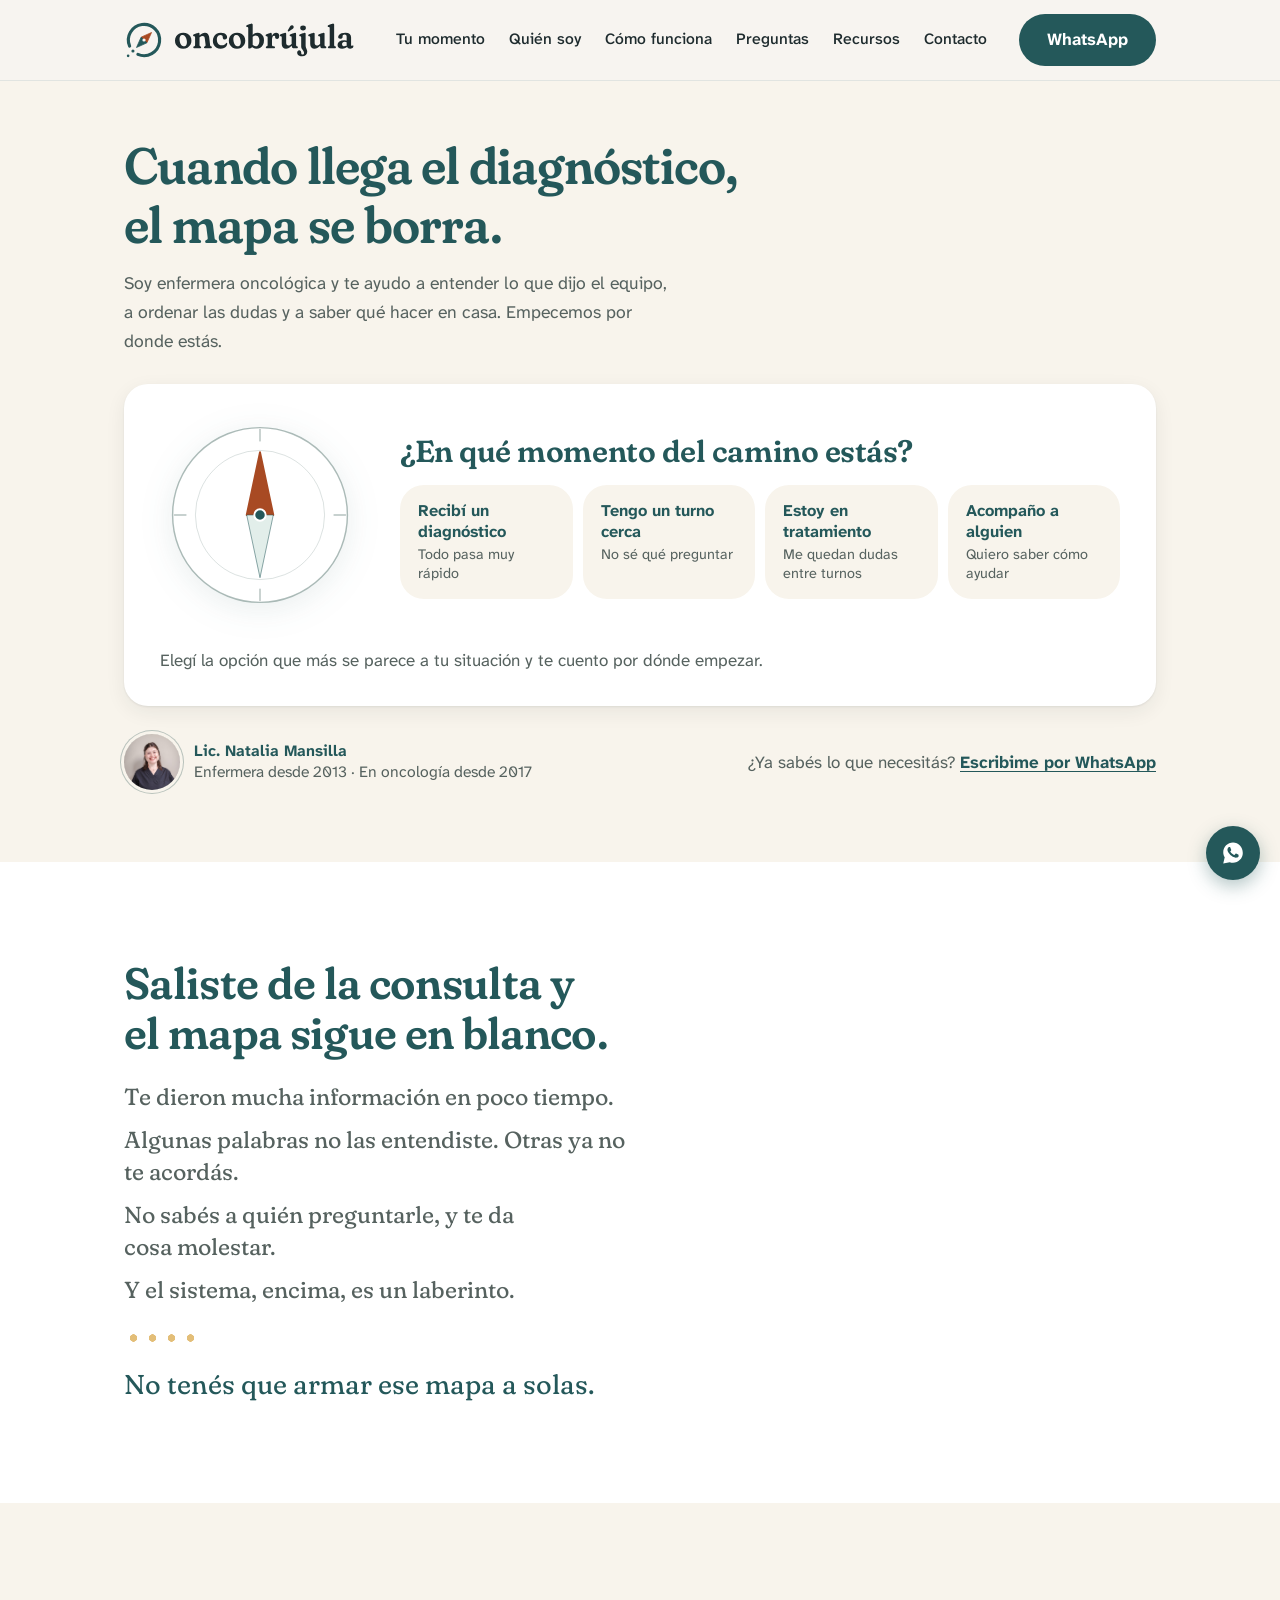
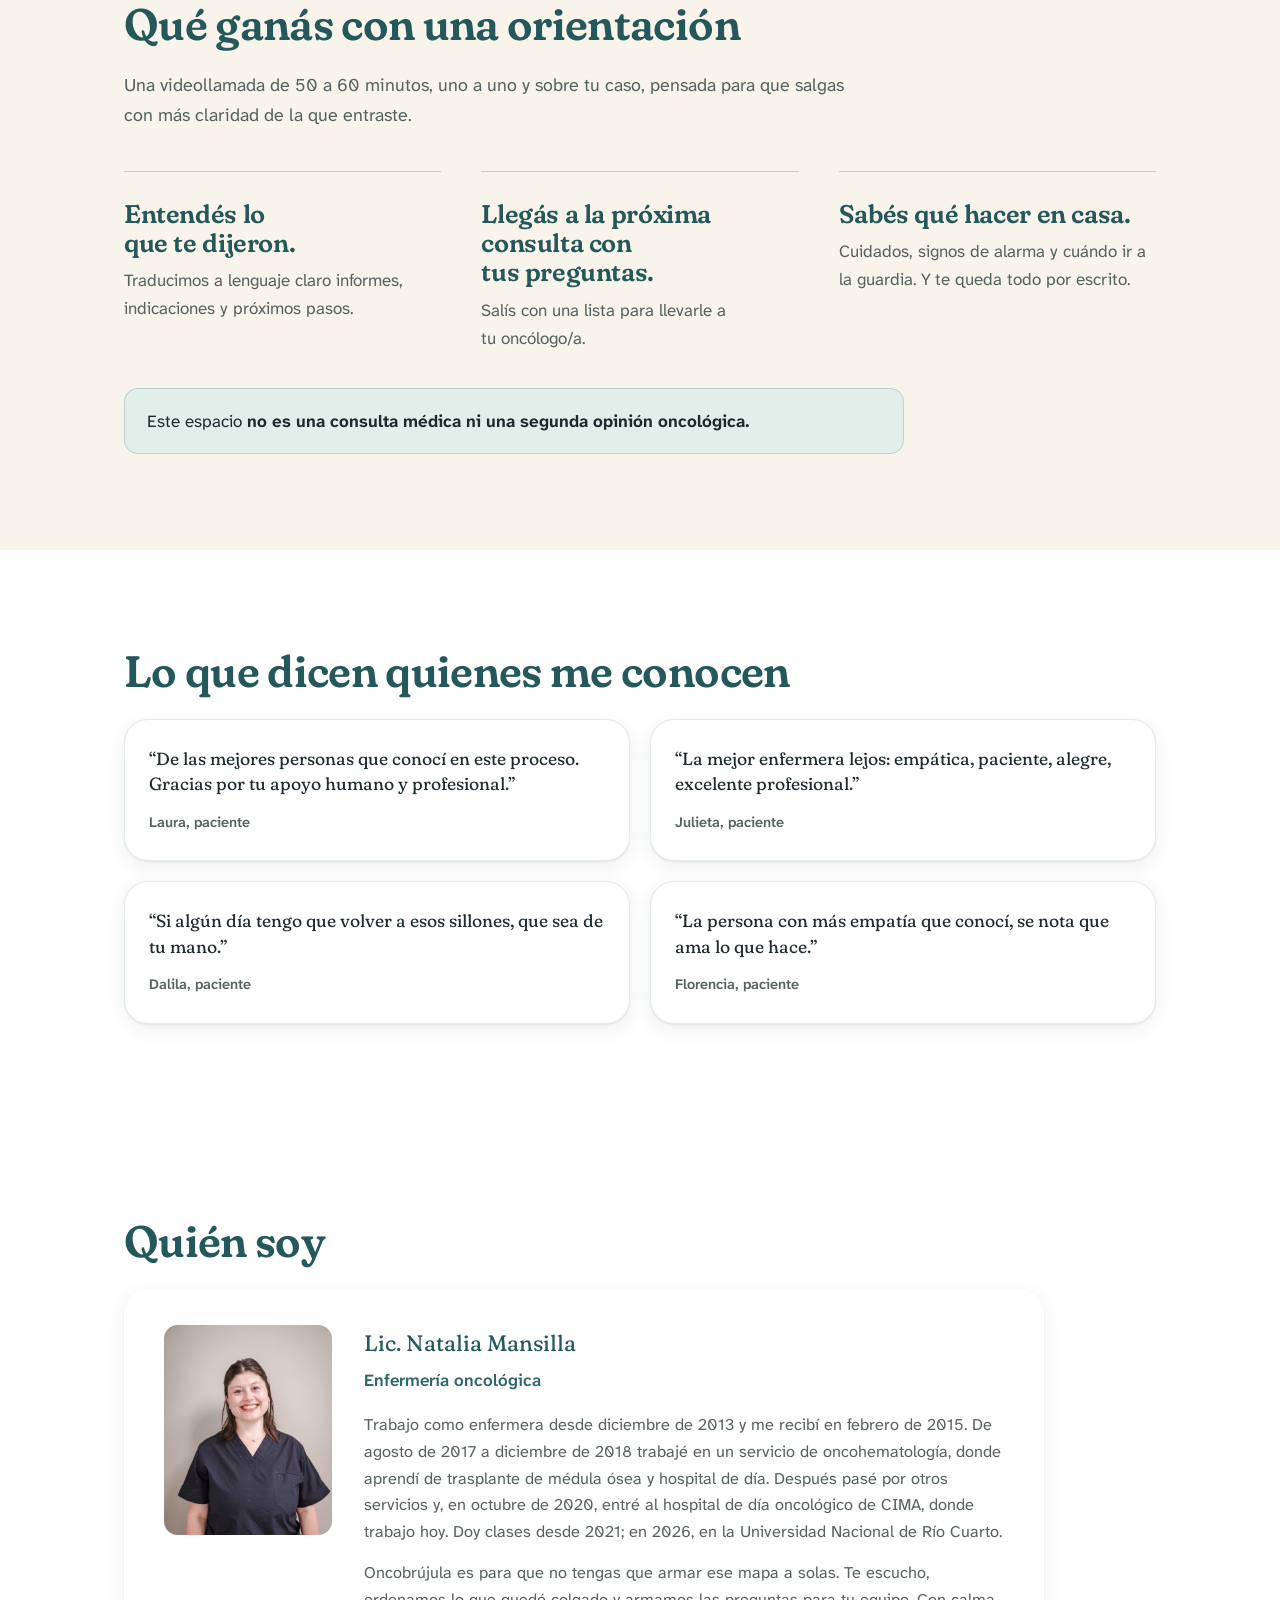
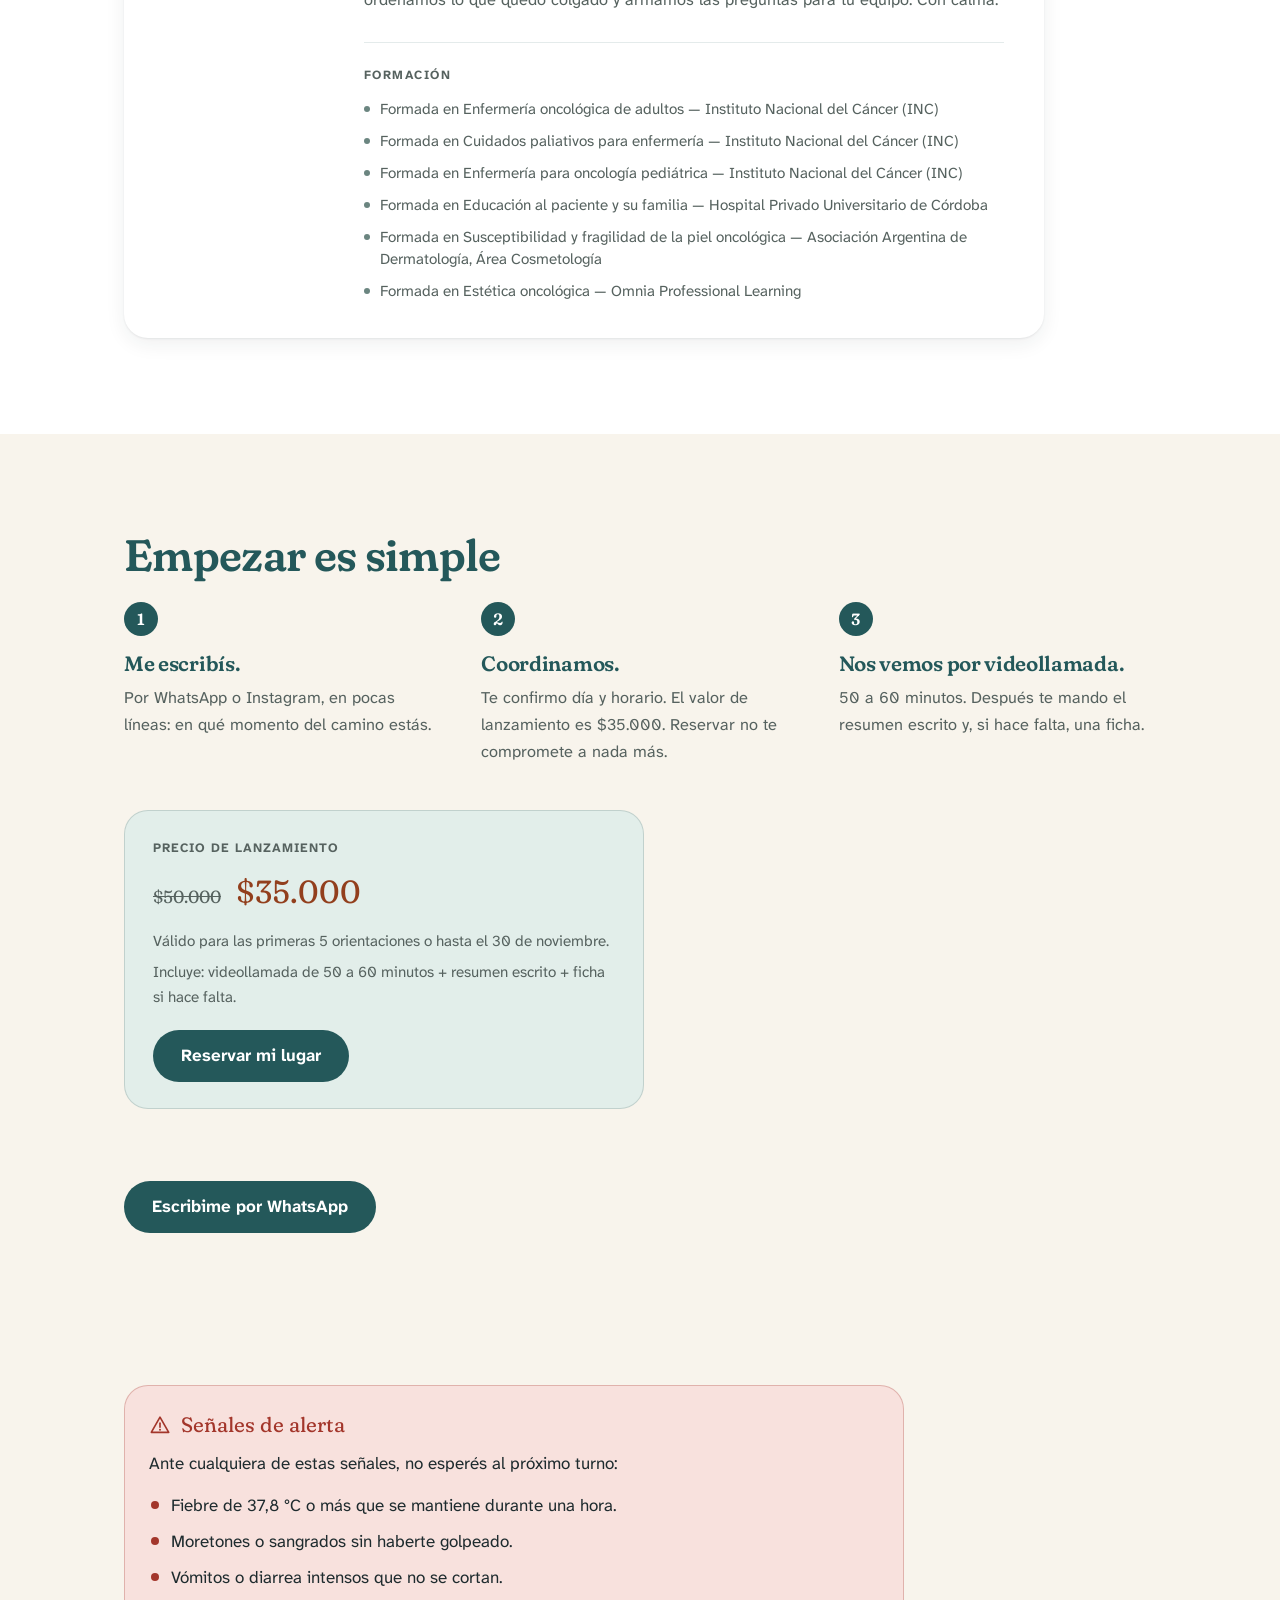
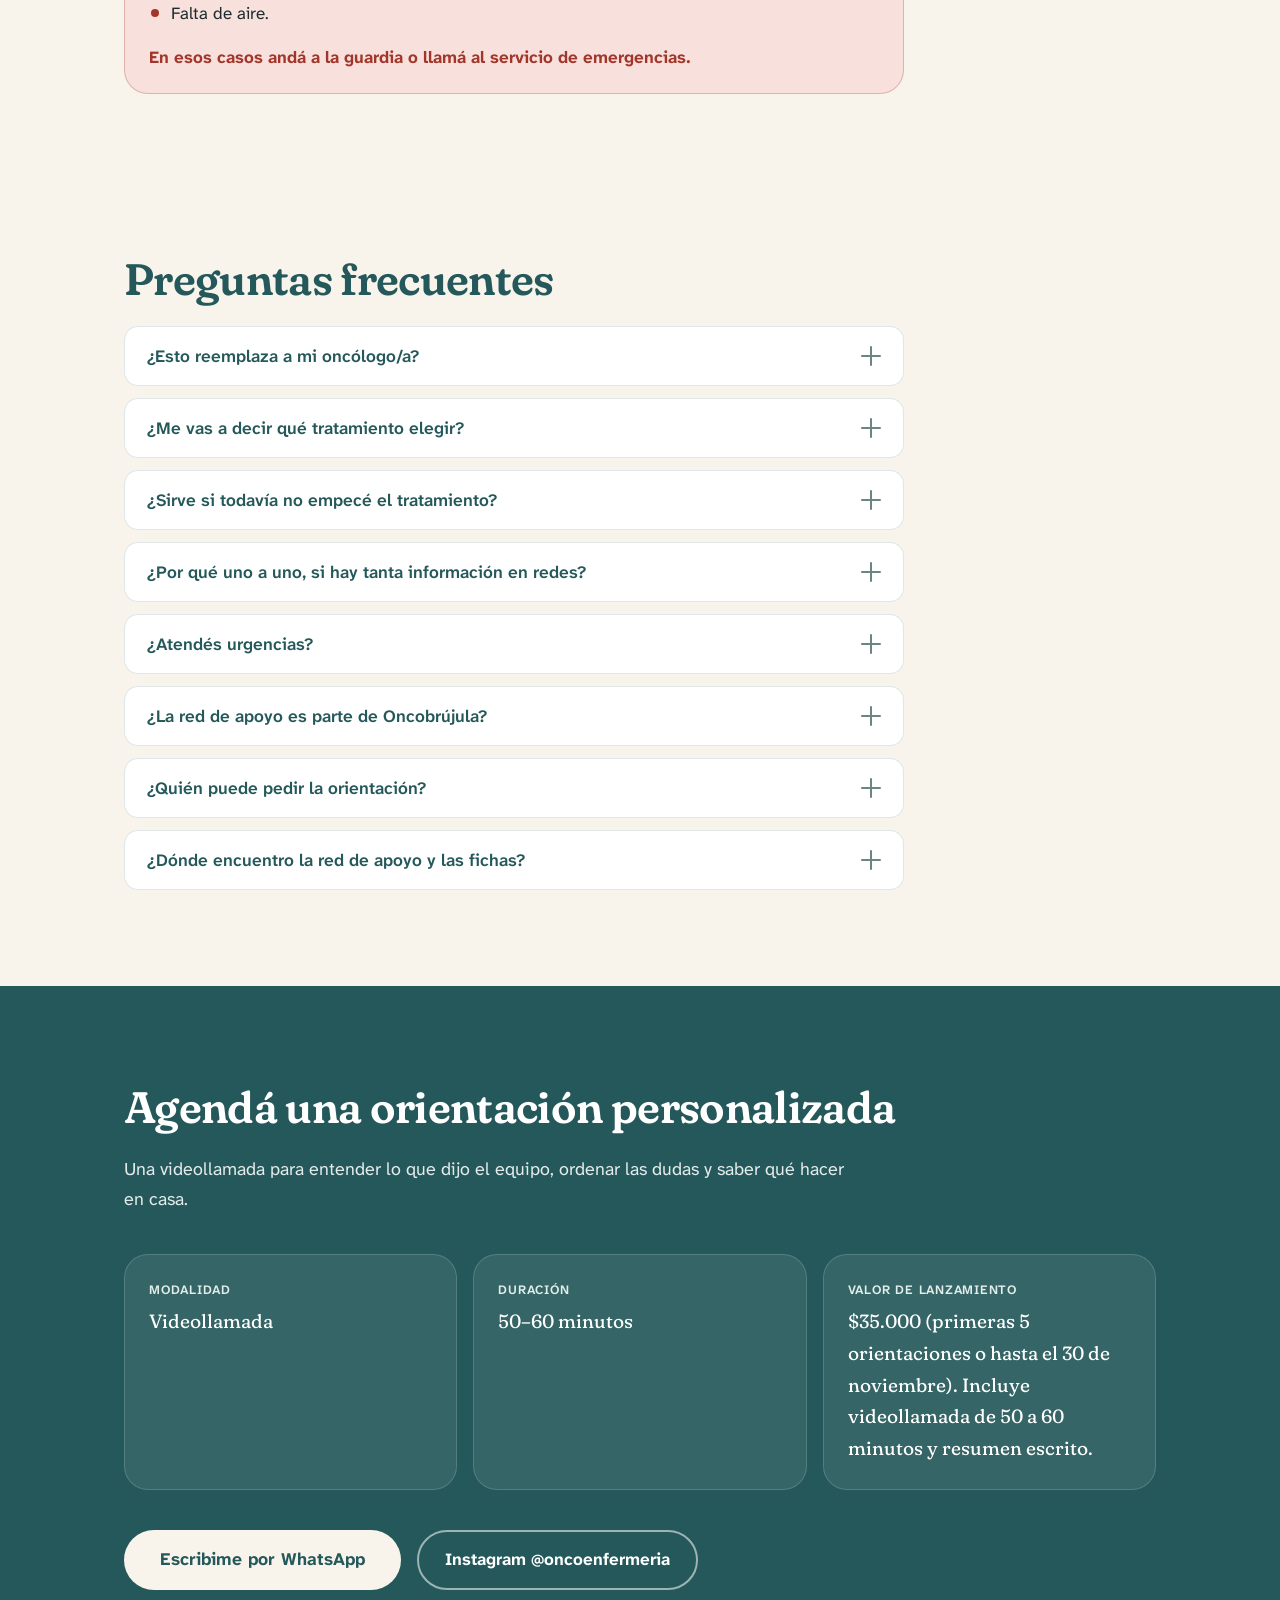
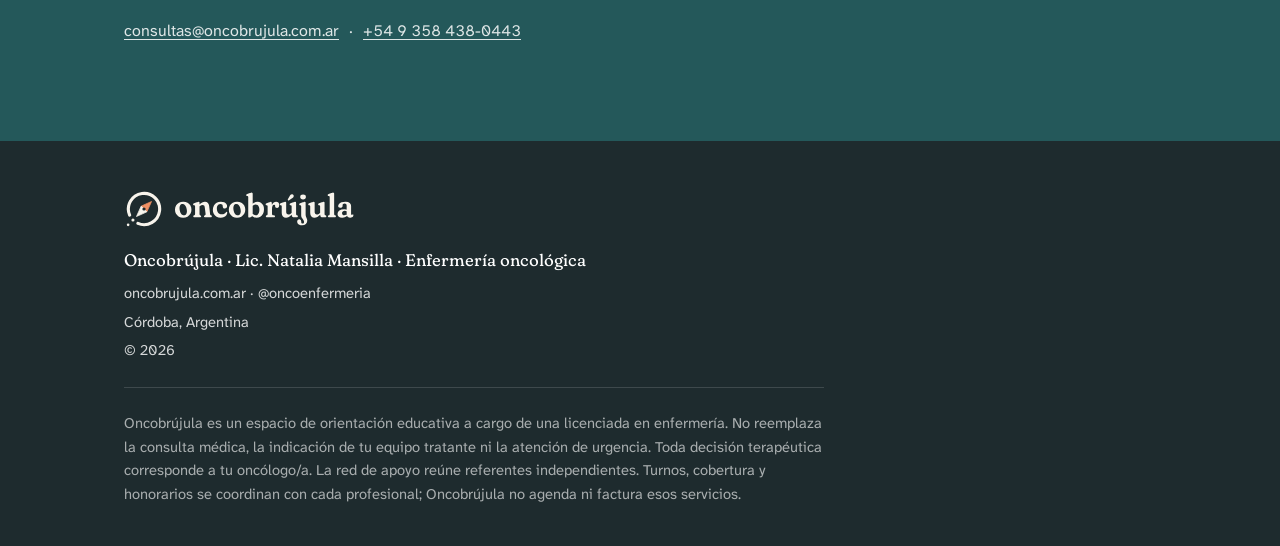
==== index.html @ a689d8df "Apunta og:url y og:image al dominio propio Las tres páginas (index, recursos, whatsapp) tenían og:ur" ====
<!DOCTYPE html>
<html lang="es-AR">
<head>
<meta charset="UTF-8">
<meta name="viewport" content="width=device-width, initial-scale=1.0">
<title>Oncobrújula | Orientación de enfermería oncológica</title>
<meta name="description" content="Orientación profesional para pacientes y familias. Videollamada para entender el plan de tratamiento. No reemplaza a tu equipo tratante.">

<!-- Vista previa al compartir (WhatsApp, Facebook, Instagram, LinkedIn) -->
<meta property="og:type" content="website">
<meta property="og:locale" content="es_AR">
<meta property="og:site_name" content="Oncobrújula">
<meta property="og:url" content="https://oncobrujula.com.ar/">
<meta property="og:title" content="Oncobrújula | Orientación de enfermería oncológica">
<meta property="og:description" content="Orientación para pacientes y familias en tratamiento oncológico. Videollamada con la Lic. Natalia Mansilla para entender el plan y ordenar las dudas.">
<meta property="og:image" content="https://oncobrujula.com.ar/img/og-oncobrujula.jpg">
<meta property="og:image:type" content="image/jpeg">
<meta property="og:image:width" content="1200">
<meta property="og:image:height" content="630">
<meta property="og:image:alt" content="Oncobrújula: Cuando llega el diagnóstico, el mapa se borra. Lic. Natalia Mansilla, enfermería oncológica.">
<meta name="twitter:card" content="summary_large_image">
<meta name="theme-color" content="#F8F4EC">
<link rel="stylesheet" href="style.css?v=20261110d">
<link rel="stylesheet" href="about.css?v=20261110">
<link rel="stylesheet" href="recursos.css?v=20261110">
<link rel="stylesheet" href="fichas.css?v=20261110">
<link rel="stylesheet" href="precio.css?v=20261110">
<link rel="stylesheet" href="testimonios.css?v=20261110">
<link rel="preload" href="fonts/atkinson-next.woff2" as="font" type="font/woff2" crossorigin>
<link rel="preload" href="fonts/fraunces.woff2" as="font" type="font/woff2" crossorigin>
<link rel="icon" type="image/svg+xml" href="img/oncobrujula-isotipo.svg">
<link rel="apple-touch-icon" href="img/apple-touch-icon.png">
</head>
<body>
<a class="skip-link" href="#contenido">Saltar al contenido</a>
<header class="site-header">
  <nav class="nav" aria-label="Navegación principal">
    <a href="#top" class="nav__brand"><img class="nav__logo" src="img/oncobrujula-logo-horizontal.svg" alt="Oncobrújula" width="208" height="36"></a>
    <button class="nav__toggle" id="navToggle" aria-expanded="false" aria-controls="navMenu"><span class="sr-only">Abrir menú</span><span class="nav__toggle-bar" aria-hidden="true"></span></button>
    <div class="nav__menu" id="navMenu">
      <ul class="nav__links">
        <li><a href="#para-quien">Tu momento</a></li>
        <li><a href="#quien-soy">Quién soy</a></li>
        <li><a href="#como-funciona">Cómo funciona</a></li>
        <li><a href="#faq">Preguntas</a></li>
        <li><a href="recursos.html">Recursos</a></li>
        <li><a href="#orientacion">Contacto</a></li>
      </ul>
      <a data-goatcounter-click="whatsapp-menu" class="btn btn--whatsapp nav__cta" href="https://wa.me/5493584380443?text=Hola%20Natalia%2C%20quiero%20reservar%20una%20orientaci%C3%B3n%20de%20Oncobr%C3%BAjula.%20Estoy%20en%20este%20momento%3A%20" target="_blank" rel="noopener">WhatsApp</a>
    </div>
  </nav>
</header>
<main id="contenido">
<section class="hero hero--tablero" id="top">
  <div class="container">
    <div class="hero__head">
      <h1 class="hero__title">Cuando llega el diagnóstico, el mapa se borra.</h1>
      <p class="hero__lead">Soy enfermera oncológica y te ayudo a entender lo que dijo el equipo, a ordenar las dudas y a saber qué hacer en casa. Empecemos por donde estás.</p>
    </div>
    <div class="tablero" id="para-quien">
      <div class="moment" data-moment-root>
        <div class="moment__dial" aria-hidden="true">
        <svg viewBox="0 0 200 200" width="200" height="200">
          <circle cx="100" cy="100" r="92" fill="var(--white)" stroke="#6B8580" stroke-opacity=".55" stroke-width="1.5"/>
          <circle cx="100" cy="100" r="68" fill="none" stroke="#6B8580" stroke-opacity=".25"/>
          <g stroke="#6B8580" stroke-opacity=".5" stroke-width="1.5" stroke-linecap="round">
            <line x1="100" y1="10" x2="100" y2="22"/><line x1="190" y1="100" x2="178" y2="100"/><line x1="100" y1="190" x2="100" y2="178"/><line x1="10" y1="100" x2="22" y2="100"/>
          </g>
          <g class="moment__needle"><path d="M100 34 L114 100 L86 100 Z" fill="#A84A23" stroke="#A84A23" stroke-width="2" stroke-linejoin="round"/><path d="M100 166 L114 100 L86 100 Z" fill="#E2EEEA" stroke="#24585A" stroke-opacity=".55" stroke-linejoin="round"/></g>
          <circle cx="100" cy="100" r="6" fill="#24585A" stroke="#fff" stroke-width="2"/>
        </svg>
      </div>
        <div class="moment__ask">
          <h2 class="moment__question">¿En qué momento del camino estás?</h2>
          <div class="moment__opts" role="group" aria-label="Tu momento">
        <button type="button" class="moment__opt" id="opt-diagnostico" data-moment="diagnostico" data-angle="0" aria-pressed="false" aria-controls="panel-diagnostico"><span class="moment__opt-title">Recibí un diagnóstico</span><span class="moment__opt-sub">Todo pasa muy rápido</span></button>
        <button type="button" class="moment__opt" id="opt-turno" data-moment="turno" data-angle="90" aria-pressed="false" aria-controls="panel-turno"><span class="moment__opt-title">Tengo un turno cerca</span><span class="moment__opt-sub">No sé qué preguntar</span></button>
        <button type="button" class="moment__opt" id="opt-tratamiento" data-moment="tratamiento" data-angle="180" aria-pressed="false" aria-controls="panel-tratamiento"><span class="moment__opt-title">Estoy en tratamiento</span><span class="moment__opt-sub">Me quedan dudas entre turnos</span></button>
        <button type="button" class="moment__opt" id="opt-familia" data-moment="familia" data-angle="270" aria-pressed="false" aria-controls="panel-familia"><span class="moment__opt-title">Acompaño a alguien</span><span class="moment__opt-sub">Quiero saber cómo ayudar</span></button>
        </div>
        </div>
        <div class="moment__out" aria-live="polite">
          <p class="moment__hint">Elegí la opción que más se parece a tu situación y te cuento por dónde empezar.</p>
        <div class="moment__panel" id="panel-diagnostico" role="region" aria-labelledby="opt-diagnostico" tabindex="-1" hidden>
          <div class="moment__guide">
            <p class="moment__chosen">Tu momento: <strong>Recibí un diagnóstico</strong></p>
            <p class="moment__echo">Recibiste un diagnóstico y saliste de la consulta con la cabeza llena.</p>
            <p class="moment__text">Es normal sentir que todo pasa muy rápido. El primer paso es ordenar: qué te dijeron, qué estudios faltan, cuál es el plan y quién es tu contacto en el centro.</p>
            <a class="moment__link" href="fichas/Oncobrujula_Ficha01_Preguntas_Oncologo.pdf" download data-goatcounter-click="recurso-desde-brujula-diagnostico">Mientras tanto: descargá la ficha de preguntas (PDF)</a>
          </div>
          <div class="offer">
            <p class="offer__label">Para este momento</p>
            <p class="offer__title">Una orientación para ordenar lo que te dijeron</p>
            <ul class="offer__list"><li>Entender tu diagnóstico y tu plan con palabras simples.</li><li>Ordenar estudios, tiempos y próximos pasos.</li><li>Armar las preguntas para tu oncólogo/a.</li></ul>
            <p class="offer__meta">Videollamada de 50 a 60 minutos · resumen escrito · valor de lanzamiento $35.000</p>
            <a class="btn btn--primary" href="https://wa.me/5493584380443?text=Hola%20Natalia%2C%20recib%C3%AD%20un%20diagn%C3%B3stico%20y%20quiero%20una%20orientaci%C3%B3n." target="_blank" rel="noopener" data-goatcounter-click="whatsapp-brujula-diagnostico">Quiero una orientación</a>
            <p class="offer__trust"><svg viewBox="0 0 20 20" width="18" height="18" aria-hidden="true"><path d="M10 2.5 3.5 5v4.6c0 4 2.8 6.9 6.5 7.9 3.7-1 6.5-3.9 6.5-7.9V5z" fill="none" stroke="currentColor" stroke-width="1.7" stroke-linejoin="round"/><path d="m7 10 2.1 2.1L13.2 8" fill="none" stroke="currentColor" stroke-width="1.7" stroke-linecap="round" stroke-linejoin="round"/></svg>Trabajo junto a tu equipo tratante, no lo reemplazo.</p>
          </div>
        </div>
        <div class="moment__panel" id="panel-turno" role="region" aria-labelledby="opt-turno" tabindex="-1" hidden>
          <div class="moment__guide">
            <p class="moment__chosen">Tu momento: <strong>Tengo un turno cerca</strong></p>
            <p class="moment__echo">Tenés un turno cerca y no sabés qué preguntar.</p>
            <p class="moment__text">Llegar con tus preguntas anotadas cambia la consulta: aprovechás mejor el tiempo y no te quedás con dudas al salir.</p>
            <a class="moment__link" href="fichas/Oncobrujula_Ficha01_Preguntas_Oncologo.pdf" download data-goatcounter-click="recurso-desde-brujula-turno">Mientras tanto: descargá la ficha de preguntas (PDF)</a>
          </div>
          <div class="offer">
            <p class="offer__label">Para este momento</p>
            <p class="offer__title">Una orientación para preparar tu consulta</p>
            <ul class="offer__list"><li>Armar tus preguntas según tu caso y tu tratamiento.</li><li>Saber qué llevar al turno: estudios, medicación, anotaciones.</li><li>Entender después lo que te respondieron.</li></ul>
            <p class="offer__meta">Videollamada de 50 a 60 minutos · resumen escrito · valor de lanzamiento $35.000</p>
            <a class="btn btn--primary" href="https://wa.me/5493584380443?text=Hola%20Natalia%2C%20tengo%20un%20turno%20cerca%20y%20quiero%20una%20orientaci%C3%B3n%20para%20prepararlo." target="_blank" rel="noopener" data-goatcounter-click="whatsapp-brujula-turno">Quiero una orientación</a>
            <p class="offer__trust"><svg viewBox="0 0 20 20" width="18" height="18" aria-hidden="true"><path d="M10 2.5 3.5 5v4.6c0 4 2.8 6.9 6.5 7.9 3.7-1 6.5-3.9 6.5-7.9V5z" fill="none" stroke="currentColor" stroke-width="1.7" stroke-linejoin="round"/><path d="m7 10 2.1 2.1L13.2 8" fill="none" stroke="currentColor" stroke-width="1.7" stroke-linecap="round" stroke-linejoin="round"/></svg>Trabajo junto a tu equipo tratante, no lo reemplazo.</p>
          </div>
        </div>
        <div class="moment__panel" id="panel-tratamiento" role="region" aria-labelledby="opt-tratamiento" tabindex="-1" hidden>
          <div class="moment__guide">
            <p class="moment__chosen">Tu momento: <strong>Estoy en tratamiento</strong></p>
            <p class="moment__echo">Estás en tratamiento y entre visitas quedan dudas sobre síntomas, medicación oral o cuidados en casa.</p>
            <p class="moment__text">Algunas dudas pueden esperar al próximo turno y otras no. Repasá las señales de alerta y, para todo lo demás, lo vemos juntas.</p>
            <a class="moment__link" href="#alerta-titulo" data-goatcounter-click="recurso-desde-brujula-tratamiento">Ver señales de alerta</a>
          </div>
          <div class="offer">
            <p class="offer__label">Para este momento</p>
            <p class="offer__title">Una orientación para tus dudas entre turnos</p>
            <ul class="offer__list"><li>Entender los efectos secundarios y cómo cuidarte en casa.</li><li>Distinguir qué puede esperar al turno y qué no.</li><li>Organizar turnos, estudios y medicación.</li></ul>
            <p class="offer__meta">Videollamada de 50 a 60 minutos · resumen escrito · valor de lanzamiento $35.000</p>
            <a class="btn btn--primary" href="https://wa.me/5493584380443?text=Hola%20Natalia%2C%20estoy%20en%20tratamiento%20y%20quiero%20una%20orientaci%C3%B3n." target="_blank" rel="noopener" data-goatcounter-click="whatsapp-brujula-tratamiento">Quiero una orientación</a>
            <p class="offer__trust"><svg viewBox="0 0 20 20" width="18" height="18" aria-hidden="true"><path d="M10 2.5 3.5 5v4.6c0 4 2.8 6.9 6.5 7.9 3.7-1 6.5-3.9 6.5-7.9V5z" fill="none" stroke="currentColor" stroke-width="1.7" stroke-linejoin="round"/><path d="m7 10 2.1 2.1L13.2 8" fill="none" stroke="currentColor" stroke-width="1.7" stroke-linecap="round" stroke-linejoin="round"/></svg>Trabajo junto a tu equipo tratante, no lo reemplazo.</p>
          </div>
        </div>
        <div class="moment__panel" id="panel-familia" role="region" aria-labelledby="opt-familia" tabindex="-1" hidden>
          <div class="moment__guide">
            <p class="moment__chosen">Tu momento: <strong>Acompaño a alguien</strong></p>
            <p class="moment__echo">Acompañás a tu mamá, a tu pareja, a tu papá o a alguien que querés, y necesitás entender qué está pasando.</p>
            <p class="moment__text">Muchas veces quien hace las preguntas es quien acompaña. Y acompañar también cansa. Podés pedir la orientación vos, con el consentimiento de quien está en tratamiento, para entender el plan y saber cómo ayudar.</p>
            <a class="moment__link" href="recursos.html#red" data-goatcounter-click="recurso-desde-brujula-familia">Ver la red de apoyo en Río Cuarto</a>
          </div>
          <div class="offer">
            <p class="offer__label">Para este momento</p>
            <p class="offer__title">Una orientación para vos, que acompañás</p>
            <ul class="offer__list"><li>Entender el plan de tratamiento para poder ayudar.</li><li>Saber qué cuidados hacer en casa y cuándo consultar.</li><li>Un espacio también para tus dudas y tu cansancio.</li></ul>
            <p class="offer__meta">Videollamada de 50 a 60 minutos · resumen escrito · valor de lanzamiento $35.000</p>
            <a class="btn btn--primary" href="https://wa.me/5493584380443?text=Hola%20Natalia%2C%20acompa%C3%B1o%20a%20alguien%20en%20tratamiento%20y%20quiero%20una%20orientaci%C3%B3n." target="_blank" rel="noopener" data-goatcounter-click="whatsapp-brujula-familia">Quiero una orientación</a>
            <p class="offer__trust"><svg viewBox="0 0 20 20" width="18" height="18" aria-hidden="true"><path d="M10 2.5 3.5 5v4.6c0 4 2.8 6.9 6.5 7.9 3.7-1 6.5-3.9 6.5-7.9V5z" fill="none" stroke="currentColor" stroke-width="1.7" stroke-linejoin="round"/><path d="m7 10 2.1 2.1L13.2 8" fill="none" stroke="currentColor" stroke-width="1.7" stroke-linecap="round" stroke-linejoin="round"/></svg>Trabajo junto a tu equipo tratante, no lo reemplazo.</p>
          </div>
        </div>
        </div>
      </div>
      <noscript><ul class="check-list"><li>Recibiste un diagnóstico y saliste de la consulta con la cabeza llena.</li><li>Tenés un turno cerca y no sabés qué preguntar.</li><li>Estás en tratamiento y entre visitas quedan dudas sobre síntomas, medicación oral o cuidados en casa.</li><li>Acompañás a tu mamá, a tu pareja, a tu papá o a alguien que querés, y necesitás entender qué está pasando.</li></ul></noscript>
    </div>
    <div class="hero__foot">
      <a class="hero__byline" href="#quien-soy">
        <img src="img/natalia.jpg" alt="" width="56" height="56">
        <span><strong>Lic. Natalia Mansilla</strong><span>Enfermera desde 2013 · En oncología desde 2017</span></span>
      </a>
      <p class="hero__direct">¿Ya sabés lo que necesitás? <a href="https://wa.me/5493584380443?text=Hola%20Natalia%2C%20quiero%20una%20orientaci%C3%B3n." target="_blank" rel="noopener" data-goatcounter-click="whatsapp-hero-directo">Escribime por WhatsApp</a></p>
    </div>
  </div>
</section>
<section class="section pain" aria-labelledby="dolor-titulo">
  <div class="container">
    <h2 class="section__title" id="dolor-titulo">Saliste de la consulta y el mapa sigue en blanco.</h2>
    <div class="pain__lines">
      <p>Te dieron mucha información en poco tiempo.</p>
      <p>Algunas palabras no las entendiste. Otras ya no te acordás.</p>
      <p>No sabés a quién preguntarle, y te da cosa molestar.</p>
      <p>Y el sistema, encima, es un laberinto.</p>
    </div>
    <p class="pain__close">No tenés que armar ese mapa a solas.</p>
  </div>
</section>
<section class="section section--tint" id="la-orientacion">
  <div class="container">
    <h2 class="section__title">Qué ganás con una orientación</h2>
    <p class="section__lead">Una videollamada de 50 a 60 minutos, uno a uno y sobre tu caso, pensada para que salgas con más claridad de la que entraste.</p>
    <ul class="gains">
      <li><h3>Entendés lo que te dijeron.</h3><p>Traducimos a lenguaje claro informes, indicaciones y próximos pasos.</p></li>
      <li><h3>Llegás a la próxima consulta con tus preguntas.</h3><p>Salís con una lista para llevarle a tu oncólogo/a.</p></li>
      <li><h3>Sabés qué hacer en casa.</h3><p>Cuidados, signos de alarma y cuándo ir a la guardia. Y te queda todo por escrito.</p></li>
    </ul>
    <p class="notice">Este espacio <strong>no es una consulta médica ni una segunda opinión oncológica.</strong></p>
  </div>
</section>
<section class="section" id="testimonios">
  <div class="container">
    <h2 class="section__title">Lo que dicen quienes me conocen</h2>
    <ul class="quotes">
      <li class="quote"><blockquote>De las mejores personas que conocí en este proceso. Gracias por tu apoyo humano y profesional.</blockquote><p class="quote__author">Laura, paciente</p></li>
      <li class="quote"><blockquote>La mejor enfermera lejos: empática, paciente, alegre, excelente profesional.</blockquote><p class="quote__author">Julieta, paciente</p></li>
      <li class="quote"><blockquote>Si algún día tengo que volver a esos sillones, que sea de tu mano.</blockquote><p class="quote__author">Dalila, paciente</p></li>
      <li class="quote"><blockquote>La persona con más empatía que conocí, se nota que ama lo que hace.</blockquote><p class="quote__author">Florencia, paciente</p></li>
    </ul>
  </div>
</section>
<section class="section" id="quien-soy">
  <div class="container">
    <h2 class="section__title">Quién soy</h2>
    <div class="about">
      <img class="about__photo" src="img/natalia.jpg" alt="Natalia Mansilla, licenciada en enfermería, de ambo oscuro y sonriendo." width="1000" height="1498" loading="lazy">
      <div class="about__copy">
        <p class="about__name">Lic. Natalia Mansilla</p>
        <p class="about__role">Enfermería oncológica</p>
        <p class="about__text">Trabajo como enfermera desde diciembre de 2013 y me recibí en febrero de 2015. De agosto de 2017 a diciembre de 2018 trabajé en un servicio de oncohematología, donde aprendí de trasplante de médula ósea y hospital de día. Después pasé por otros servicios y, en octubre de 2020, entré al hospital de día oncológico de CIMA, donde trabajo hoy. Doy clases desde 2021; en 2026, en la Universidad Nacional de Río Cuarto.</p>
        <p class="about__text">Oncobrújula es para que no tengas que armar ese mapa a solas. Te escucho, ordenamos lo que quedó colgado y armamos las preguntas para tu equipo. Con calma.</p>
        <div class="about__formacion">
          <p class="about__formacion-title">Formación</p>
          <ul class="about__formacion-list">
            <li>Formada en Enfermería oncológica de adultos — Instituto Nacional del Cáncer (INC)</li>
            <li>Formada en Cuidados paliativos para enfermería — Instituto Nacional del Cáncer (INC)</li>
            <li>Formada en Enfermería para oncología pediátrica — Instituto Nacional del Cáncer (INC)</li>
            <li>Formada en Educación al paciente y su familia — Hospital Privado Universitario de Córdoba</li>
            <li>Formada en Susceptibilidad y fragilidad de la piel oncológica — Asociación Argentina de Dermatología, Área Cosmetología</li>
            <li>Formada en Estética oncológica — Omnia Professional Learning</li>
          </ul>
        </div>
      </div>
    </div>
  </div>
</section>
<section class="section section--tint" id="como-funciona">
  <div class="container">
    <h2 class="section__title">Empezar es simple</h2>
    <ol class="steps steps--three">
      <li><span class="steps__num">1</span><div><h3>Me escribís.</h3><p>Por WhatsApp o Instagram, en pocas líneas: en qué momento del camino estás.</p></div></li>
      <li><span class="steps__num">2</span><div><h3>Coordinamos.</h3><p>Te confirmo día y horario. El valor de lanzamiento es $35.000. Reservar no te compromete a nada más.</p></div></li>
      <li><span class="steps__num">3</span><div><h3>Nos vemos por videollamada.</h3><p>50 a 60 minutos. Después te mando el resumen escrito y, si hace falta, una ficha.</p></div></li>
    </ol>
    <div class="price">
      <p class="price__label">Precio de lanzamiento</p>
      <p class="price__amount"><span class="price__old">$50.000</span> $35.000</p>
      <p class="price__valid">Válido para las primeras 5 orientaciones o hasta el 30 de noviembre.</p>
      <p class="price__includes">Incluye: videollamada de 50 a 60 minutos + resumen escrito + ficha si hace falta.</p>
      <a data-goatcounter-click="whatsapp-precio" href="https://wa.me/5493584380443?text=Hola%20Natalia%2C%20quiero%20reservar%20una%20orientaci%C3%B3n%20de%20Oncobr%C3%BAjula.%20Estoy%20en%20este%20momento%3A%20" class="btn btn--whatsapp" target="_blank" rel="noopener">Reservar mi lugar</a>
    </div>
    <a data-goatcounter-click="whatsapp-como-funciona" href="https://wa.me/5493584380443?text=Hola%20Natalia%2C%20quiero%20reservar%20una%20orientaci%C3%B3n%20de%20Oncobr%C3%BAjula.%20Estoy%20en%20este%20momento%3A%20" class="btn btn--whatsapp steps__cta" target="_blank" rel="noopener">Escribime por WhatsApp</a>
  </div>
</section>
<section class="section section--alert" id="alerta" aria-labelledby="alerta-titulo">
  <div class="container">
    <div class="alert" role="note" aria-labelledby="alerta-titulo">
      <p class="alert__title" id="alerta-titulo"><svg class="alert__icon" viewBox="0 0 24 24" width="22" height="22" aria-hidden="true"><path d="M12 3.5 21.5 20h-19z" fill="none" stroke="currentColor" stroke-width="1.8" stroke-linejoin="round"/><path d="M12 10v4.5" stroke="currentColor" stroke-width="1.8" stroke-linecap="round"/><circle cx="12" cy="17.2" r="1.1" fill="currentColor"/></svg>Señales de alerta</p>
      <p>Ante cualquiera de estas señales, no esperés al próximo turno:</p>
      <ul class="alert__list">
        <li>Fiebre de 37,8 °C o más que se mantiene durante una hora.</li>
        <li>Moretones o sangrados sin haberte golpeado.</li>
        <li>Vómitos o diarrea intensos que no se cortan.</li>
        <li>Falta de aire.</li>
      </ul>
      <p class="alert__action">En esos casos andá a la guardia o llamá al servicio de emergencias.</p>
    </div>
  </div>
</section>
<section class="section section--tint" id="faq">
  <div class="container">
    <h2 class="section__title">Preguntas frecuentes</h2>
    <div class="accordion">
      <div class="accordion__item"><h3><button class="accordion__trigger" aria-expanded="false" aria-controls="faq-1" id="faq-1-btn">¿Esto reemplaza a mi oncólogo/a?<span class="accordion__icon" aria-hidden="true"></span></button></h3><div class="accordion__panel" id="faq-1" role="region" aria-labelledby="faq-1-btn" hidden><p>No. La orientación es informativa y de acompañamiento, y trabajo junto a tu equipo tratante. El objetivo es que llegues a la consulta con tus dudas en orden.</p></div></div>
      <div class="accordion__item"><h3><button class="accordion__trigger" aria-expanded="false" aria-controls="faq-2" id="faq-2-btn">¿Me vas a decir qué tratamiento elegir?<span class="accordion__icon" aria-hidden="true"></span></button></h3><div class="accordion__panel" id="faq-2" role="region" aria-labelledby="faq-2-btn" hidden><p>No. Podemos ordenar opciones y preguntas para que vos decidas con tu médico/a, respetando tus valores.</p></div></div>
      <div class="accordion__item"><h3><button class="accordion__trigger" aria-expanded="false" aria-controls="faq-3" id="faq-3-btn">¿Sirve si todavía no empecé el tratamiento?<span class="accordion__icon" aria-hidden="true"></span></button></h3><div class="accordion__panel" id="faq-3" role="region" aria-labelledby="faq-3-btn" hidden><p>Sí. Justamente ahí suele haber más niebla: estudios, tiempos, segunda opinión, qué llevar al primer turno.</p></div></div>
      <div class="accordion__item"><h3><button class="accordion__trigger" aria-expanded="false" aria-controls="faq-9" id="faq-9-btn">¿Por qué uno a uno, si hay tanta información en redes?<span class="accordion__icon" aria-hidden="true"></span></button></h3><div class="accordion__panel" id="faq-9" role="region" aria-labelledby="faq-9-btn" hidden><p>Porque cada tratamiento y cada forma de vivirlo es única. Lo que circula en redes, incluso lo que comparto yo, es información general. En la orientación miramos tu caso: tu plan, tus dudas y lo que necesitás en casa.</p></div></div>
      <div class="accordion__item"><h3><button class="accordion__trigger" aria-expanded="false" aria-controls="faq-4" id="faq-4-btn">¿Atendés urgencias?<span class="accordion__icon" aria-hidden="true"></span></button></h3><div class="accordion__panel" id="faq-4" role="region" aria-labelledby="faq-4-btn" hidden><p>No. Si hay fiebre de 37,8 °C o más que se mantiene durante una hora, moretones o sangrados sin golpe, vómitos o diarrea intensos que no se cortan, o falta de aire, andá a la guardia o llamá al servicio de emergencias.</p></div></div>
      <div class="accordion__item"><h3><button class="accordion__trigger" aria-expanded="false" aria-controls="faq-6" id="faq-6-btn">¿La red de apoyo es parte de Oncobrújula?<span class="accordion__icon" aria-hidden="true"></span></button></h3><div class="accordion__panel" id="faq-6" role="region" aria-labelledby="faq-6-btn" hidden><p>No. Son referentes para orientar. Cada uno atiende por su cuenta; yo no tomo esos turnos ni cobro por esa derivación.</p></div></div>
      <div class="accordion__item"><h3><button class="accordion__trigger" aria-expanded="false" aria-controls="faq-7" id="faq-7-btn">¿Quién puede pedir la orientación?<span class="accordion__icon" aria-hidden="true"></span></button></h3><div class="accordion__panel" id="faq-7" role="region" aria-labelledby="faq-7-btn" hidden><p>La persona en tratamiento o un familiar, con el consentimiento de quien está transitando el proceso. Muchas veces quien escribe es un familiar. Si acompañás a alguien, este espacio también es para vos.</p></div></div>
      <div class="accordion__item"><h3><button class="accordion__trigger" aria-expanded="false" aria-controls="faq-8" id="faq-8-btn">¿Dónde encuentro la red de apoyo y las fichas?<span class="accordion__icon" aria-hidden="true"></span></button></h3><div class="accordion__panel" id="faq-8" role="region" aria-labelledby="faq-8-btn" hidden><p>En <a href="recursos.html">Recursos</a>: profesionales de confianza en Río Cuarto y guías para descargar.</p></div></div>
    </div>
  </div>
</section>
<section class="section section--dark" id="orientacion">
  <div class="container">
    <h2 class="section__title section__title--light">Agendá una orientación personalizada</h2>
    <p class="section__lead section__lead--light">Una videollamada para entender lo que dijo el equipo, ordenar las dudas y saber qué hacer en casa.</p>
    <div class="info-cards info-cards--dark">
      <div class="info-card info-card--dark"><span class="info-card__label">Modalidad</span><span class="info-card__value">Videollamada</span></div>
      <div class="info-card info-card--dark"><span class="info-card__label">Duración</span><span class="info-card__value">50–60 minutos</span></div>
      <div class="info-card info-card--dark"><span class="info-card__label">Valor de lanzamiento</span><span class="info-card__value">$35.000 (primeras 5 orientaciones o hasta el 30 de noviembre). Incluye videollamada de 50 a 60 minutos y resumen escrito.</span></div>
    </div>
    <div class="contact-actions">
      <a data-goatcounter-click="whatsapp-agenda" href="https://wa.me/5493584380443?text=Hola%20Natalia%2C%20quiero%20reservar%20una%20orientaci%C3%B3n%20de%20Oncobr%C3%BAjula.%20Estoy%20en%20este%20momento%3A%20" class="btn btn--whatsapp btn--large" target="_blank" rel="noopener">Escribime por WhatsApp</a>
      <a data-goatcounter-click="instagram" href="https://instagram.com/oncoenfermeria" class="btn btn--outline-light" target="_blank" rel="noopener">Instagram @oncoenfermeria</a>
    </div>
    <p class="contact-details"><a data-goatcounter-click="mail" href="mailto:consultas@oncobrujula.com.ar">consultas@oncobrujula.com.ar</a> <span aria-hidden="true">·</span> <a href="https://wa.me/5493584380443" target="_blank" rel="noopener">+54 9 358 438-0443</a></p>
  </div>
</section>
</main>
<footer class="footer"><div class="container">
  <img class="footer__logo" src="img/oncobrujula-logo-horizontal-negativo.svg" alt="Oncobrújula" width="231" height="40">
  <p class="footer__brand">Oncobrújula · Lic. Natalia Mansilla · Enfermería oncológica</p>
  <p class="footer__meta">oncobrujula.com.ar · @oncoenfermeria</p>
  <p class="footer__meta">Córdoba, Argentina</p>
  <p class="footer__meta">© 2026</p>
  <p class="footer__disclaimer">Oncobrújula es un espacio de orientación educativa a cargo de una licenciada en enfermería. No reemplaza la consulta médica, la indicación de tu equipo tratante ni la atención de urgencia. Toda decisión terapéutica corresponde a tu oncólogo/a. La red de apoyo reúne referentes independientes. Turnos, cobertura y honorarios se coordinan con cada profesional; Oncobrújula no agenda ni factura esos servicios.</p>
</div></footer>
<a data-goatcounter-click="whatsapp-flotante" href="https://wa.me/5493584380443?text=Hola%20Natalia%2C%20quiero%20reservar%20una%20orientaci%C3%B3n%20de%20Oncobr%C3%BAjula.%20Estoy%20en%20este%20momento%3A%20" class="whatsapp-float" target="_blank" rel="noopener" aria-label="Escribir por WhatsApp"><svg viewBox="0 0 32 32" width="26" height="26" aria-hidden="true"><path fill="currentColor" d="M16.03 3C9.4 3 4 8.34 4 14.93c0 2.32.66 4.48 1.8 6.32L4 29l7.98-1.75a12.9 12.9 0 0 0 4.05.65c6.63 0 12.03-5.34 12.03-11.93C28.06 8.34 22.66 3 16.03 3zm7.02 17.03c-.3.83-1.7 1.58-2.35 1.66-.6.08-1.36.11-2.2-.14-.5-.15-1.15-.36-1.98-.71-3.49-1.5-5.77-4.99-5.95-5.22-.17-.23-1.42-1.88-1.42-3.59 0-1.7.9-2.54 1.21-2.89.3-.34.67-.43.9-.43.22 0 .45 0 .64.01.2.01.48-.08.75.57.3.7.99 2.42 1.08 2.6.09.17.15.38.03.61-.11.23-.17.38-.33.58-.17.2-.35.44-.5.6-.17.17-.34.35-.15.68.2.34.87 1.42 1.86 2.3 1.28 1.13 2.36 1.48 2.7 1.65.34.17.53.14.73-.08.2-.23.85-.98 1.08-1.32.23-.34.46-.28.77-.17.31.11 1.98.93 2.32 1.1.34.17.56.26.65.4.09.15.09.85-.21 1.68z"/></svg></a>
<script src="app.js?v=20261110d" defer></script>
<!-- Métricas: GoatCounter (sin cookies). Panel: https://oncobrujula.goatcounter.com -->
<script data-goatcounter="https://oncobrujula.goatcounter.com/count" async src="https://gc.zgo.at/count.js"></script>
<!-- Métricas: Metricool -->
<script>function loadScript(a){var b=document.getElementsByTagName("head")[0],c=document.createElement("script");c.type="text/javascript",c.src="https://tracker.metricool.com/resources/be.js",c.onreadystatechange=a,c.onload=a,b.appendChild(c)}loadScript(function(){beTracker.t({hash:"25ac21d6b87a748a68394f468e2a0b91"})});</script>
</body></html>
---- style.css ----
/* ==========================================================================
   Oncobrújula — estilos
   ========================================================================== */

/* Tipografías autoalojadas (SIL Open Font License)
   Fraunces (versión suave): serif cálida para títulos. Atkinson Hyperlegible Next: diseñada para baja visión. */
@font-face{font-family:"Fraunces";src:url("fonts/fraunces.woff2") format("woff2");font-weight:400 700;font-display:swap}
@font-face{font-family:"Atkinson Hyperlegible Next";src:url("fonts/atkinson-next.woff2") format("woff2");font-weight:200 800;font-display:swap}

:root {
  /* Sistema de diseño Oncobrújula: papel + rumbo (verde azulado) + norte (terracota).
     Los nombres de variables se mantienen para no romper los estilos existentes. */
  --teal-dark: #24585A;      /* rumbo: títulos, secciones oscuras, botón secundario */
  --teal-mid: #2E6668;       /* rumbo medio: textos destacados chicos */
  --teal-deep: #1B4547;      /* rumbo hondo: hover */
  --ice: #E2EEEA;            /* rumbo suave: fondos de tarjetas e información práctica */
  --cream: #F8F4EC;          /* papel */
  --sage: #6B8580;           /* bordes de controles, íconos y detalles (3:1 o más) */
  --sage-dark: #56625F;      /* texto chico sobre fondos claros */
  --line: #DDD3C3;           /* divisores decorativos */
  --terracota: #A84A23;      /* norte: la acción principal */
  --terracota-dark: #923F1D; /* norte hondo: hover */
  --norte-suave: #F7E5D9;    /* fondo cálido de citas */
  --arena: #E3BE78;          /* acento decorativo, nunca texto */
  --aviso: #A3362B;          /* señales de alerta */
  --aviso-suave: #F8E1DD;
  --text: #1E2B2E;           /* tinta */
  --text-soft: #56625F;      /* tinta suave */
  --white: #FFFFFF;

  --font-serif: "Fraunces", Georgia, serif;
  --font-sans: "Atkinson Hyperlegible Next", -apple-system, BlinkMacSystemFont, "Segoe UI", sans-serif;

  --ease-out: cubic-bezier(0.23, 1, 0.32, 1);

  --radius: 8px;
  --radius-md: 14px;
  --radius-lg: 24px;
  --radius-full: 999px;
  --container: 1080px;

  --shadow: 0 1px 2px rgba(30, 43, 46, 0.08), 0 6px 20px rgba(30, 43, 46, 0.07);
  --focus-ring: 0 0 0 3px var(--cream), 0 0 0 6px var(--teal-dark);
}

/* ---- Reset ---- */
*, *::before, *::after { box-sizing: border-box; }
html { scroll-behavior: smooth; }

body {
  margin: 0;
  font-family: var(--font-sans);
  color: var(--text);
  background: var(--white);
  font-size: 1.0625rem;
  line-height: 1.65;
  -webkit-font-smoothing: antialiased;
  text-rendering: optimizeLegibility;
}

img { max-width: 100%; display: block; }
ul, ol { padding: 0; margin: 0; list-style: none; }
a { color: inherit; text-decoration: none; }

h1, h2, h3 {
  font-family: var(--font-serif);
  font-weight: 600;
  line-height: 1.15;
  letter-spacing: -0.015em;
  text-wrap: balance;
  margin: 0;
}
p, li { text-wrap: pretty; }

p { margin: 0; }

.container {
  max-width: var(--container);
  margin: 0 auto;
  padding: 0 24px;
}

.sr-only {
  position: absolute;
  width: 1px; height: 1px;
  padding: 0; margin: -1px;
  overflow: hidden;
  clip: rect(0,0,0,0);
  white-space: nowrap;
  border: 0;
}

.skip-link {
  position: absolute;
  left: 12px; top: -60px;
  background: var(--teal-dark);
  color: var(--white);
  padding: 10px 16px;
  border-radius: var(--radius);
  z-index: 1000;
  transition: top 0.2s ease;
}
.skip-link:focus { top: 12px; }

/* Focus visible everywhere */
a:focus-visible,
button:focus-visible {
  outline: 3px solid var(--teal-dark);
  outline-offset: 3px;
  border-radius: 6px;
}
.btn:focus-visible { outline: 2px solid transparent; outline-offset: 0; border-radius: var(--radius-full); box-shadow: var(--focus-ring); }
.section--dark a:focus-visible, .section--dark button:focus-visible,
.footer a:focus-visible { outline-color: var(--cream); }
.section--dark .btn:focus-visible { box-shadow: 0 0 0 3px var(--teal-dark), 0 0 0 6px var(--cream); }

/* ---- Buttons ---- */
.btn {
  display: inline-flex;
  align-items: center;
  justify-content: center;
  gap: 8px;
  min-height: 52px;
  padding: 12px 26px;
  border-radius: var(--radius-full);
  font-weight: 700;
  font-size: 1.0625rem;
  line-height: 1.4;
  text-align: center;
  border: 2px solid transparent;
  cursor: pointer;
  transition: transform 160ms var(--ease-out), background-color 160ms ease, border-color 160ms ease, color 160ms ease;
}
.btn:active { transform: scale(0.97); }

.btn--primary {
  background: var(--terracota);
  color: var(--white);
}
.btn--primary:hover { background: var(--terracota-dark); }

.btn--ghost {
  background: transparent;
  color: var(--teal-dark);
  border-color: var(--teal-dark);
}
.btn--ghost:hover { border-color: var(--teal-deep); color: var(--teal-deep); background: var(--ice); }

.btn--outline-light {
  background: transparent;
  color: var(--white);
  border-color: rgba(255,255,255,0.55);
}
.btn--outline-light:hover { border-color: var(--white); background: rgba(255,255,255,0.08); }

/* WhatsApp = botón secundario (rumbo). La acción principal de cada pantalla es .btn--primary (norte). */
.btn--whatsapp {
  background: var(--teal-dark);
  color: var(--white);
}
.btn--whatsapp:hover { background: var(--teal-deep); }
/* Sobre la sección oscura, el botón se invierte para que se distinga del fondo */
.section--dark .btn--whatsapp { background: var(--cream); color: var(--teal-dark); }
.section--dark .btn--whatsapp:hover { background: var(--ice); color: var(--teal-deep); }

.btn--large {
  min-height: 60px;
  padding: 16px 34px;
  font-size: 1.1rem;
}

/* On dark contact section, primary button should use teal text but section already dark; keep .btn--primary white bg / teal text works there too */

/* ---- Header / Nav ---- */
.site-header {
  position: sticky;
  top: 0;
  z-index: 100;
  background: rgba(247, 244, 239, 0.92);
  backdrop-filter: saturate(180%) blur(8px);
  border-bottom: 1px solid rgba(36, 88, 90, 0.10);
}

.nav {
  max-width: var(--container);
  margin: 0 auto;
  padding: 14px 24px;
  display: flex;
  align-items: center;
  justify-content: space-between;
  gap: 16px;
}

.nav__brand { display: flex; align-items: center; }
.nav__logo { display: block; height: 36px; width: auto; }
@media (min-width: 860px) { .nav__logo { height: 40px; } }

.nav__toggle {
  display: flex;
  flex-direction: column;
  gap: 5px;
  background: none;
  border: none;
  padding: 8px;
  cursor: pointer;
}
.nav__toggle-bar,
.nav__toggle-bar::before,
.nav__toggle-bar::after {
  content: "";
  display: block;
  width: 22px;
  height: 2px;
  background: var(--teal-dark);
  transition: transform 0.2s ease, opacity 0.2s ease;
}
.nav__toggle-bar::before { transform: translateY(-7px); }
.nav__toggle-bar::after { transform: translateY(5px); }
.nav__toggle[aria-expanded="true"] .nav__toggle-bar { background: transparent; }
.nav__toggle[aria-expanded="true"] .nav__toggle-bar::before { transform: translateY(0) rotate(45deg); }
.nav__toggle[aria-expanded="true"] .nav__toggle-bar::after { transform: translateY(-2px) rotate(-45deg); }

.nav__menu {
  position: absolute;
  top: 100%;
  left: 0;
  right: 0;
  background: var(--white);
  border-bottom: 1px solid rgba(36, 88, 90, 0.10);
  display: none;
  flex-direction: column;
  gap: 18px;
  padding: 22px 24px 28px;
  box-shadow: var(--shadow);
}
.nav__menu.is-open { display: flex; }

.nav__links {
  display: flex;
  flex-direction: column;
  gap: 16px;
}
.nav__links a {
  font-weight: 500;
  color: var(--text);
  white-space: nowrap;
  transition: color 160ms ease;
}
@media (hover: hover) { .nav__links a:hover { color: var(--teal-dark); text-decoration: underline; text-underline-offset: 6px; } }

.nav__cta { align-self: flex-start; }

/* ---- Hero ---- */
.hero {
  position: relative;
  background: var(--cream);
  color: var(--text);
  overflow: hidden;
  padding: 64px 0 72px;
}

.hero__compass {
  position: absolute;
  top: -40px;
  right: -60px;
  opacity: 0.9;
  pointer-events: none;
}

.hero__inner {
  position: relative;
  max-width: 720px;
}

.eyebrow {
  font-size: 0.8rem;
  font-weight: 600;
  letter-spacing: 0.14em;
  text-transform: uppercase;
  color: var(--sage-dark);
  margin-bottom: 18px;
}

.hero__title {
  font-size: clamp(2.35rem, 6.4vw, 4.1rem);
  font-variation-settings: "opsz" 72;
  color: var(--teal-dark);
  margin-bottom: 22px;
}

.hero__lead {
  font-size: 1.15rem;
  color: var(--text-soft);
  max-width: 54ch;
  margin-bottom: 34px;
}

.hero__actions {
  display: flex;
  flex-wrap: wrap;
  gap: 14px;
}

.br-desktop { display: none; }

/* ---- Sections ---- */
.section {
  padding: 76px 0;
}
.section--tint { background: var(--cream); }
.section--dark {
  background: var(--teal-dark);
  color: var(--white);
}

.section__title {
  font-size: clamp(1.9rem, 4.2vw, 2.75rem);
  color: var(--teal-dark);
  margin-bottom: 22px;
}
.section__title--light { color: var(--white); }

.section__lead {
  font-size: 1.12rem;
  color: var(--text-soft);
  max-width: 60ch;
  margin-bottom: 40px;
}
.section__lead--light { color: rgba(255,255,255,0.88); }

/* ---- Para quién ---- */
.check-list {
  display: grid;
  gap: 16px;
  max-width: 780px;
  margin-bottom: 32px;
}
.check-list li {
  position: relative;
  padding-left: 26px;
  font-size: 1.08rem;
  color: var(--text);
}
.check-list li::before {
  content: "";
  position: absolute;
  left: 0;
  top: 0.62em;
  width: 9px;
  height: 9px;
  border-radius: 50%;
  background: var(--sage);
}

.notice {
  background: var(--ice);
  border: 1px solid rgba(107, 133, 128, 0.28);
  padding: 18px 22px;
  border-radius: var(--radius-md);
  color: var(--text);
  max-width: 780px;
}

/* ---- Qué incluye / no incluye ---- */
.cols-2 {
  display: grid;
  grid-template-columns: 1fr;
  gap: 28px;
}

.col-card {
  background: var(--white);
  border: 1px solid rgba(36, 88, 90, 0.12);
  border-radius: var(--radius-lg);
  padding: 32px;
}

.col-card__title { font-size: 1.45rem; margin-bottom: 20px; }
.col-card__title--yes { color: var(--teal-dark); }
.col-card__title--no { color: var(--text-soft); }

.feature-list { display: grid; gap: 14px; }
.feature-list li {
  position: relative;
  padding-left: 28px;
  color: var(--text);
}
.feature-list--yes li::before {
  content: "";
  position: absolute;
  left: 0;
  top: 0.3em;
  width: 18px;
  height: 18px;
  background: var(--sage);
  -webkit-mask: url("data:image/svg+xml,%3Csvg xmlns='http://www.w3.org/2000/svg' viewBox='0 0 20 20'%3E%3Cpath d='M4 10.5l3.8 3.8L16 6' fill='none' stroke='black' stroke-width='2' stroke-linecap='round' stroke-linejoin='round'/%3E%3C/svg%3E") center/contain no-repeat;
          mask: url("data:image/svg+xml,%3Csvg xmlns='http://www.w3.org/2000/svg' viewBox='0 0 20 20'%3E%3Cpath d='M4 10.5l3.8 3.8L16 6' fill='none' stroke='black' stroke-width='2' stroke-linecap='round' stroke-linejoin='round'/%3E%3C/svg%3E") center/contain no-repeat;
}
.feature-list--no li {
  color: var(--text-soft);
}
.feature-list--no li::before {
  content: "–";
  position: absolute;
  left: 0;
  color: var(--text-soft);
  font-weight: 700;
}

.fineprint {
  margin-top: 20px;
  font-size: 0.88rem;
  color: var(--text-soft);
}

/* ---- Cómo se agenda ---- */
.steps {
  display: grid;
  gap: 22px;
  max-width: 720px;
  margin-bottom: 48px;
}
.steps li {
  display: flex;
  align-items: flex-start;
  gap: 18px;
  font-size: 1.02rem;
}
.steps__num {
  flex: none;
  width: 34px;
  height: 34px;
  border-radius: 50%;
  background: var(--teal-dark);
  color: var(--white);
  display: flex;
  align-items: center;
  justify-content: center;
  font-family: var(--font-serif);
  font-weight: 600;
}
.steps li p { padding-top: 5px; }

.info-cards {
  display: grid;
  grid-template-columns: 1fr;
  gap: 16px;
}

.info-card {
  background: var(--ice);
  border-radius: var(--radius-lg);
  padding: 24px;
  display: flex;
  flex-direction: column;
  gap: 6px;
}
.info-card__label {
  font-size: 0.8rem;
  font-weight: 600;
  letter-spacing: 0.06em;
  text-transform: uppercase;
  color: var(--sage-dark);
}
.info-card__value {
  font-family: var(--font-serif);
  font-size: 1.2rem;
  color: var(--teal-dark);
}

.info-cards--dark { }
.info-card--dark {
  background: rgba(255,255,255,0.08);
  border: 1px solid rgba(255,255,255,0.16);
}
.info-card--dark .info-card__label { color: var(--ice); }
.info-card--dark .info-card__value { color: var(--white); }

/* ---- Quién soy ---- */
.about {
  max-width: 560px;
  background: var(--white);
  border-radius: var(--radius-lg);
  padding: 36px;
  box-shadow: var(--shadow);
}
.about__name {
  font-family: var(--font-serif);
  font-size: 1.4rem;
  color: var(--teal-dark);
  margin-bottom: 4px;
}
.about__role {
  color: var(--teal-mid);
  font-weight: 600;
  margin-bottom: 18px;
}
.about__text {
  color: var(--text-soft);
  font-size: 1.02rem;
}

/* ---- Ficha ---- */
.ficha-card {
  background: var(--teal-dark);
  border-radius: var(--radius-lg);
  padding: 44px;
  color: var(--white);
}
.ficha-card .section__title { color: var(--white); margin-bottom: 14px; }
.ficha-card__text p { color: rgba(255,255,255,0.9); margin-bottom: 24px; max-width: 60ch; }
.ficha-card .btn--primary { margin-bottom: 18px; }
.ficha-card .fineprint { color: rgba(255,255,255,0.75); margin-top: 0; }

/* ---- FAQ / Accordion ---- */
.accordion {
  display: grid;
  gap: 12px;
  max-width: 780px;
}
.accordion__item {
  background: var(--white);
  border: 1px solid rgba(36, 88, 90, 0.14);
  border-radius: var(--radius-md);
  overflow: hidden;
}
.accordion__item h3 { margin: 0; }

.accordion__trigger {
  width: 100%;
  background: none;
  border: none;
  text-align: left;
  padding: 18px 22px;
  font-family: var(--font-sans);
  font-size: 1.08rem;
  font-weight: 600;
  color: var(--teal-dark);
  transition: background-color 160ms ease;
  display: flex;
  align-items: center;
  justify-content: space-between;
  gap: 16px;
  cursor: pointer;
}

.accordion__icon {
  flex: none;
  width: 20px;
  height: 20px;
  position: relative;
}
.accordion__icon::before,
.accordion__icon::after {
  content: "";
  position: absolute;
  background: var(--sage);
  border-radius: 2px;
  transition: transform 220ms var(--ease-out), opacity 220ms var(--ease-out);
}
.accordion__icon::before {
  top: 9px; left: 0;
  width: 20px; height: 2px;
}
.accordion__icon::after {
  top: 0; left: 9px;
  width: 2px; height: 20px;
}
.accordion__trigger[aria-expanded="true"] .accordion__icon::after {
  transform: rotate(90deg);
  opacity: 0;
}

.accordion__panel {
  padding: 0 22px 20px;
  color: var(--text-soft);
}
.accordion__panel:not([hidden]) { animation: panel-in 220ms var(--ease-out); }
@keyframes panel-in { from { opacity: 0; transform: translateY(-4px); } }

/* ---- Contacto ---- */
.contact-actions {
  display: flex;
  flex-wrap: wrap;
  gap: 16px;
  margin: 40px 0 28px;
}

.contact-details {
  display: flex;
  flex-wrap: wrap;
  gap: 10px;
  color: rgba(255,255,255,0.85);
  font-size: 1rem;
}
.contact-details a { text-decoration: underline; text-underline-offset: 3px; }
.contact-details a:hover { color: var(--white); }

/* ---- Footer ---- */
.footer {
  background: var(--text);
  color: rgba(255,255,255,0.82);
  padding: 48px 0 40px;
  font-size: 0.92rem;
}
.footer__brand {
  font-family: var(--font-serif);
  color: var(--white);
  font-size: 1.05rem;
  margin-bottom: 8px;
}
.footer__meta { margin-bottom: 4px; }
.footer__disclaimer {
  margin-top: 24px;
  padding-top: 24px;
  border-top: 1px solid rgba(255,255,255,0.14);
  color: rgba(255,255,255,0.62);
  max-width: 70ch;
  line-height: 1.6;
}

/* ---- Floating WhatsApp ---- */
.whatsapp-float {
  position: fixed;
  bottom: 20px;
  right: 20px;
  width: 54px;
  height: 54px;
  border-radius: 50%;
  background: var(--teal-dark);
  color: var(--white);
  display: flex;
  align-items: center;
  justify-content: center;
  box-shadow: 0 6px 18px rgba(36, 88, 90, 0.35);
  z-index: 90;
  transition: transform 0.15s ease, background 0.15s ease;
}
.whatsapp-float:hover {
  transform: translateY(-2px);
  background: var(--teal-deep);
}

/* ==========================================================================
   Breakpoints
   ========================================================================== */

@media (min-width: 720px) {
  .cols-2 { grid-template-columns: 1fr 1fr; }
  .info-cards { grid-template-columns: repeat(3, 1fr); }
  .br-desktop { display: inline; }
}

@media (min-width: 1040px) {
  .nav__toggle { display: none; }

  .nav__menu {
    position: static;
    display: flex !important;
    flex-direction: row;
    align-items: center;
    gap: 32px;
    padding: 0;
    border: none;
    box-shadow: none;
    background: transparent;
    width: auto;
  }
  .nav__links {
    flex-direction: row;
    gap: 24px;
    font-size: 0.98rem;
  }
  .nav__cta { align-self: center; }
}

@media (min-width: 860px) {
  .hero { padding: 112px 0 120px; }
  .hero__compass { top: -20px; right: 40px; opacity: 1; }

  .section { padding: 96px 0; }

  .ficha-card { padding: 56px; }
}

@media (min-width: 1100px) {
  .hero__compass {
    width: 340px; height: 340px;
    right: 60px;
  }
  .hero__compass svg { width: 340px; height: 340px; }
}

/* ---- Hero: firma ---- */
.hero__byline {
  display: inline-flex;
  align-items: center;
  gap: 14px;
  margin-top: 40px;
  color: var(--text-soft);
  font-size: 0.98rem;
  line-height: 1.35;
}
.hero__byline img {
  width: 56px; height: 56px;
  border-radius: 50%;
  object-fit: cover;
  object-position: center 18%;
  box-shadow: 0 0 0 3px var(--cream), 0 0 0 4px rgba(107, 133, 128, 0.45);
}
.hero__byline strong { display: block; color: var(--teal-dark); font-weight: 700; }
@media (hover: hover) { .hero__byline:hover strong { text-decoration: underline; text-underline-offset: 3px; } }

.hero__note {
  margin-top: 10px;
  font-size: 0.92rem;
  color: var(--text-soft);
}

/* ---- Brújula: la aguja busca el norte una sola vez ---- */
.hero__needle { transform-origin: 100px 100px; transform-box: view-box; animation: needle-settle 1.6s var(--ease-out) 0.25s both; }
@keyframes needle-settle {
  0%   { transform: rotate(-48deg); }
  45%  { transform: rotate(14deg); }
  70%  { transform: rotate(-6deg); }
  88%  { transform: rotate(2deg); }
  100% { transform: rotate(0deg); }
}

/* ---- Señales de alerta ---- */
.alert {
  background: var(--aviso-suave);
  border: 1px solid rgba(163, 54, 43, 0.28);
  border-radius: var(--radius-lg);
  padding: 22px 24px;
  max-width: 780px;
  color: var(--text);
}
.alert__title {
  display: flex;
  align-items: center;
  gap: 10px;
  font-family: var(--font-serif);
  font-size: 1.3rem;
  color: var(--aviso);
  margin-bottom: 6px;
}
.alert__icon { flex: none; color: var(--aviso); }
.alert__list { display: grid; gap: 8px; margin: 14px 0 16px; }
.alert__list li { position: relative; padding-left: 22px; }
.alert__list li::before {
  content: ""; position: absolute; left: 2px; top: 0.6em;
  width: 8px; height: 8px; border-radius: 50%; background: var(--aviso);
}
.alert__action { font-weight: 700; color: var(--aviso); }

/* ---- Superficies del navegador ---- */
::selection { background: var(--ice); color: var(--teal-deep); }
html { accent-color: var(--teal-dark); scrollbar-color: rgba(36, 88, 90, 0.35) var(--cream); }
input, textarea { caret-color: var(--terracota); }
a { text-underline-offset: 3px; }

/* Hover solo en dispositivos con puntero */
@media (hover: none) {
  .ficha-card-lib:hover { transform: none; box-shadow: none; }
}

/* Reduced motion */
@media (prefers-reduced-motion: reduce) {
  html { scroll-behavior: auto; }
  *, *::before, *::after { transition: none !important; animation: none !important; }
}

/* Brújula en celular: más chica y detrás del título */
@media (max-width: 859px) {
  .hero__compass { top: -36px; right: -54px; opacity: 0.55; }
  .hero__compass svg { width: 168px; height: 168px; }
}
.hero__inner { z-index: 1; }

/* Números de teléfono, horarios y datos: cifras alineadas */
.recurso-card__meta, .contact-details, .steps__num, .info-card__value { font-variant-numeric: lining-nums tabular-nums; }

/* ---- El dolor: líneas cortas, una por renglón ---- */
.pain .section__title { max-width: 18ch; }
.pain__lines { display: grid; gap: 10px; max-width: 46ch; }
.pain__lines p {
  font-family: var(--font-serif);
  font-size: clamp(1.2rem, 2.4vw, 1.45rem);
  line-height: 1.4;
  color: var(--text-soft);
}
.pain__close {
  margin-top: 28px;
  font-family: var(--font-serif);
  font-size: clamp(1.35rem, 2.8vw, 1.7rem);
  color: var(--teal-dark);
}

/* ---- Qué ganás: tres resultados, sin tarjetas ---- */
.gains { display: grid; gap: 0; margin-bottom: 36px; }
.gains li { padding: 26px 0; border-top: 1px solid rgba(107, 133, 128, 0.35); }
.gains li:last-child { border-bottom: 1px solid rgba(107, 133, 128, 0.35); }
.gains h3 { font-size: clamp(1.35rem, 2.6vw, 1.6rem); color: var(--teal-dark); margin-bottom: 8px; }
.gains p { color: var(--text-soft); max-width: 48ch; }
@media (min-width: 860px) {
  .gains { grid-template-columns: repeat(3, 1fr); gap: 40px; }
  .gains li, .gains li:last-child { border-bottom: none; padding: 28px 0 0; }
}

/* ---- Empezar es simple: 3 pasos ---- */
.steps--three { max-width: none; margin-bottom: 0; gap: 28px; }
.steps--three li { gap: 18px; }
.steps--three h3 { font-size: 1.3rem; color: var(--teal-dark); margin-bottom: 4px; }
.steps--three p { padding-top: 0; color: var(--text-soft); }
.steps__cta { margin-top: 36px; }
@media (min-width: 860px) {
  .steps--three { grid-template-columns: repeat(3, 1fr); gap: 40px; }
  .steps--three li { flex-direction: column; gap: 16px; }
}

/* ---- Página Recursos ---- */
.page-intro { background: var(--cream); padding: 48px 0 56px; }
.page-intro__back a { color: var(--sage-dark); font-weight: 600; font-size: 0.95rem; }
@media (hover: hover) { .page-intro__back a:hover { color: var(--teal-dark); text-decoration: underline; } }
.page-intro__title { font-size: clamp(2.4rem, 6vw, 3.6rem); color: var(--teal-dark); margin: 18px 0 14px; }
.page-intro__lead { font-size: 1.15rem; color: var(--text-soft); max-width: 52ch; }
.page-intro__jump { display: flex; flex-wrap: wrap; gap: 10px; margin-top: 26px; }
.page-intro__jump a {
  padding: 10px 18px; border-radius: 999px; border: 1px solid var(--sage);
  color: var(--teal-dark); font-weight: 600; font-size: 0.95rem;
  transition: background-color 160ms ease, transform 160ms var(--ease-out);
}
.page-intro__jump a:active { transform: scale(0.97); }
@media (hover: hover) { .page-intro__jump a:hover { background: var(--ice); } }
.nav__links a[aria-current="page"] { color: var(--teal-dark); text-decoration: underline; text-underline-offset: 6px; text-decoration-thickness: 2px; }
.section--tint .about { box-shadow: var(--shadow); }
.accordion__panel a { color: var(--teal-dark); font-weight: 700; text-decoration: underline; }

/* ---- Brújula interactiva: ¿en qué momento del camino estás? ---- */
.moment {
  display: grid;
  gap: 24px;
  margin-bottom: 40px;
  grid-template-areas: "dial" "opts" "out";
}
.moment__dial { grid-area: dial; justify-self: center; }
.moment__dial svg { width: 150px; height: 150px; filter: drop-shadow(0 6px 16px rgba(36, 88, 90, 0.10)); }
.moment__needle {
  transform-origin: 100px 100px;
  transform-box: view-box;
  transition: transform 520ms cubic-bezier(0.34, 1.36, 0.64, 1); /* leve rebote: es un momento ocasional */
}
.moment__opts { grid-area: opts; display: grid; grid-template-columns: 1fr 1fr; gap: 10px; }
.moment__opt {
  font: inherit;
  font-weight: 600;
  font-size: 1rem;
  line-height: 1.3;
  text-align: left;
  color: var(--teal-dark);
  background: var(--white);
  border: 1px solid rgba(107, 133, 128, 0.45);
  border-radius: var(--radius-lg);
  padding: 16px 16px;
  min-height: 64px;
  cursor: pointer;
  transition: transform 160ms var(--ease-out), background-color 160ms ease, border-color 160ms ease, color 160ms ease;
}
.moment__opt:active { transform: scale(0.97); }
@media (hover: hover) and (pointer: fine) {
  .moment__opt:hover { border-color: var(--sage-dark); background: var(--ice); }
}
.moment__opt[aria-pressed="true"] { background: var(--teal-dark); border-color: var(--teal-dark); color: var(--white); }

.moment__out { grid-area: out; min-height: 120px; }
.moment__hint { color: var(--text-soft); font-style: italic; }
.moment__panel {
  background: var(--white);
  border: 1px solid rgba(107, 133, 128, 0.35);
  border-radius: var(--radius-lg);
  padding: 24px;
  box-shadow: var(--shadow);
}
.moment__panel.is-in { animation: moment-in 260ms var(--ease-out); }
@keyframes moment-in { from { opacity: 0; transform: translateY(6px) scale(0.99); } }
.moment__echo { font-family: var(--font-serif); font-size: 1.25rem; line-height: 1.35; color: var(--teal-dark); margin-bottom: 10px; }
.moment__text { color: var(--text-soft); margin-bottom: 20px; }
.moment__actions { display: flex; flex-wrap: wrap; align-items: center; gap: 12px 20px; }
.moment__link { color: var(--teal-dark); font-weight: 700; text-decoration: underline; text-underline-offset: 3px; }

@media (min-width: 860px) {
  .moment {
    grid-template-columns: 220px 1fr;
    grid-template-areas: "dial opts" "dial out";
    column-gap: 48px;
    align-items: start;
  }
  .moment__dial { align-self: start; padding-top: 4px; }
  .moment__dial svg { width: 210px; height: 210px; }
  .moment__opts { grid-template-columns: repeat(4, 1fr); }
}

/* ---- Menú del celular: entrada suave ---- */
@media (max-width: 1039px) {
  .nav__menu.is-open { animation: menu-in 200ms var(--ease-out); }
  @keyframes menu-in { from { opacity: 0; transform: translateY(-6px); } }
}
.accordion__panel { overflow: hidden; }
.accordion__panel:not([hidden]) { animation: none; }

/* ---- Líneas del dolor: aparecen una vez, escalonadas ---- */
.pain.will-reveal .pain__lines p,
.pain.will-reveal .pain__close {
  opacity: 0;
  transform: translateY(8px);
  transition: opacity 600ms var(--ease-out), transform 600ms var(--ease-out);
}
.pain.is-revealed .pain__lines p,
.pain.is-revealed .pain__close { opacity: 1; transform: none; }
.pain.is-revealed .pain__lines p:nth-child(2) { transition-delay: 90ms; }
.pain.is-revealed .pain__lines p:nth-child(3) { transition-delay: 180ms; }
.pain.is-revealed .pain__lines p:nth-child(4) { transition-delay: 270ms; }
.pain.is-revealed .pain__close { transition-delay: 420ms; }

/* Que el menú fijo no tape los títulos al saltar */
section[id], [id="alerta-titulo"] { scroll-margin-top: 84px; }

/* ---- Marca en el pie ---- */
.footer__logo { display: block; height: 40px; width: auto; margin-bottom: 18px; }
.footer a { text-decoration: underline; text-underline-offset: 3px; }

/* ---- Camino punteado: separa el dolor de la solución (concepto de la marca) ---- */
.pain__close::before {
  content: ""; display: block; width: 76px; height: 8px; margin-bottom: 20px;
  background: radial-gradient(circle, var(--arena) 3.5px, transparent 4px) 0 50% / 19px 8px repeat-x;
}
.section--dark { background: var(--teal-dark); }
.quote { background: var(--white); }

/* Aire entre los pasos y el precio */
.steps--three + .price { margin-top: 44px; }

/* Señales de alerta como sección propia, sin aire de más */
.section--alert { padding: 56px 0; }
@media (min-width: 860px) { .section--alert { padding: 72px 0; } }

/* ==========================================================================
   Inicio tipo tablero: la persona elige su momento y recién ahí
   aparece la orientación pensada para ese momento.
   ========================================================================== */
.hero--tablero { padding: 40px 0 56px; }
.hero--tablero .hero__head { max-width: 760px; margin-bottom: 28px; }
.hero--tablero .hero__title { font-size: clamp(2rem, 5vw, 3.2rem); margin-bottom: 14px; }
.hero--tablero .hero__lead { margin-bottom: 0; font-size: 1.1rem; }

.tablero {
  background: var(--white);
  border-radius: var(--radius-lg);
  box-shadow: var(--shadow);
  padding: 22px;
}
.tablero .moment { margin-bottom: 0; grid-template-areas: "ask" "out"; gap: 20px; }
.tablero .moment__dial { display: none; }
.moment__ask { grid-area: ask; }
.moment__question {
  font-size: clamp(1.4rem, 3.2vw, 1.9rem);
  color: var(--teal-dark);
  margin-bottom: 16px;
}
.tablero .moment__opts { grid-template-columns: 1fr 1fr; gap: 10px; }
.tablero .moment__opt {
  display: flex; flex-direction: column; gap: 4px;
  min-height: 84px; padding: 14px 16px;
  background: var(--cream);
  border: 2px solid transparent;
}
@media (hover: hover) and (pointer: fine) {
  .tablero .moment__opt:hover { background: var(--ice); border-color: var(--teal-dark); }
}
.moment__opt-title { font-size: 1.02rem; font-weight: 700; color: var(--teal-dark); line-height: 1.25; }
.moment__opt-sub { font-size: 0.9rem; font-weight: 400; color: var(--text-soft); line-height: 1.3; }
.tablero .moment__opt[aria-pressed="true"] { background: var(--teal-dark); border-color: var(--teal-dark); }
.tablero .moment__opt[aria-pressed="true"] .moment__opt-title,
.tablero .moment__opt[aria-pressed="true"] .moment__opt-sub { color: var(--white); }

.tablero .moment__out { min-height: 0; }
.tablero .moment__hint { font-style: normal; color: var(--text-soft); }
.tablero .moment__panel {
  display: grid; gap: 18px;
  padding: 0; border: 0; box-shadow: none; background: transparent;
}
.tablero .moment__panel[hidden] { display: none; }
.moment__guide { padding: 4px 2px; }
.moment__guide .moment__text { margin-bottom: 12px; }

.offer {
  background: var(--ice);
  border-radius: var(--radius-md);
  padding: 20px 22px 22px;
}
.offer__label { font-size: 0.8rem; font-weight: 700; letter-spacing: 0.08em; text-transform: uppercase; color: var(--sage-dark); margin-bottom: 6px; }
.offer__title { font-family: var(--font-serif); font-weight: 600; font-size: 1.3rem; line-height: 1.25; color: var(--teal-dark); margin-bottom: 12px; }
.offer__list { display: grid; gap: 8px; margin-bottom: 14px; }
.offer__list li { position: relative; padding-left: 26px; }
.offer__list li::before {
  content: ""; position: absolute; left: 0; top: 0.25em; width: 18px; height: 18px; background: var(--teal-dark);
  -webkit-mask: url("data:image/svg+xml,%3Csvg xmlns='http://www.w3.org/2000/svg' viewBox='0 0 20 20'%3E%3Cpath d='M4 10.5l3.8 3.8L16 6' fill='none' stroke='black' stroke-width='2.2' stroke-linecap='round' stroke-linejoin='round'/%3E%3C/svg%3E") center/contain no-repeat;
          mask: url("data:image/svg+xml,%3Csvg xmlns='http://www.w3.org/2000/svg' viewBox='0 0 20 20'%3E%3Cpath d='M4 10.5l3.8 3.8L16 6' fill='none' stroke='black' stroke-width='2.2' stroke-linecap='round' stroke-linejoin='round'/%3E%3C/svg%3E") center/contain no-repeat;
}
.offer__meta { font-size: 0.92rem; color: var(--text-soft); margin-bottom: 16px; font-variant-numeric: lining-nums; }
.offer .btn { width: 100%; }

.hero__foot { display: flex; flex-wrap: wrap; align-items: center; justify-content: space-between; gap: 16px 32px; margin-top: 28px; }
.hero--tablero .hero__byline { margin-top: 0; }
.hero__direct { color: var(--text-soft); }
.hero__direct a { color: var(--teal-dark); font-weight: 700; text-decoration: underline; text-underline-offset: 3px; }
.hero--tablero .hero__note { margin-top: 14px; }

@media (min-width: 860px) {
  .hero--tablero { padding: 56px 0 72px; }
  .tablero { padding: 32px 36px; }
  .tablero .moment {
    grid-template-columns: 200px 1fr;
    grid-template-areas: "dial ask" "out out";
    column-gap: 40px; row-gap: 28px; align-items: center;
  }
  .tablero .moment__dial { display: block; }
  .tablero .moment__dial svg { width: 190px; height: 190px; }
  .tablero .moment__opts { grid-template-columns: repeat(4, 1fr); }
  .tablero .moment__panel { grid-template-columns: 1fr 1fr; gap: 32px; align-items: start; border-top: 1px solid var(--line); padding-top: 26px; }
  .offer .btn { width: auto; }
}
.tablero .moment__panel { border-radius: 0; }
@media (max-width: 859px) {
  .hero--tablero { padding-top: 28px; }
  .hero--tablero .hero__title { font-size: 2rem; }
  .hero--tablero .hero__lead { font-size: 1.02rem; }
  .hero--tablero .hero__head { margin-bottom: 20px; }
}

/* Tablero: momento elegido, confianza junto al botón */
.moment__chosen { display: none; font-size: 0.95rem; color: var(--text-soft); margin-bottom: 8px; }
.moment__chosen strong { color: var(--teal-dark); }
.moment__panel:focus { outline: none; }
.offer__trust { display: flex; align-items: flex-start; gap: 8px; margin-top: 14px; font-size: 1rem; font-weight: 700; color: var(--teal-dark); }
.offer__trust svg { flex: none; margin-top: 2px; }
@media (max-width: 859px) {
  .moment__chosen { display: block; }
  .tablero .moment__opt[aria-pressed="true"] { box-shadow: 0 0 0 3px var(--white), 0 0 0 5px var(--teal-dark); }
}

.about__socia { margin-top: 22px; }

/* Precio y aviso de confianza, una sola vez debajo del selector */
.tablero__foot { display: flex; flex-wrap: wrap; align-items: center; justify-content: space-between; gap: 10px 28px; margin-top: 22px; padding-top: 18px; border-top: 1px solid var(--line); }
.tablero__meta { color: var(--text-soft); font-variant-numeric: lining-nums; }
.tablero__meta strong { color: var(--text); }
.tablero__foot .offer__trust { margin-top: 0; }

/* Señales de alerta: bloque propio, al final, fuera de la venta */
.section--alert { padding: 56px 0 64px; background: var(--cream); }
h2.alert__title { font-family: var(--font-sans); font-size: 1.2rem; font-weight: 700; line-height: 1.3; margin-bottom: 8px; }

/* Quién soy: matrícula, línea de tiempo y formación por institución */
.about__mn { display: inline-block; margin-left: 8px; padding: 2px 10px; border-radius: var(--radius-full); background: var(--ice); color: var(--teal-dark); font-family: var(--font-sans); font-size: 0.85rem; font-weight: 700; letter-spacing: 0.03em; vertical-align: middle; }
.timeline { list-style: none; margin: 18px 0 22px; padding: 0; border-left: 2px solid var(--line); }
.timeline li { position: relative; padding: 0 0 12px 22px; color: var(--text); }
.timeline li::before { content: ""; position: absolute; left: -6px; top: 0.45em; width: 10px; height: 10px; border-radius: 50%; background: var(--teal-dark); }
.timeline__year { display: block; font-weight: 700; color: var(--teal-dark); font-variant-numeric: lining-nums; }
.formacion li { display: grid; gap: 2px; }
.formacion li strong { color: var(--teal-dark); }

/* Ajustes tomados de la propuesta alternativa */
.hero__eyebrow { font-size: 0.82rem; font-weight: 700; letter-spacing: 0.08em; text-transform: uppercase; color: var(--teal-dark); margin-bottom: 12px; }
.section--warm { background: var(--norte-suave); }
.about__lema { margin-top: 14px; }
.about__lema strong { color: var(--teal-dark); }
.timeline { border-left: 0; background: radial-gradient(circle, var(--arena) 1.6px, transparent 2px) 3px 0 / 6px 9px repeat-y; padding-left: 4px; }
.formacion li { display: list-item; }
.formacion li span { color: var(--text-soft); }
.about__socia-line { margin-top: 18px; padding-top: 16px; border-top: 1px solid var(--line); color: var(--text-soft); font-size: 0.95rem; }

.price__pay { margin-top: 10px; font-size: 0.95rem; color: var(--text-soft); }
---- about.css ----
.about{max-width:920px;background:var(--white);border-radius:var(--radius-lg);padding:28px;box-shadow:var(--shadow);display:grid;gap:22px;align-items:start;justify-items:center}
.about__photo{width:148px;height:148px;object-fit:cover;object-position:center 18%;border-radius:16px;background:#EFE9DE}
.about__copy{width:100%}
.about__text+.about__text{margin-top:14px}
.about__formacion{margin-top:28px;padding-top:22px;border-top:1px solid rgba(36, 88, 90,.12)}
.about__formacion-title{font-size:.78rem;font-weight:700;letter-spacing:.12em;text-transform:uppercase;color:var(--sage-dark);margin:0 0 12px}
.about__formacion-list{margin:0;padding:0;list-style:none;display:grid;gap:10px}
.about__formacion-list li{position:relative;padding-left:16px;color:var(--text-soft);font-size:.95rem;line-height:1.45}
.about__formacion-list li::before{content:"";position:absolute;left:0;top:.55em;width:6px;height:6px;border-radius:50%;background:var(--sage)}
@media(min-width:720px){.about{grid-template-columns:168px 1fr;padding:36px 40px;gap:32px;justify-items:start}.about__photo{width:168px;height:210px;border-radius:14px;object-position:center 16%}}
---- recursos.css ----
.recurso-grupo{margin-bottom:40px}
.recurso-grupo__title{font-family:var(--font-sans);font-size:.78rem;font-weight:700;letter-spacing:.12em;text-transform:uppercase;color:var(--sage-dark);margin:0 0 14px}
.recurso-grid{display:grid;gap:14px}
.recurso-card{background:var(--white);border:1px solid rgba(36, 88, 90,.12);border-radius:var(--radius-lg);padding:20px 22px}
.recurso-card__top{display:flex;flex-wrap:wrap;align-items:baseline;justify-content:space-between;gap:8px 16px;margin-bottom:6px}
.recurso-card__name{font-family:var(--font-serif);font-size:1.2rem;color:var(--teal-dark);margin:0}
.recurso-card__ig{font-size:.88rem;color:var(--teal-mid);font-weight:500}
.recurso-card__ig:hover{text-decoration:underline;text-underline-offset:3px}
.recurso-card__tag{font-size:.9rem;color:var(--text-soft);margin:0 0 10px}
.recurso-card__meta{margin:0;padding:0;list-style:none;display:grid;gap:6px;font-size:.95rem;color:var(--text)}
.recurso-card__meta a{color:var(--teal-dark);font-weight:600}
.recurso-card__meta a:hover{text-decoration:underline;text-underline-offset:3px}
.recurso-card--wide{grid-column:1/-1}
.recurso-note{background:var(--ice);border-radius:var(--radius);padding:12px 14px;margin-top:12px;font-size:.9rem;color:var(--text)}
@media(min-width:720px){.recurso-grid{grid-template-columns:1fr 1fr}}
---- fichas.css ----
.ficha-grupo{margin-bottom:32px}
.ficha-grupo__title{font-family:var(--font-sans);font-size:.78rem;font-weight:700;letter-spacing:.12em;text-transform:uppercase;color:var(--sage-dark);margin:0 0 14px}
.ficha-grid{display:grid;gap:14px}
.ficha-card-lib{display:flex;align-items:center;justify-content:space-between;gap:14px;background:var(--white);border:1px solid rgba(36, 88, 90,.12);border-radius:var(--radius-lg);padding:18px 20px;transition:transform 200ms var(--ease-out),box-shadow 200ms var(--ease-out),border-color 200ms ease}
@media(hover:hover){.ficha-card-lib:not(.ficha-card-lib--soon):hover{transform:translateY(-2px);box-shadow:var(--shadow);border-color:rgba(107, 133, 128,.45)}}
.ficha-card-lib:active{transform:scale(.98)}
.ficha-card-lib__name{flex:1;font-weight:600;color:var(--teal-dark)}
.ficha-card-lib__dl{flex:none;display:inline-flex;align-items:center;gap:6px;font-size:.88rem;font-weight:700;color:var(--terracota)}
.ficha-card-lib--soon{background:transparent;border-style:dashed}
.ficha-card-lib--soon .ficha-card-lib__name{color:var(--text-soft);font-weight:500}
.ficha-card-lib--soon .ficha-card-lib__dl{color:var(--text-soft);font-weight:500}
.ficha-note{max-width:70ch;color:var(--text-soft);font-size:.95rem;margin-top:8px}
.ficha-note+.ficha-note{margin-top:10px}
.ficha-note--muted{font-size:.88rem}
.ficha-note a{color:var(--teal-dark);font-weight:600}
.ficha-note a:hover{text-decoration:underline;text-underline-offset:3px}
@media(min-width:720px){.ficha-grid{grid-template-columns:1fr 1fr}}
---- precio.css ----
.price {
  background: var(--ice);
  border: 1px solid rgba(107, 133, 128, 0.28);
  border-radius: var(--radius-lg);
  padding: 26px 28px;
  max-width: 520px;
  margin-bottom: 36px;
}
.price__label {
  font-size: 0.8rem;
  font-weight: 700;
  letter-spacing: 0.08em;
  text-transform: uppercase;
  color: var(--sage-dark);
  margin-bottom: 8px;
}
.price__amount {
  font-family: var(--font-serif);
  font-size: 2rem;
  color: var(--terracota-dark);
  margin-bottom: 10px;
}
.price__old {
  font-size: 1.1rem;
  font-weight: 400;
  color: var(--text-soft);
  text-decoration: line-through;
  margin-right: 8px;
}
.price__valid,
.price__includes {
  font-size: 0.95rem;
  color: var(--text-soft);
  margin-bottom: 6px;
}
.price .btn {
  margin-top: 14px;
}
---- testimonios.css ----
.quotes {
  display: flex;
  gap: 16px;
  overflow-x: auto;
  scroll-snap-type: x mandatory;
  -webkit-overflow-scrolling: touch;
  padding: 4px 4px 14px;
  margin: 0 -4px;
  scrollbar-width: thin;
}
.quote {
  scroll-snap-align: start;
  flex: 0 0 82%;
  background: var(--white);
  border: 1px solid rgba(36, 88, 90, 0.12);
  border-radius: var(--radius-lg);
  padding: 26px 24px;
  box-shadow: var(--shadow);
}
.quote blockquote {
  margin: 0 0 14px;
  font-family: var(--font-serif);
  font-size: 1.1rem;
  color: var(--text);
  line-height: 1.45;
}
.quote blockquote::before { content: "“"; }
.quote blockquote::after { content: "”"; }
.quote__author {
  font-size: 0.9rem;
  font-weight: 600;
  color: var(--sage-dark);
  margin: 0;
}
@media (min-width: 720px) {
  .quotes {
    overflow-x: visible;
    display: grid;
    grid-template-columns: repeat(2, 1fr);
    gap: 20px;
    padding: 0;
    margin: 0;
  }
  .quote { flex: unset; }
}
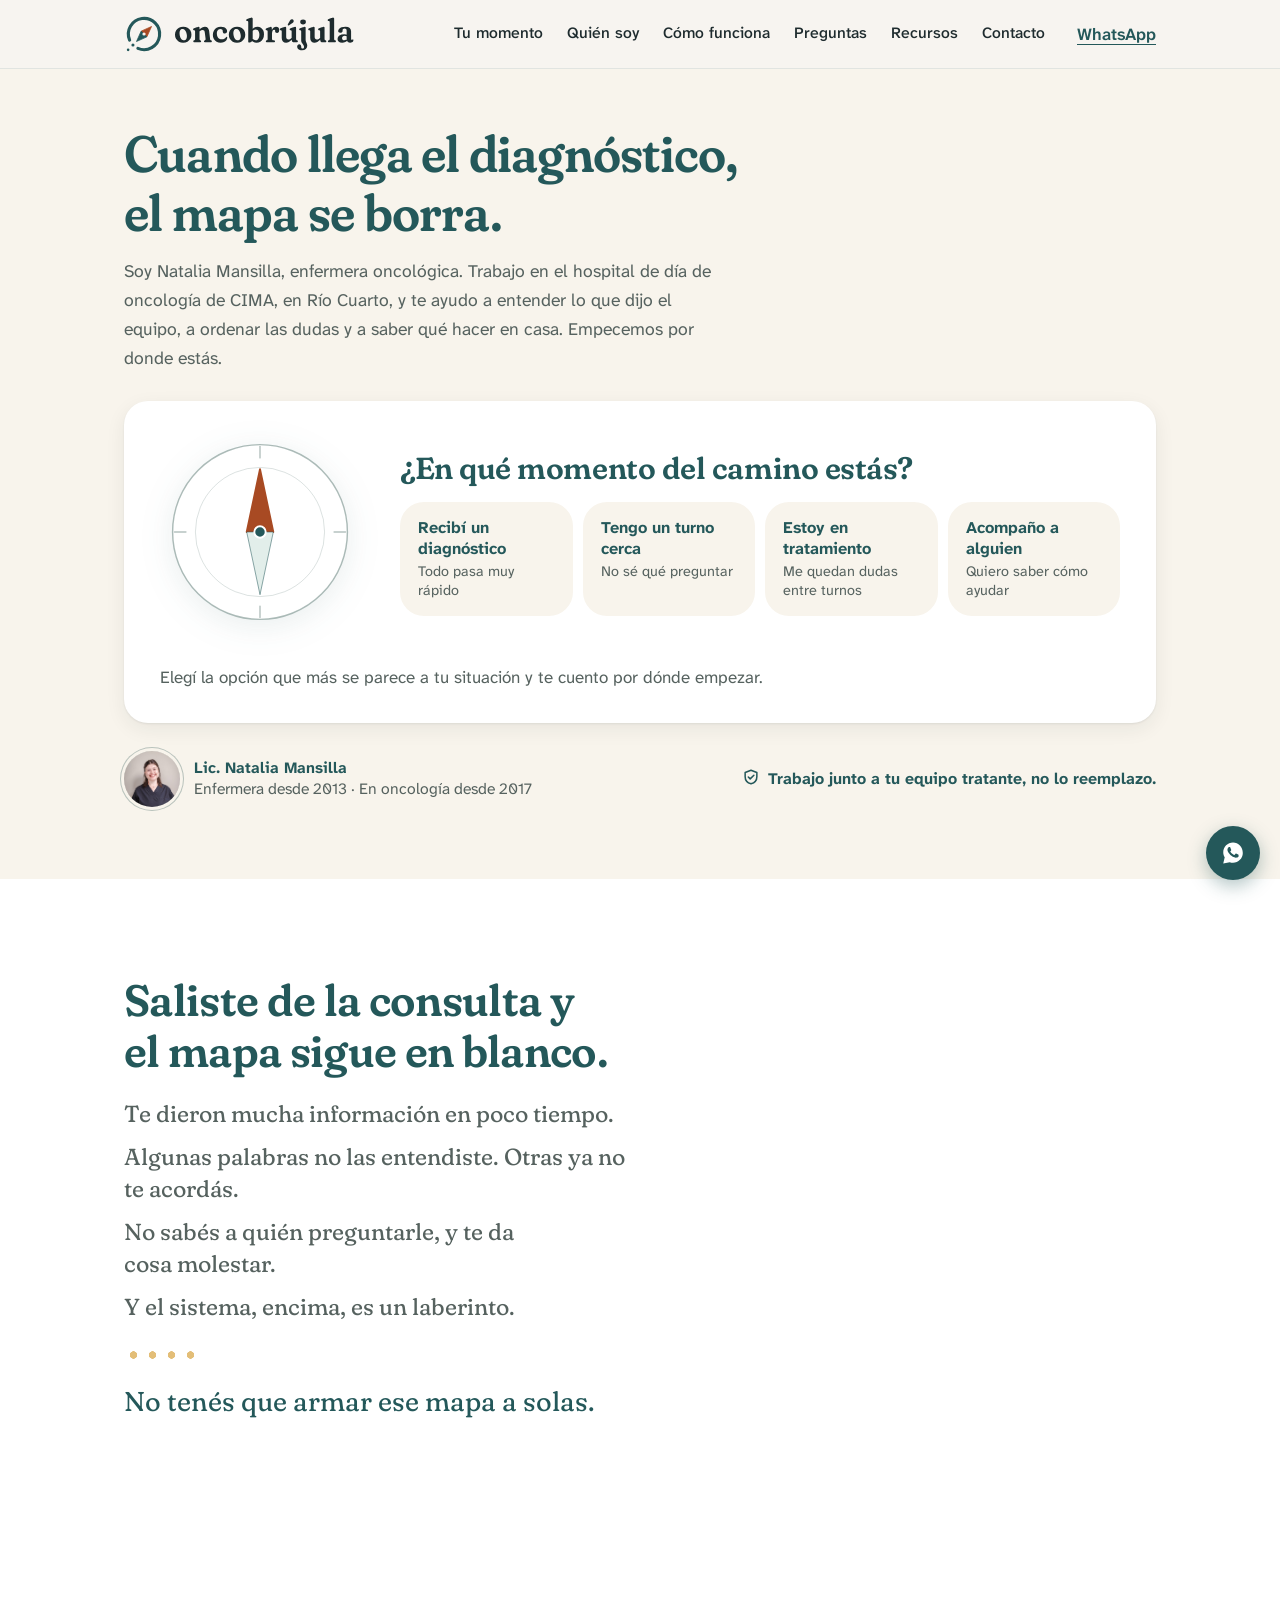
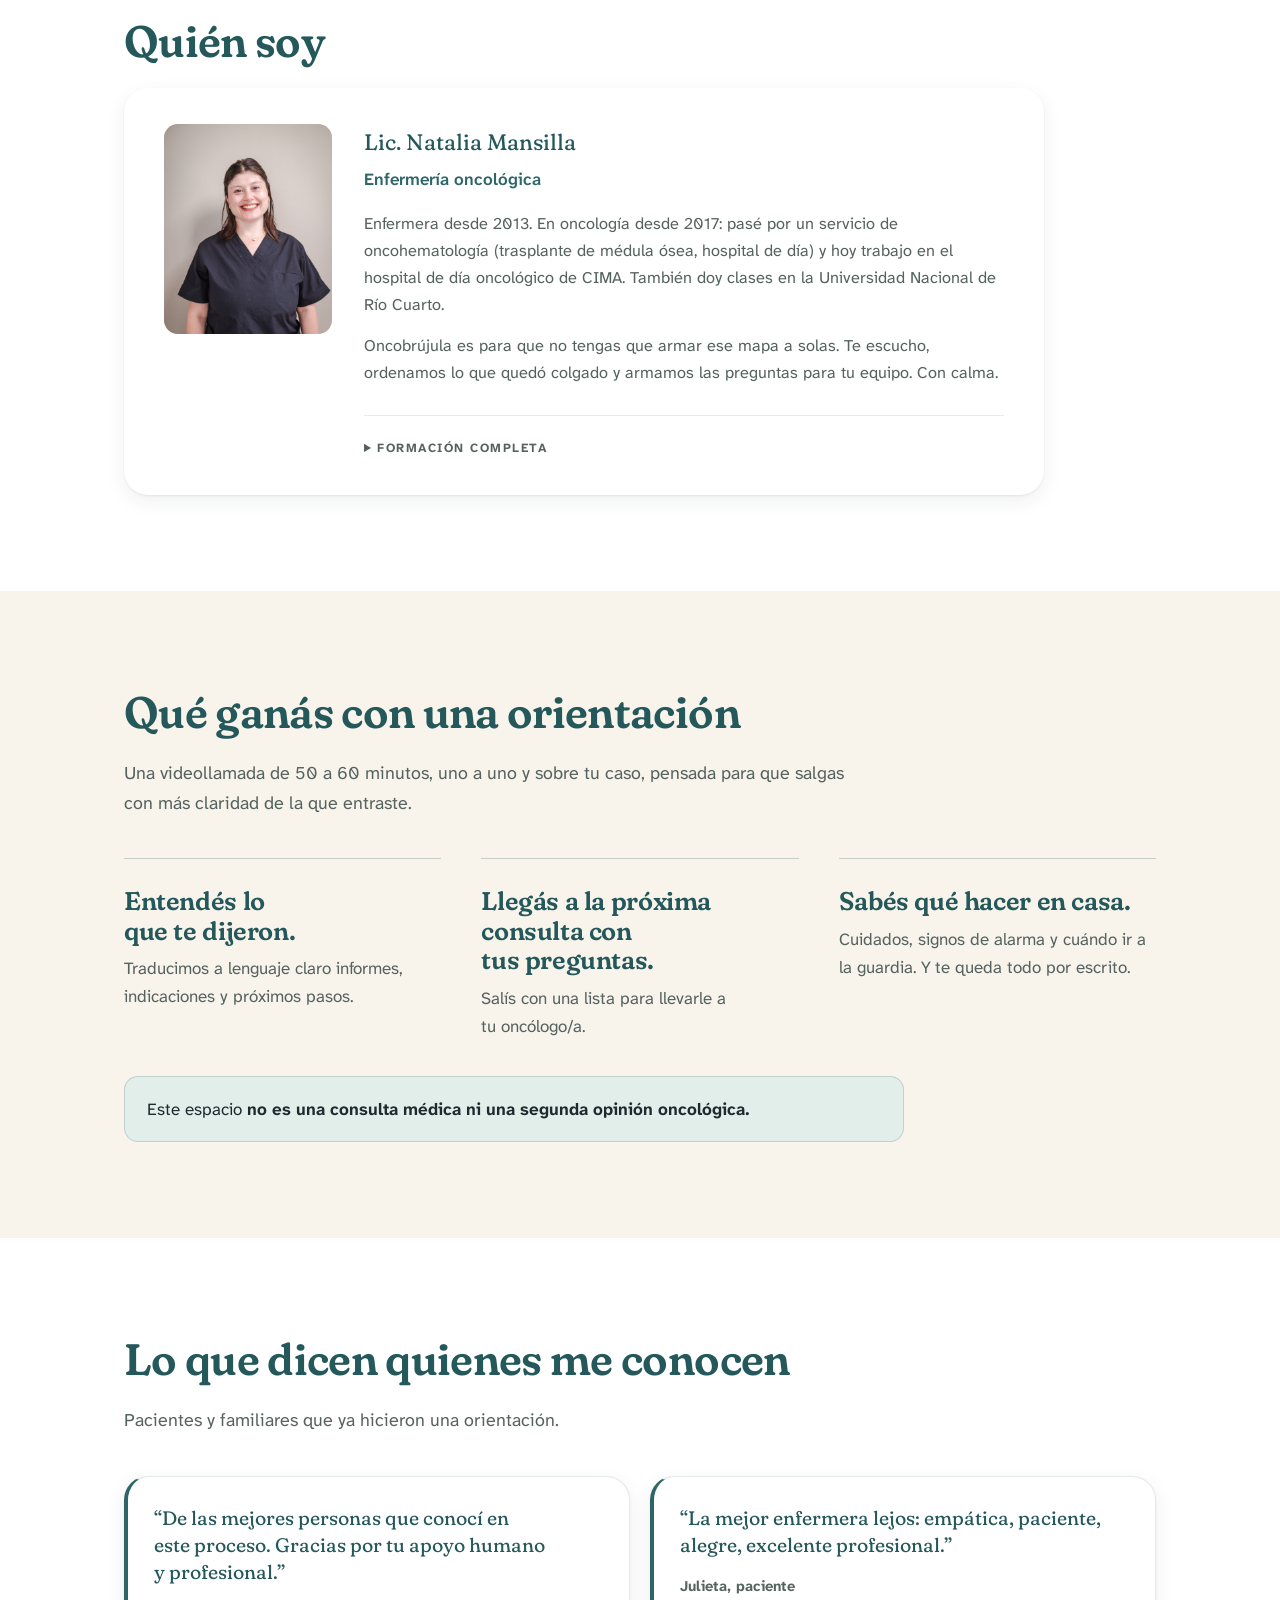
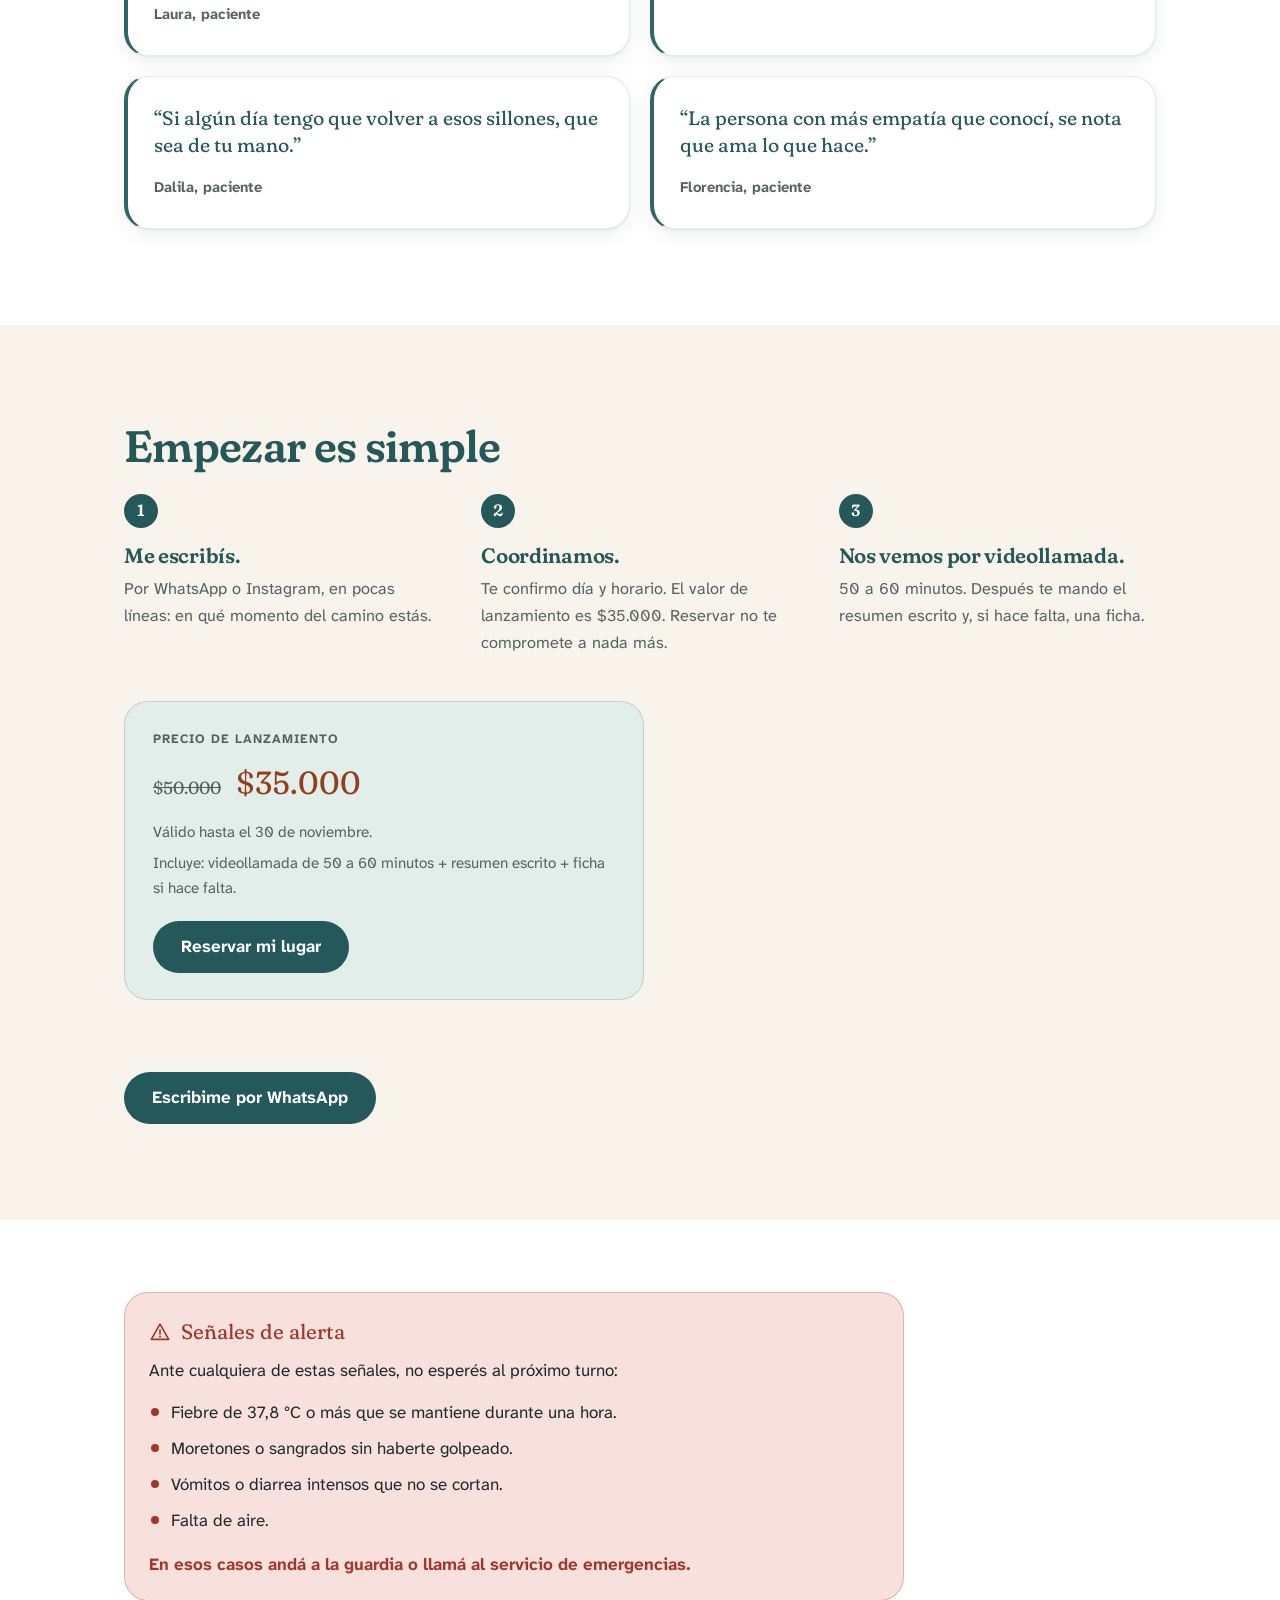
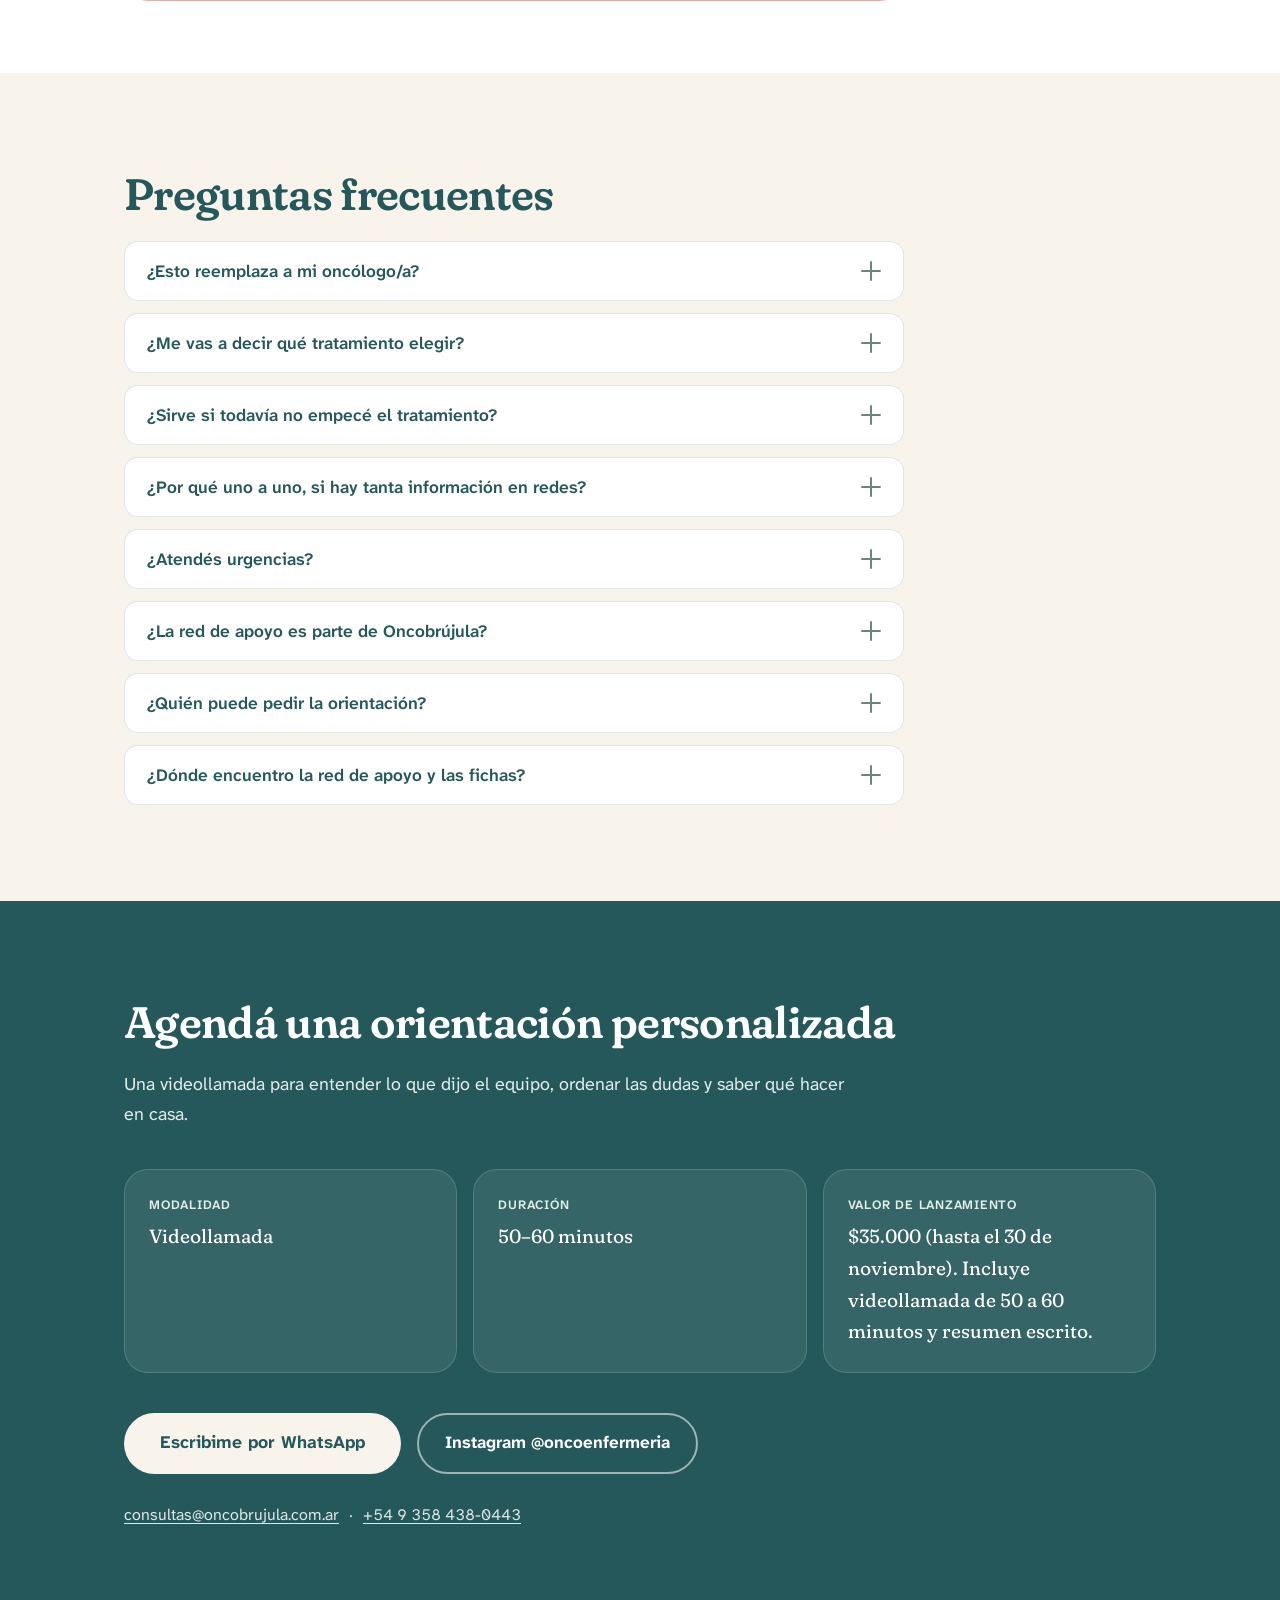
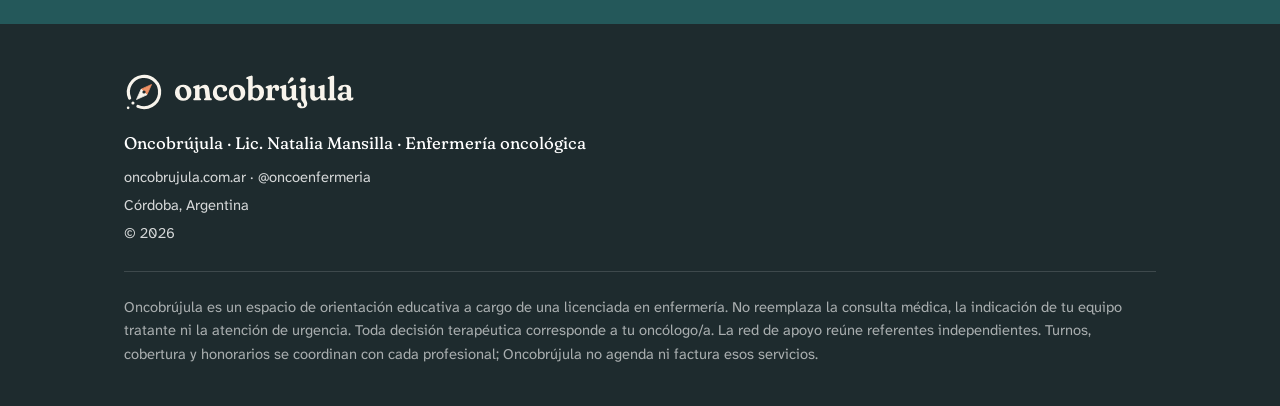
==== commit 82479849: "Reordena la home para construir confianza antes de vender Nuevo orden: portada → dolor → Quién soy →" ====
--- a/index.html
+++ b/index.html
@@ -20,12 +20,12 @@
 <meta property="og:image:alt" content="Oncobrújula: Cuando llega el diagnóstico, el mapa se borra. Lic. Natalia Mansilla, enfermería oncológica.">
 <meta name="twitter:card" content="summary_large_image">
 <meta name="theme-color" content="#F8F4EC">
-<link rel="stylesheet" href="style.css?v=20261110d">
-<link rel="stylesheet" href="about.css?v=20261110">
+<link rel="stylesheet" href="style.css?v=20261111">
+<link rel="stylesheet" href="about.css?v=20261111">
 <link rel="stylesheet" href="recursos.css?v=20261110">
 <link rel="stylesheet" href="fichas.css?v=20261110">
 <link rel="stylesheet" href="precio.css?v=20261110">
-<link rel="stylesheet" href="testimonios.css?v=20261110">
+<link rel="stylesheet" href="testimonios.css?v=20261111">
 <link rel="preload" href="fonts/atkinson-next.woff2" as="font" type="font/woff2" crossorigin>
 <link rel="preload" href="fonts/fraunces.woff2" as="font" type="font/woff2" crossorigin>
 <link rel="icon" type="image/svg+xml" href="img/oncobrujula-isotipo.svg">
@@ -46,7 +46,7 @@
         <li><a href="recursos.html">Recursos</a></li>
         <li><a href="#orientacion">Contacto</a></li>
       </ul>
-      <a data-goatcounter-click="whatsapp-menu" class="btn btn--whatsapp nav__cta" href="https://wa.me/5493584380443?text=Hola%20Natalia%2C%20quiero%20reservar%20una%20orientaci%C3%B3n%20de%20Oncobr%C3%BAjula.%20Estoy%20en%20este%20momento%3A%20" target="_blank" rel="noopener">WhatsApp</a>
+      <a data-goatcounter-click="whatsapp-menu" class="nav__cta nav__cta--text" href="https://wa.me/5493584380443?text=Hola%20Natalia%2C%20quiero%20reservar%20una%20orientaci%C3%B3n%20de%20Oncobr%C3%BAjula.%20Estoy%20en%20este%20momento%3A%20" target="_blank" rel="noopener">WhatsApp</a>
     </div>
   </nav>
 </header>
@@ -55,7 +55,7 @@
   <div class="container">
     <div class="hero__head">
       <h1 class="hero__title">Cuando llega el diagnóstico, el mapa se borra.</h1>
-      <p class="hero__lead">Soy enfermera oncológica y te ayudo a entender lo que dijo el equipo, a ordenar las dudas y a saber qué hacer en casa. Empecemos por donde estás.</p>
+      <p class="hero__lead">Soy Natalia Mansilla, enfermera oncológica. Trabajo en el hospital de día de oncología de CIMA, en Río Cuarto, y te ayudo a entender lo que dijo el equipo, a ordenar las dudas y a saber qué hacer en casa. Empecemos por donde estás.</p>
     </div>
     <div class="tablero" id="para-quien">
       <div class="moment" data-moment-root>
@@ -88,14 +88,6 @@
             <p class="moment__text">Es normal sentir que todo pasa muy rápido. El primer paso es ordenar: qué te dijeron, qué estudios faltan, cuál es el plan y quién es tu contacto en el centro.</p>
             <a class="moment__link" href="fichas/Oncobrujula_Ficha01_Preguntas_Oncologo.pdf" download data-goatcounter-click="recurso-desde-brujula-diagnostico">Mientras tanto: descargá la ficha de preguntas (PDF)</a>
           </div>
-          <div class="offer">
-            <p class="offer__label">Para este momento</p>
-            <p class="offer__title">Una orientación para ordenar lo que te dijeron</p>
-            <ul class="offer__list"><li>Entender tu diagnóstico y tu plan con palabras simples.</li><li>Ordenar estudios, tiempos y próximos pasos.</li><li>Armar las preguntas para tu oncólogo/a.</li></ul>
-            <p class="offer__meta">Videollamada de 50 a 60 minutos · resumen escrito · valor de lanzamiento $35.000</p>
-            <a class="btn btn--primary" href="https://wa.me/5493584380443?text=Hola%20Natalia%2C%20recib%C3%AD%20un%20diagn%C3%B3stico%20y%20quiero%20una%20orientaci%C3%B3n." target="_blank" rel="noopener" data-goatcounter-click="whatsapp-brujula-diagnostico">Quiero una orientación</a>
-            <p class="offer__trust"><svg viewBox="0 0 20 20" width="18" height="18" aria-hidden="true"><path d="M10 2.5 3.5 5v4.6c0 4 2.8 6.9 6.5 7.9 3.7-1 6.5-3.9 6.5-7.9V5z" fill="none" stroke="currentColor" stroke-width="1.7" stroke-linejoin="round"/><path d="m7 10 2.1 2.1L13.2 8" fill="none" stroke="currentColor" stroke-width="1.7" stroke-linecap="round" stroke-linejoin="round"/></svg>Trabajo junto a tu equipo tratante, no lo reemplazo.</p>
-          </div>
         </div>
         <div class="moment__panel" id="panel-turno" role="region" aria-labelledby="opt-turno" tabindex="-1" hidden>
           <div class="moment__guide">
@@ -104,14 +96,6 @@
             <p class="moment__text">Llegar con tus preguntas anotadas cambia la consulta: aprovechás mejor el tiempo y no te quedás con dudas al salir.</p>
             <a class="moment__link" href="fichas/Oncobrujula_Ficha01_Preguntas_Oncologo.pdf" download data-goatcounter-click="recurso-desde-brujula-turno">Mientras tanto: descargá la ficha de preguntas (PDF)</a>
           </div>
-          <div class="offer">
-            <p class="offer__label">Para este momento</p>
-            <p class="offer__title">Una orientación para preparar tu consulta</p>
-            <ul class="offer__list"><li>Armar tus preguntas según tu caso y tu tratamiento.</li><li>Saber qué llevar al turno: estudios, medicación, anotaciones.</li><li>Entender después lo que te respondieron.</li></ul>
-            <p class="offer__meta">Videollamada de 50 a 60 minutos · resumen escrito · valor de lanzamiento $35.000</p>
-            <a class="btn btn--primary" href="https://wa.me/5493584380443?text=Hola%20Natalia%2C%20tengo%20un%20turno%20cerca%20y%20quiero%20una%20orientaci%C3%B3n%20para%20prepararlo." target="_blank" rel="noopener" data-goatcounter-click="whatsapp-brujula-turno">Quiero una orientación</a>
-            <p class="offer__trust"><svg viewBox="0 0 20 20" width="18" height="18" aria-hidden="true"><path d="M10 2.5 3.5 5v4.6c0 4 2.8 6.9 6.5 7.9 3.7-1 6.5-3.9 6.5-7.9V5z" fill="none" stroke="currentColor" stroke-width="1.7" stroke-linejoin="round"/><path d="m7 10 2.1 2.1L13.2 8" fill="none" stroke="currentColor" stroke-width="1.7" stroke-linecap="round" stroke-linejoin="round"/></svg>Trabajo junto a tu equipo tratante, no lo reemplazo.</p>
-          </div>
         </div>
         <div class="moment__panel" id="panel-tratamiento" role="region" aria-labelledby="opt-tratamiento" tabindex="-1" hidden>
           <div class="moment__guide">
@@ -120,14 +104,6 @@
             <p class="moment__text">Algunas dudas pueden esperar al próximo turno y otras no. Repasá las señales de alerta y, para todo lo demás, lo vemos juntas.</p>
             <a class="moment__link" href="#alerta-titulo" data-goatcounter-click="recurso-desde-brujula-tratamiento">Ver señales de alerta</a>
           </div>
-          <div class="offer">
-            <p class="offer__label">Para este momento</p>
-            <p class="offer__title">Una orientación para tus dudas entre turnos</p>
-            <ul class="offer__list"><li>Entender los efectos secundarios y cómo cuidarte en casa.</li><li>Distinguir qué puede esperar al turno y qué no.</li><li>Organizar turnos, estudios y medicación.</li></ul>
-            <p class="offer__meta">Videollamada de 50 a 60 minutos · resumen escrito · valor de lanzamiento $35.000</p>
-            <a class="btn btn--primary" href="https://wa.me/5493584380443?text=Hola%20Natalia%2C%20estoy%20en%20tratamiento%20y%20quiero%20una%20orientaci%C3%B3n." target="_blank" rel="noopener" data-goatcounter-click="whatsapp-brujula-tratamiento">Quiero una orientación</a>
-            <p class="offer__trust"><svg viewBox="0 0 20 20" width="18" height="18" aria-hidden="true"><path d="M10 2.5 3.5 5v4.6c0 4 2.8 6.9 6.5 7.9 3.7-1 6.5-3.9 6.5-7.9V5z" fill="none" stroke="currentColor" stroke-width="1.7" stroke-linejoin="round"/><path d="m7 10 2.1 2.1L13.2 8" fill="none" stroke="currentColor" stroke-width="1.7" stroke-linecap="round" stroke-linejoin="round"/></svg>Trabajo junto a tu equipo tratante, no lo reemplazo.</p>
-          </div>
         </div>
         <div class="moment__panel" id="panel-familia" role="region" aria-labelledby="opt-familia" tabindex="-1" hidden>
           <div class="moment__guide">
@@ -135,14 +111,6 @@
             <p class="moment__echo">Acompañás a tu mamá, a tu pareja, a tu papá o a alguien que querés, y necesitás entender qué está pasando.</p>
             <p class="moment__text">Muchas veces quien hace las preguntas es quien acompaña. Y acompañar también cansa. Podés pedir la orientación vos, con el consentimiento de quien está en tratamiento, para entender el plan y saber cómo ayudar.</p>
             <a class="moment__link" href="recursos.html#red" data-goatcounter-click="recurso-desde-brujula-familia">Ver la red de apoyo en Río Cuarto</a>
-          </div>
-          <div class="offer">
-            <p class="offer__label">Para este momento</p>
-            <p class="offer__title">Una orientación para vos, que acompañás</p>
-            <ul class="offer__list"><li>Entender el plan de tratamiento para poder ayudar.</li><li>Saber qué cuidados hacer en casa y cuándo consultar.</li><li>Un espacio también para tus dudas y tu cansancio.</li></ul>
-            <p class="offer__meta">Videollamada de 50 a 60 minutos · resumen escrito · valor de lanzamiento $35.000</p>
-            <a class="btn btn--primary" href="https://wa.me/5493584380443?text=Hola%20Natalia%2C%20acompa%C3%B1o%20a%20alguien%20en%20tratamiento%20y%20quiero%20una%20orientaci%C3%B3n." target="_blank" rel="noopener" data-goatcounter-click="whatsapp-brujula-familia">Quiero una orientación</a>
-            <p class="offer__trust"><svg viewBox="0 0 20 20" width="18" height="18" aria-hidden="true"><path d="M10 2.5 3.5 5v4.6c0 4 2.8 6.9 6.5 7.9 3.7-1 6.5-3.9 6.5-7.9V5z" fill="none" stroke="currentColor" stroke-width="1.7" stroke-linejoin="round"/><path d="m7 10 2.1 2.1L13.2 8" fill="none" stroke="currentColor" stroke-width="1.7" stroke-linecap="round" stroke-linejoin="round"/></svg>Trabajo junto a tu equipo tratante, no lo reemplazo.</p>
           </div>
         </div>
         </div>
@@ -154,7 +122,7 @@
         <img src="img/natalia.jpg" alt="" width="56" height="56">
         <span><strong>Lic. Natalia Mansilla</strong><span>Enfermera desde 2013 · En oncología desde 2017</span></span>
       </a>
-      <p class="hero__direct">¿Ya sabés lo que necesitás? <a href="https://wa.me/5493584380443?text=Hola%20Natalia%2C%20quiero%20una%20orientaci%C3%B3n." target="_blank" rel="noopener" data-goatcounter-click="whatsapp-hero-directo">Escribime por WhatsApp</a></p>
+      <p class="offer__trust"><svg viewBox="0 0 20 20" width="18" height="18" aria-hidden="true"><path d="M10 2.5 3.5 5v4.6c0 4 2.8 6.9 6.5 7.9 3.7-1 6.5-3.9 6.5-7.9V5z" fill="none" stroke="currentColor" stroke-width="1.7" stroke-linejoin="round"/><path d="m7 10 2.1 2.1L13.2 8" fill="none" stroke="currentColor" stroke-width="1.7" stroke-linecap="round" stroke-linejoin="round"/></svg>Trabajo junto a tu equipo tratante, no lo reemplazo.</p>
     </div>
   </div>
 </section>
@@ -168,6 +136,31 @@
       <p>Y el sistema, encima, es un laberinto.</p>
     </div>
     <p class="pain__close">No tenés que armar ese mapa a solas.</p>
+  </div>
+</section>
+<section class="section" id="quien-soy">
+  <div class="container">
+    <h2 class="section__title">Quién soy</h2>
+    <div class="about">
+      <img class="about__photo" src="img/natalia.jpg" alt="Natalia Mansilla, licenciada en enfermería, de ambo oscuro y sonriendo." width="1000" height="1498" loading="lazy">
+      <div class="about__copy">
+        <p class="about__name">Lic. Natalia Mansilla</p>
+        <p class="about__role">Enfermería oncológica</p>
+        <p class="about__text">Enfermera desde 2013. En oncología desde 2017: pasé por un servicio de oncohematología (trasplante de médula ósea, hospital de día) y hoy trabajo en el hospital de día oncológico de CIMA. También doy clases en la Universidad Nacional de Río Cuarto.</p>
+        <p class="about__text">Oncobrújula es para que no tengas que armar ese mapa a solas. Te escucho, ordenamos lo que quedó colgado y armamos las preguntas para tu equipo. Con calma.</p>
+        <details class="about__formacion">
+          <summary class="about__formacion-title">Formación completa</summary>
+          <ul class="about__formacion-list">
+            <li>Formada en Enfermería oncológica de adultos — Instituto Nacional del Cáncer (INC)</li>
+            <li>Formada en Cuidados paliativos para enfermería — Instituto Nacional del Cáncer (INC)</li>
+            <li>Formada en Enfermería para oncología pediátrica — Instituto Nacional del Cáncer (INC)</li>
+            <li>Formada en Educación al paciente y su familia — Hospital Privado Universitario de Córdoba</li>
+            <li>Formada en Susceptibilidad y fragilidad de la piel oncológica — Asociación Argentina de Dermatología, Área Cosmetología</li>
+            <li>Formada en Estética oncológica — Omnia Professional Learning</li>
+          </ul>
+        </details>
+      </div>
+    </div>
   </div>
 </section>
 <section class="section section--tint" id="la-orientacion">
@@ -185,37 +178,13 @@
 <section class="section" id="testimonios">
   <div class="container">
     <h2 class="section__title">Lo que dicen quienes me conocen</h2>
+    <p class="section__lead">Pacientes y familiares que ya hicieron una orientación.</p>
     <ul class="quotes">
       <li class="quote"><blockquote>De las mejores personas que conocí en este proceso. Gracias por tu apoyo humano y profesional.</blockquote><p class="quote__author">Laura, paciente</p></li>
       <li class="quote"><blockquote>La mejor enfermera lejos: empática, paciente, alegre, excelente profesional.</blockquote><p class="quote__author">Julieta, paciente</p></li>
       <li class="quote"><blockquote>Si algún día tengo que volver a esos sillones, que sea de tu mano.</blockquote><p class="quote__author">Dalila, paciente</p></li>
       <li class="quote"><blockquote>La persona con más empatía que conocí, se nota que ama lo que hace.</blockquote><p class="quote__author">Florencia, paciente</p></li>
     </ul>
-  </div>
-</section>
-<section class="section" id="quien-soy">
-  <div class="container">
-    <h2 class="section__title">Quién soy</h2>
-    <div class="about">
-      <img class="about__photo" src="img/natalia.jpg" alt="Natalia Mansilla, licenciada en enfermería, de ambo oscuro y sonriendo." width="1000" height="1498" loading="lazy">
-      <div class="about__copy">
-        <p class="about__name">Lic. Natalia Mansilla</p>
-        <p class="about__role">Enfermería oncológica</p>
-        <p class="about__text">Trabajo como enfermera desde diciembre de 2013 y me recibí en febrero de 2015. De agosto de 2017 a diciembre de 2018 trabajé en un servicio de oncohematología, donde aprendí de trasplante de médula ósea y hospital de día. Después pasé por otros servicios y, en octubre de 2020, entré al hospital de día oncológico de CIMA, donde trabajo hoy. Doy clases desde 2021; en 2026, en la Universidad Nacional de Río Cuarto.</p>
-        <p class="about__text">Oncobrújula es para que no tengas que armar ese mapa a solas. Te escucho, ordenamos lo que quedó colgado y armamos las preguntas para tu equipo. Con calma.</p>
-        <div class="about__formacion">
-          <p class="about__formacion-title">Formación</p>
-          <ul class="about__formacion-list">
-            <li>Formada en Enfermería oncológica de adultos — Instituto Nacional del Cáncer (INC)</li>
-            <li>Formada en Cuidados paliativos para enfermería — Instituto Nacional del Cáncer (INC)</li>
-            <li>Formada en Enfermería para oncología pediátrica — Instituto Nacional del Cáncer (INC)</li>
-            <li>Formada en Educación al paciente y su familia — Hospital Privado Universitario de Córdoba</li>
-            <li>Formada en Susceptibilidad y fragilidad de la piel oncológica — Asociación Argentina de Dermatología, Área Cosmetología</li>
-            <li>Formada en Estética oncológica — Omnia Professional Learning</li>
-          </ul>
-        </div>
-      </div>
-    </div>
   </div>
 </section>
 <section class="section section--tint" id="como-funciona">
@@ -229,7 +198,7 @@
     <div class="price">
       <p class="price__label">Precio de lanzamiento</p>
       <p class="price__amount"><span class="price__old">$50.000</span> $35.000</p>
-      <p class="price__valid">Válido para las primeras 5 orientaciones o hasta el 30 de noviembre.</p>
+      <p class="price__valid">Válido hasta el 30 de noviembre.</p>
       <p class="price__includes">Incluye: videollamada de 50 a 60 minutos + resumen escrito + ficha si hace falta.</p>
       <a data-goatcounter-click="whatsapp-precio" href="https://wa.me/5493584380443?text=Hola%20Natalia%2C%20quiero%20reservar%20una%20orientaci%C3%B3n%20de%20Oncobr%C3%BAjula.%20Estoy%20en%20este%20momento%3A%20" class="btn btn--whatsapp" target="_blank" rel="noopener">Reservar mi lugar</a>
     </div>
@@ -273,7 +242,7 @@
     <div class="info-cards info-cards--dark">
       <div class="info-card info-card--dark"><span class="info-card__label">Modalidad</span><span class="info-card__value">Videollamada</span></div>
       <div class="info-card info-card--dark"><span class="info-card__label">Duración</span><span class="info-card__value">50–60 minutos</span></div>
-      <div class="info-card info-card--dark"><span class="info-card__label">Valor de lanzamiento</span><span class="info-card__value">$35.000 (primeras 5 orientaciones o hasta el 30 de noviembre). Incluye videollamada de 50 a 60 minutos y resumen escrito.</span></div>
+      <div class="info-card info-card--dark"><span class="info-card__label">Valor de lanzamiento</span><span class="info-card__value">$35.000 (hasta el 30 de noviembre). Incluye videollamada de 50 a 60 minutos y resumen escrito.</span></div>
     </div>
     <div class="contact-actions">
       <a data-goatcounter-click="whatsapp-agenda" href="https://wa.me/5493584380443?text=Hola%20Natalia%2C%20quiero%20reservar%20una%20orientaci%C3%B3n%20de%20Oncobr%C3%BAjula.%20Estoy%20en%20este%20momento%3A%20" class="btn btn--whatsapp btn--large" target="_blank" rel="noopener">Escribime por WhatsApp</a>
--- a/style.css
+++ b/style.css
@@ -249,6 +249,12 @@
 @media (hover: hover) { .nav__links a:hover { color: var(--teal-dark); text-decoration: underline; text-underline-offset: 6px; } }
 
 .nav__cta { align-self: flex-start; }
+.nav__cta--text {
+  font-weight: 600;
+  color: var(--teal-dark);
+  text-decoration: underline;
+  text-underline-offset: 4px;
+}
 
 /* ---- Hero ---- */
 .hero {
@@ -615,7 +621,6 @@
   padding-top: 24px;
   border-top: 1px solid rgba(255,255,255,0.14);
   color: rgba(255,255,255,0.62);
-  max-width: 70ch;
   line-height: 1.6;
 }
 
@@ -994,28 +999,9 @@
 .moment__guide { padding: 4px 2px; }
 .moment__guide .moment__text { margin-bottom: 12px; }
 
-.offer {
-  background: var(--ice);
-  border-radius: var(--radius-md);
-  padding: 20px 22px 22px;
-}
-.offer__label { font-size: 0.8rem; font-weight: 700; letter-spacing: 0.08em; text-transform: uppercase; color: var(--sage-dark); margin-bottom: 6px; }
-.offer__title { font-family: var(--font-serif); font-weight: 600; font-size: 1.3rem; line-height: 1.25; color: var(--teal-dark); margin-bottom: 12px; }
-.offer__list { display: grid; gap: 8px; margin-bottom: 14px; }
-.offer__list li { position: relative; padding-left: 26px; }
-.offer__list li::before {
-  content: ""; position: absolute; left: 0; top: 0.25em; width: 18px; height: 18px; background: var(--teal-dark);
-  -webkit-mask: url("data:image/svg+xml,%3Csvg xmlns='http://www.w3.org/2000/svg' viewBox='0 0 20 20'%3E%3Cpath d='M4 10.5l3.8 3.8L16 6' fill='none' stroke='black' stroke-width='2.2' stroke-linecap='round' stroke-linejoin='round'/%3E%3C/svg%3E") center/contain no-repeat;
-          mask: url("data:image/svg+xml,%3Csvg xmlns='http://www.w3.org/2000/svg' viewBox='0 0 20 20'%3E%3Cpath d='M4 10.5l3.8 3.8L16 6' fill='none' stroke='black' stroke-width='2.2' stroke-linecap='round' stroke-linejoin='round'/%3E%3C/svg%3E") center/contain no-repeat;
-}
-.offer__meta { font-size: 0.92rem; color: var(--text-soft); margin-bottom: 16px; font-variant-numeric: lining-nums; }
-.offer .btn { width: 100%; }
-
 .hero__foot { display: flex; flex-wrap: wrap; align-items: center; justify-content: space-between; gap: 16px 32px; margin-top: 28px; }
 .hero--tablero .hero__byline { margin-top: 0; }
-.hero__direct { color: var(--text-soft); }
-.hero__direct a { color: var(--teal-dark); font-weight: 700; text-decoration: underline; text-underline-offset: 3px; }
-.hero--tablero .hero__note { margin-top: 14px; }
+.hero--tablero .offer__trust { margin-top: 0; }
 
 @media (min-width: 860px) {
   .hero--tablero { padding: 56px 0 72px; }
@@ -1028,8 +1014,7 @@
   .tablero .moment__dial { display: block; }
   .tablero .moment__dial svg { width: 190px; height: 190px; }
   .tablero .moment__opts { grid-template-columns: repeat(4, 1fr); }
-  .tablero .moment__panel { grid-template-columns: 1fr 1fr; gap: 32px; align-items: start; border-top: 1px solid var(--line); padding-top: 26px; }
-  .offer .btn { width: auto; }
+  .tablero .moment__panel { grid-template-columns: 1fr; max-width: 640px; align-items: start; border-top: 1px solid var(--line); padding-top: 26px; }
 }
 .tablero .moment__panel { border-radius: 0; }
 @media (max-width: 859px) {
@@ -1049,36 +1034,3 @@
   .moment__chosen { display: block; }
   .tablero .moment__opt[aria-pressed="true"] { box-shadow: 0 0 0 3px var(--white), 0 0 0 5px var(--teal-dark); }
 }
-
-.about__socia { margin-top: 22px; }
-
-/* Precio y aviso de confianza, una sola vez debajo del selector */
-.tablero__foot { display: flex; flex-wrap: wrap; align-items: center; justify-content: space-between; gap: 10px 28px; margin-top: 22px; padding-top: 18px; border-top: 1px solid var(--line); }
-.tablero__meta { color: var(--text-soft); font-variant-numeric: lining-nums; }
-.tablero__meta strong { color: var(--text); }
-.tablero__foot .offer__trust { margin-top: 0; }
-
-/* Señales de alerta: bloque propio, al final, fuera de la venta */
-.section--alert { padding: 56px 0 64px; background: var(--cream); }
-h2.alert__title { font-family: var(--font-sans); font-size: 1.2rem; font-weight: 700; line-height: 1.3; margin-bottom: 8px; }
-
-/* Quién soy: matrícula, línea de tiempo y formación por institución */
-.about__mn { display: inline-block; margin-left: 8px; padding: 2px 10px; border-radius: var(--radius-full); background: var(--ice); color: var(--teal-dark); font-family: var(--font-sans); font-size: 0.85rem; font-weight: 700; letter-spacing: 0.03em; vertical-align: middle; }
-.timeline { list-style: none; margin: 18px 0 22px; padding: 0; border-left: 2px solid var(--line); }
-.timeline li { position: relative; padding: 0 0 12px 22px; color: var(--text); }
-.timeline li::before { content: ""; position: absolute; left: -6px; top: 0.45em; width: 10px; height: 10px; border-radius: 50%; background: var(--teal-dark); }
-.timeline__year { display: block; font-weight: 700; color: var(--teal-dark); font-variant-numeric: lining-nums; }
-.formacion li { display: grid; gap: 2px; }
-.formacion li strong { color: var(--teal-dark); }
-
-/* Ajustes tomados de la propuesta alternativa */
-.hero__eyebrow { font-size: 0.82rem; font-weight: 700; letter-spacing: 0.08em; text-transform: uppercase; color: var(--teal-dark); margin-bottom: 12px; }
-.section--warm { background: var(--norte-suave); }
-.about__lema { margin-top: 14px; }
-.about__lema strong { color: var(--teal-dark); }
-.timeline { border-left: 0; background: radial-gradient(circle, var(--arena) 1.6px, transparent 2px) 3px 0 / 6px 9px repeat-y; padding-left: 4px; }
-.formacion li { display: list-item; }
-.formacion li span { color: var(--text-soft); }
-.about__socia-line { margin-top: 18px; padding-top: 16px; border-top: 1px solid var(--line); color: var(--text-soft); font-size: 0.95rem; }
-
-.price__pay { margin-top: 10px; font-size: 0.95rem; color: var(--text-soft); }
--- a/about.css
+++ b/about.css
@@ -3,7 +3,8 @@
 .about__copy{width:100%}
 .about__text+.about__text{margin-top:14px}
 .about__formacion{margin-top:28px;padding-top:22px;border-top:1px solid rgba(36, 88, 90,.12)}
-.about__formacion-title{font-size:.78rem;font-weight:700;letter-spacing:.12em;text-transform:uppercase;color:var(--sage-dark);margin:0 0 12px}
+.about__formacion-title{font-size:.78rem;font-weight:700;letter-spacing:.12em;text-transform:uppercase;color:var(--sage-dark);cursor:pointer}
+.about__formacion[open] .about__formacion-title{margin-bottom:12px}
 .about__formacion-list{margin:0;padding:0;list-style:none;display:grid;gap:10px}
 .about__formacion-list li{position:relative;padding-left:16px;color:var(--text-soft);font-size:.95rem;line-height:1.45}
 .about__formacion-list li::before{content:"";position:absolute;left:0;top:.55em;width:6px;height:6px;border-radius:50%;background:var(--sage)}
--- a/testimonios.css
+++ b/testimonios.css
@@ -13,22 +13,23 @@
   flex: 0 0 82%;
   background: var(--white);
   border: 1px solid rgba(36, 88, 90, 0.12);
+  border-left: 4px solid var(--teal-mid);
   border-radius: var(--radius-lg);
-  padding: 26px 24px;
+  padding: 28px 26px;
   box-shadow: var(--shadow);
 }
 .quote blockquote {
-  margin: 0 0 14px;
+  margin: 0 0 16px;
   font-family: var(--font-serif);
-  font-size: 1.1rem;
-  color: var(--text);
-  line-height: 1.45;
+  font-size: 1.22rem;
+  line-height: 1.4;
+  color: var(--teal-dark);
 }
 .quote blockquote::before { content: "“"; }
 .quote blockquote::after { content: "”"; }
 .quote__author {
-  font-size: 0.9rem;
-  font-weight: 600;
+  font-size: 0.92rem;
+  font-weight: 700;
   color: var(--sage-dark);
   margin: 0;
 }
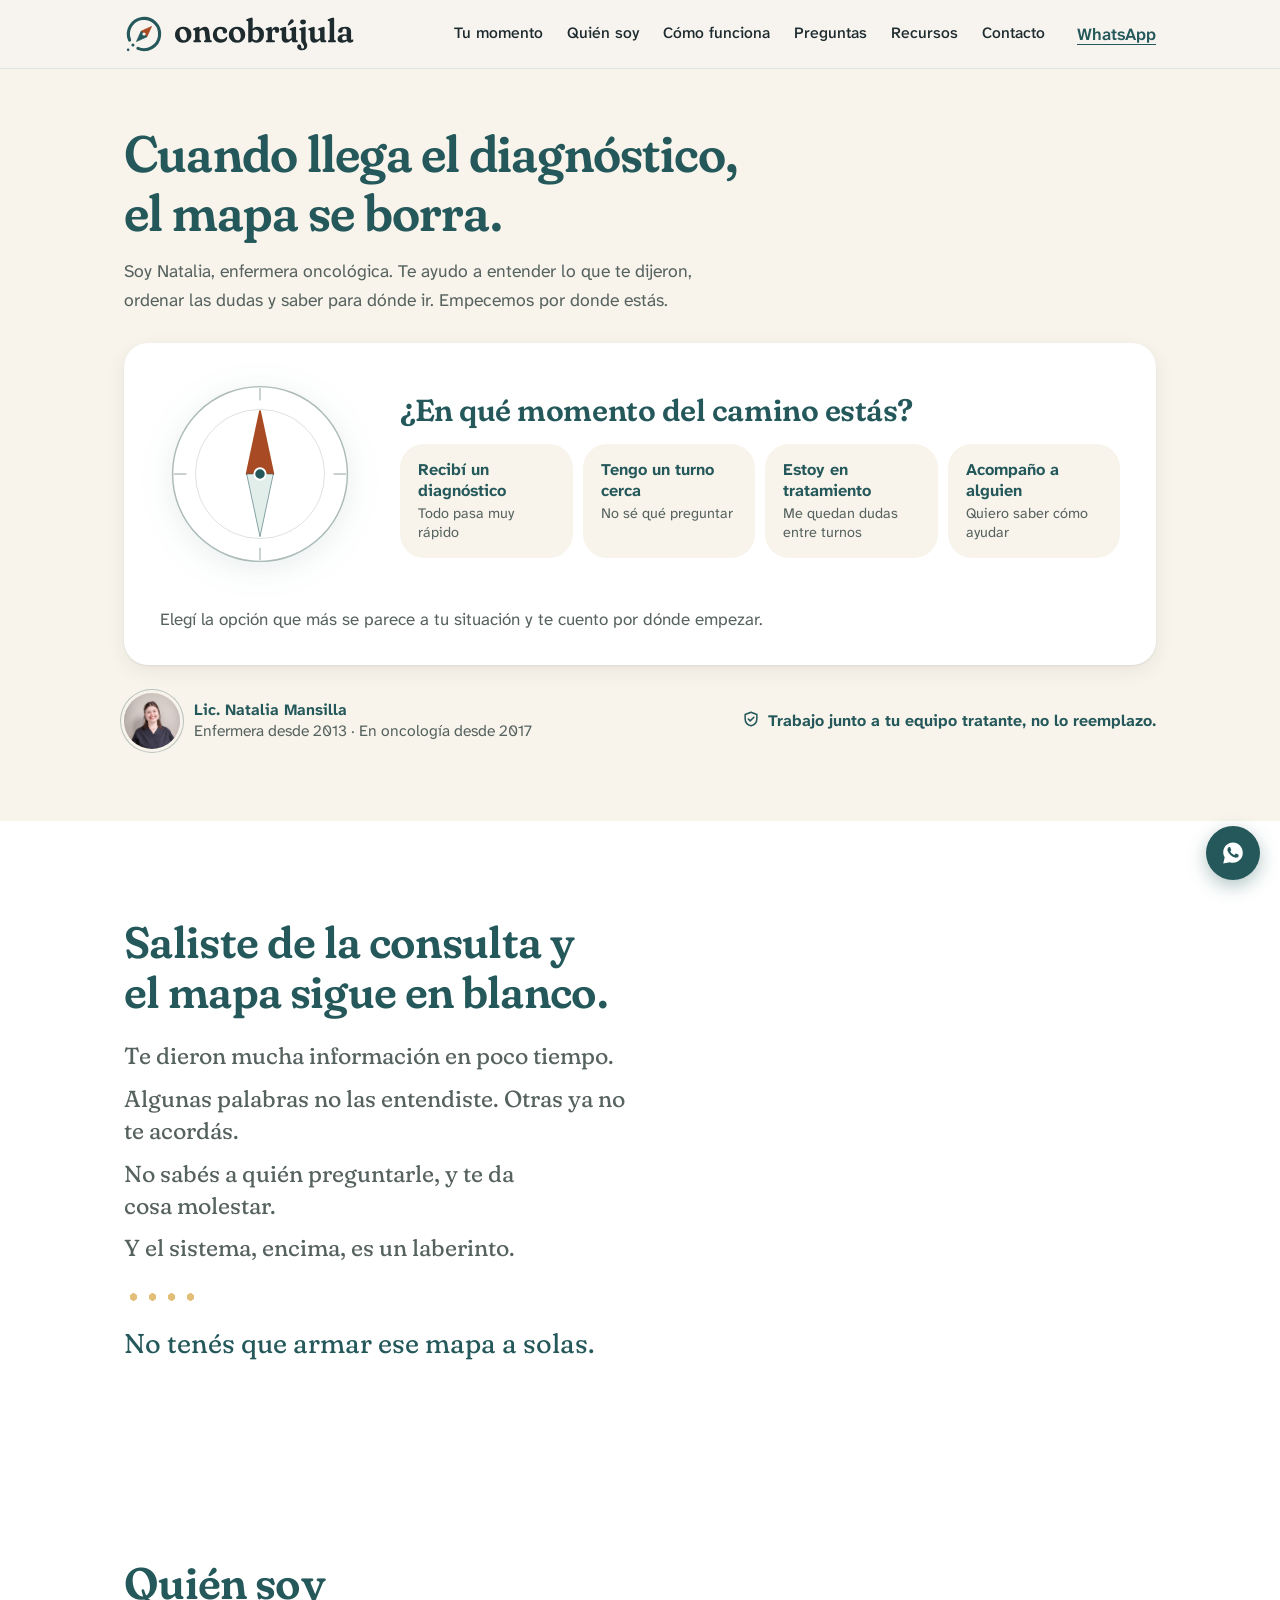
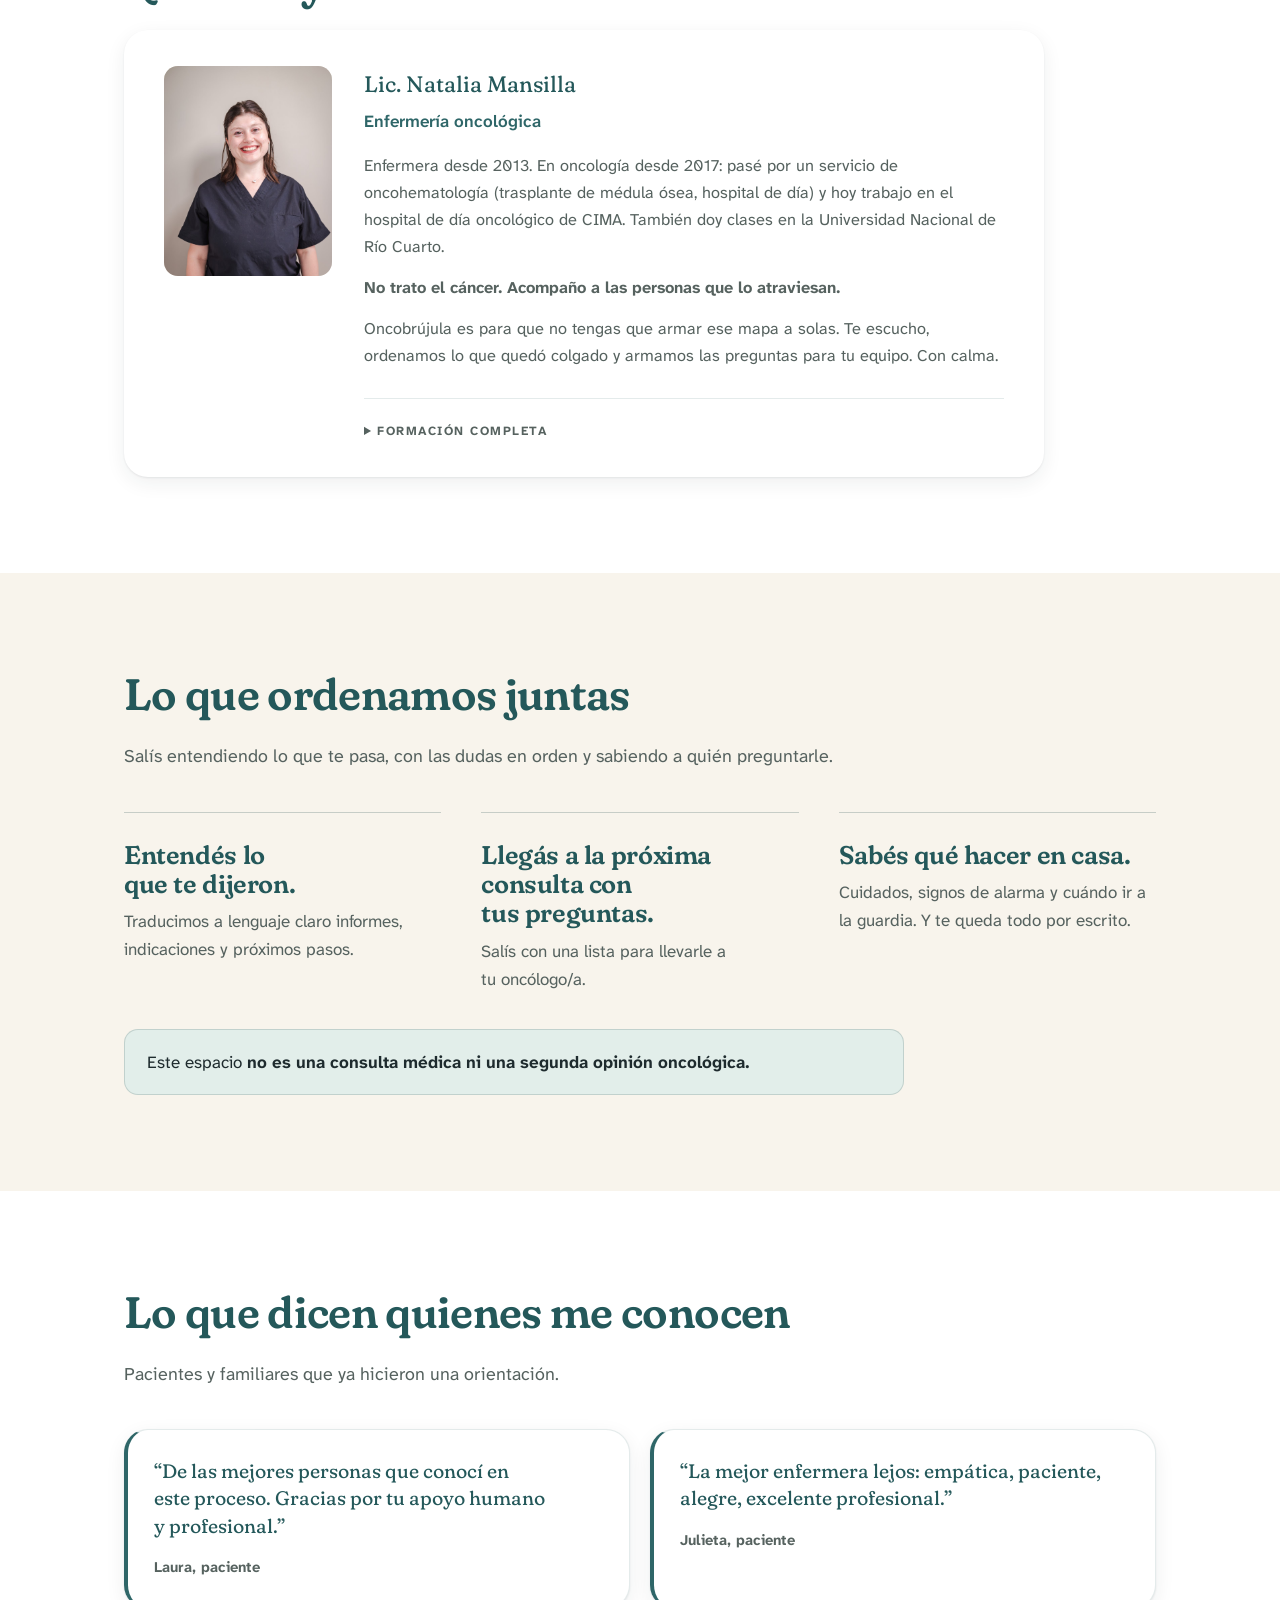
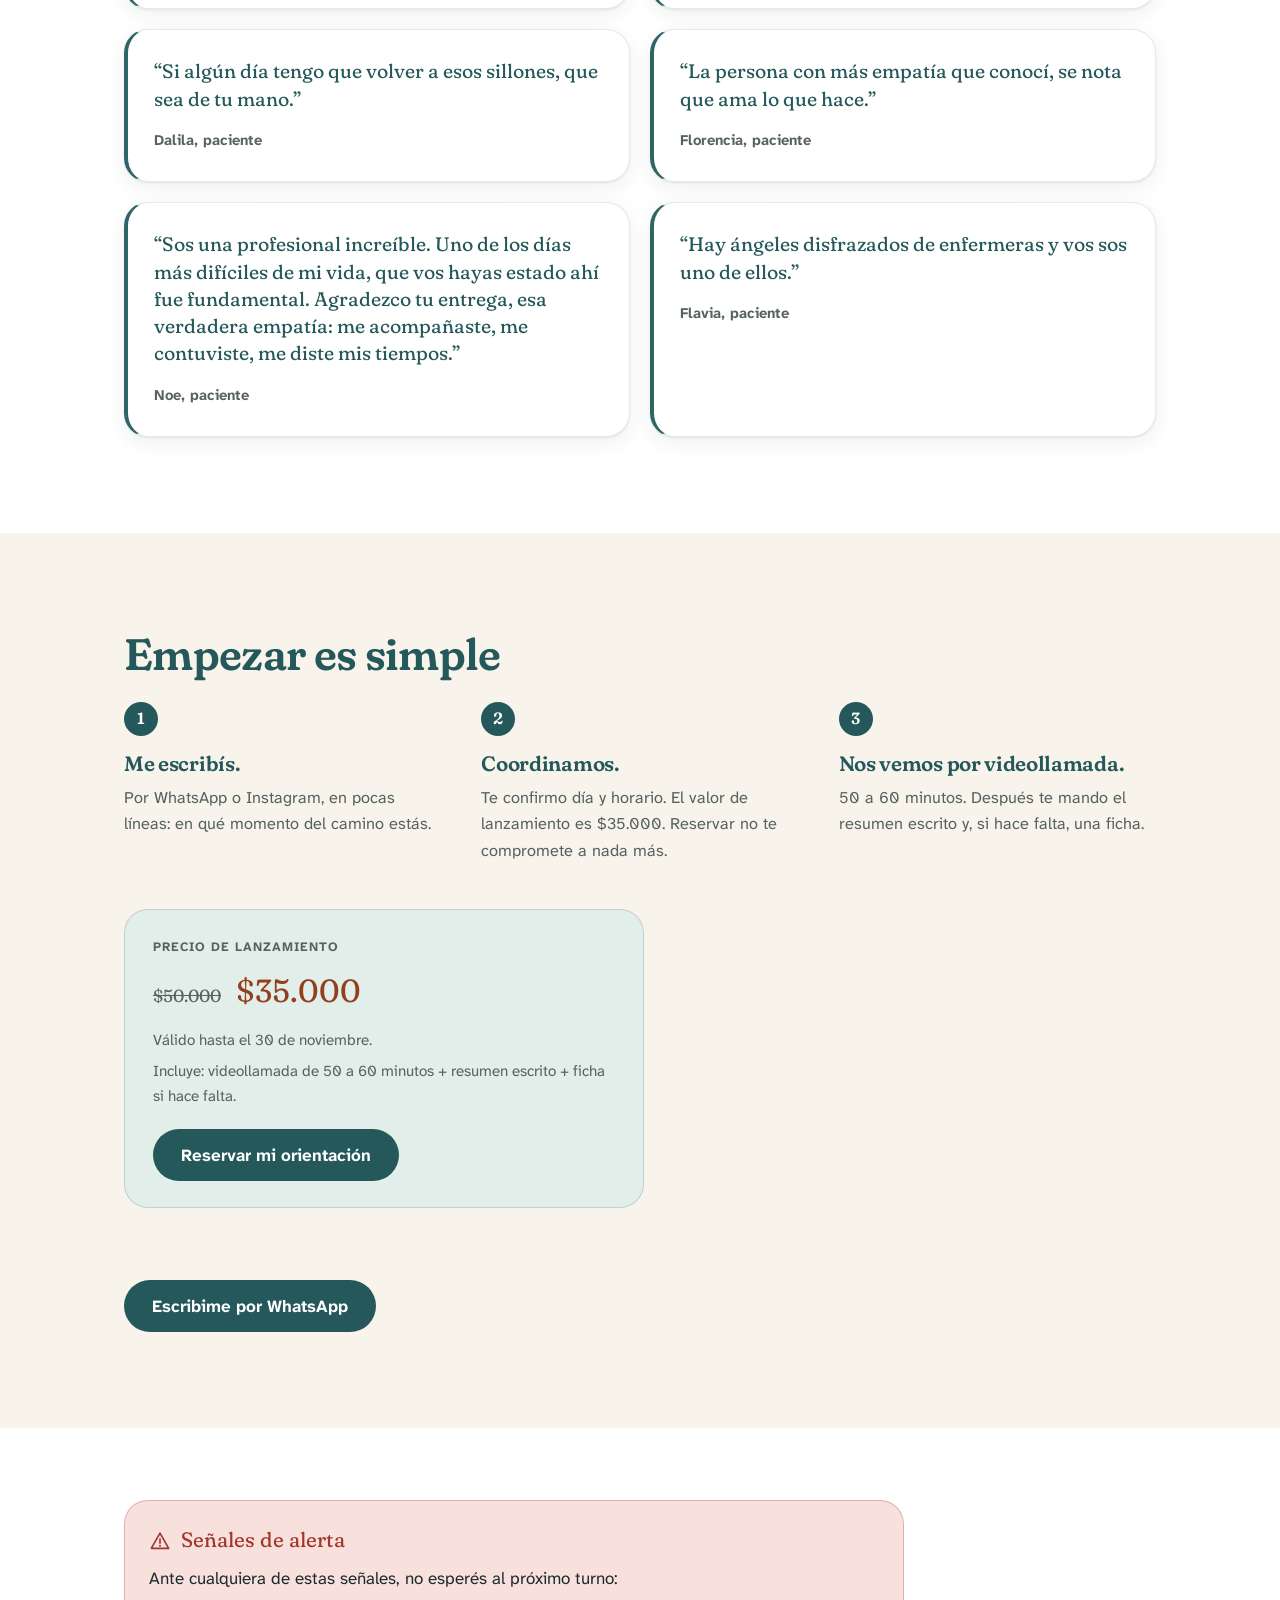
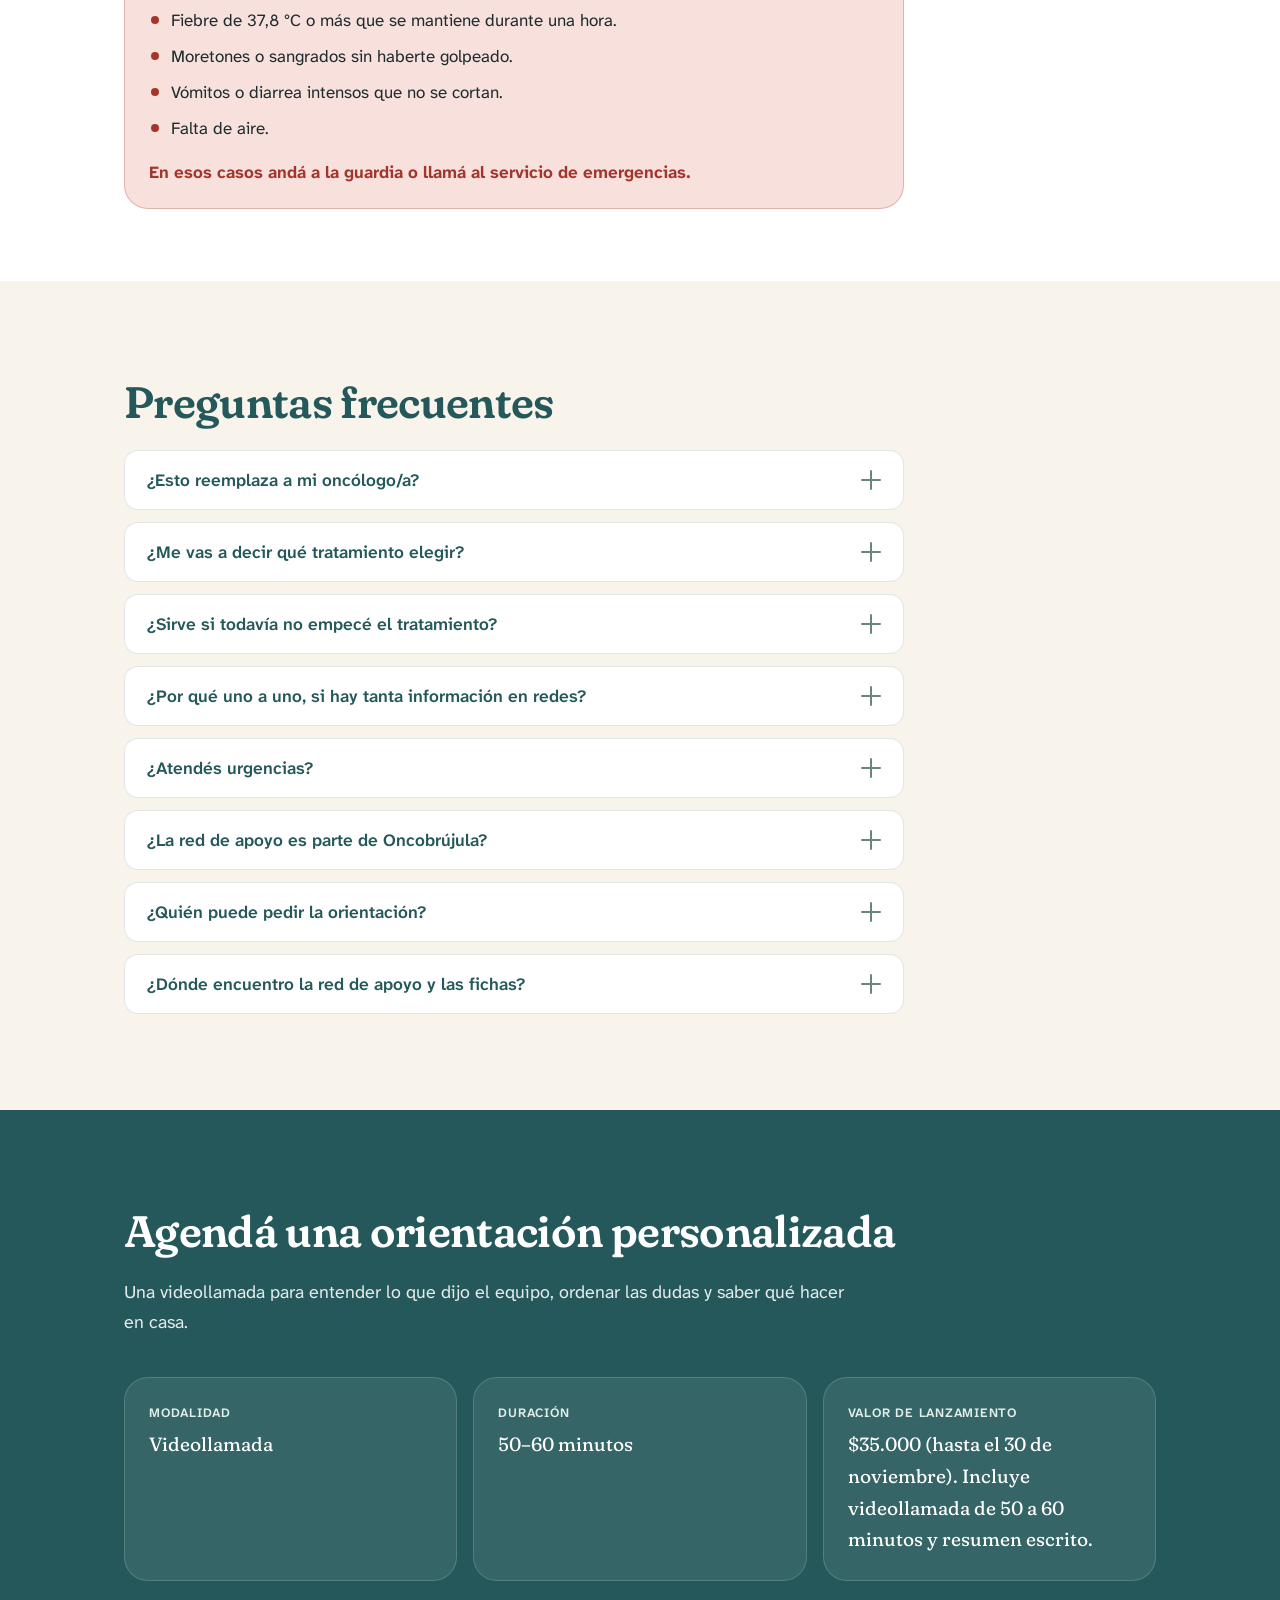
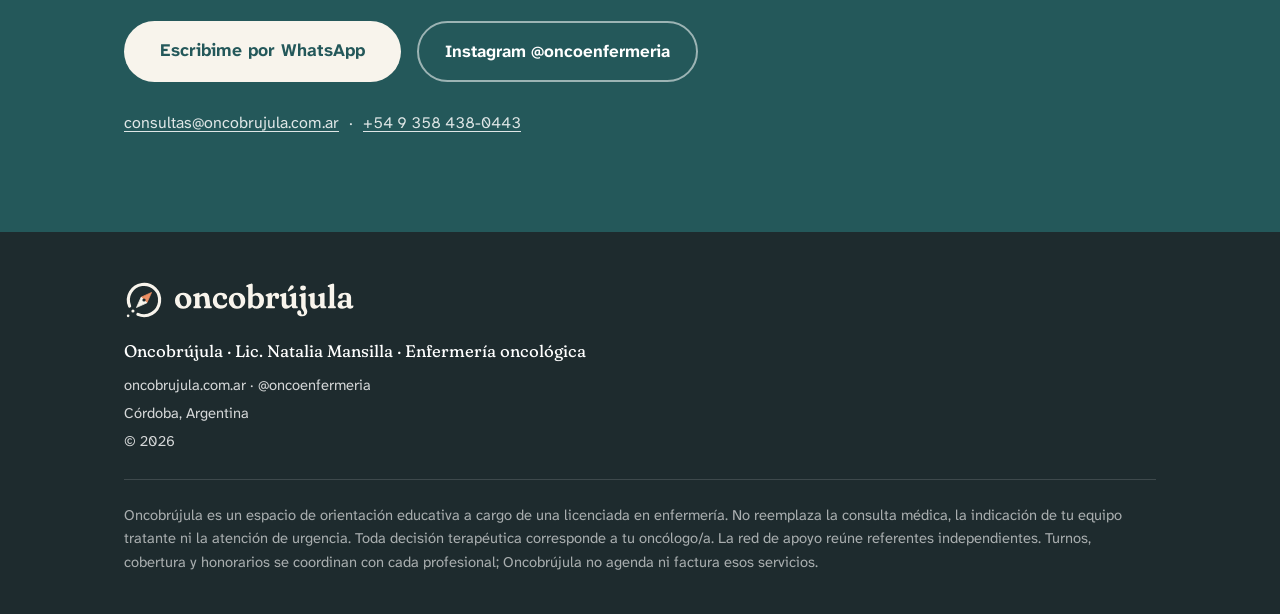
==== commit 110ca3b4: "Ajusta copy a la voz de marca y suma testimonios reales de Instagram - Hero: subtítulo ajustado a la" ====
--- a/index.html
+++ b/index.html
@@ -55,7 +55,7 @@
   <div class="container">
     <div class="hero__head">
       <h1 class="hero__title">Cuando llega el diagnóstico, el mapa se borra.</h1>
-      <p class="hero__lead">Soy Natalia Mansilla, enfermera oncológica. Trabajo en el hospital de día de oncología de CIMA, en Río Cuarto, y te ayudo a entender lo que dijo el equipo, a ordenar las dudas y a saber qué hacer en casa. Empecemos por donde estás.</p>
+      <p class="hero__lead">Soy Natalia, enfermera oncológica. Te ayudo a entender lo que te dijeron, ordenar las dudas y saber para dónde ir. Empecemos por donde estás.</p>
     </div>
     <div class="tablero" id="para-quien">
       <div class="moment" data-moment-root>
@@ -147,6 +147,7 @@
         <p class="about__name">Lic. Natalia Mansilla</p>
         <p class="about__role">Enfermería oncológica</p>
         <p class="about__text">Enfermera desde 2013. En oncología desde 2017: pasé por un servicio de oncohematología (trasplante de médula ósea, hospital de día) y hoy trabajo en el hospital de día oncológico de CIMA. También doy clases en la Universidad Nacional de Río Cuarto.</p>
+        <p class="about__text"><strong>No trato el cáncer. Acompaño a las personas que lo atraviesan.</strong></p>
         <p class="about__text">Oncobrújula es para que no tengas que armar ese mapa a solas. Te escucho, ordenamos lo que quedó colgado y armamos las preguntas para tu equipo. Con calma.</p>
         <details class="about__formacion">
           <summary class="about__formacion-title">Formación completa</summary>
@@ -165,8 +166,8 @@
 </section>
 <section class="section section--tint" id="la-orientacion">
   <div class="container">
-    <h2 class="section__title">Qué ganás con una orientación</h2>
-    <p class="section__lead">Una videollamada de 50 a 60 minutos, uno a uno y sobre tu caso, pensada para que salgas con más claridad de la que entraste.</p>
+    <h2 class="section__title">Lo que ordenamos juntas</h2>
+    <p class="section__lead">Salís entendiendo lo que te pasa, con las dudas en orden y sabiendo a quién preguntarle.</p>
     <ul class="gains">
       <li><h3>Entendés lo que te dijeron.</h3><p>Traducimos a lenguaje claro informes, indicaciones y próximos pasos.</p></li>
       <li><h3>Llegás a la próxima consulta con tus preguntas.</h3><p>Salís con una lista para llevarle a tu oncólogo/a.</p></li>
@@ -184,6 +185,8 @@
       <li class="quote"><blockquote>La mejor enfermera lejos: empática, paciente, alegre, excelente profesional.</blockquote><p class="quote__author">Julieta, paciente</p></li>
       <li class="quote"><blockquote>Si algún día tengo que volver a esos sillones, que sea de tu mano.</blockquote><p class="quote__author">Dalila, paciente</p></li>
       <li class="quote"><blockquote>La persona con más empatía que conocí, se nota que ama lo que hace.</blockquote><p class="quote__author">Florencia, paciente</p></li>
+      <li class="quote"><blockquote>Sos una profesional increíble. Uno de los días más difíciles de mi vida, que vos hayas estado ahí fue fundamental. Agradezco tu entrega, esa verdadera empatía: me acompañaste, me contuviste, me diste mis tiempos.</blockquote><p class="quote__author">Noe, paciente</p></li>
+      <li class="quote"><blockquote>Hay ángeles disfrazados de enfermeras y vos sos uno de ellos.</blockquote><p class="quote__author">Flavia, paciente</p></li>
     </ul>
   </div>
 </section>
@@ -200,7 +203,7 @@
       <p class="price__amount"><span class="price__old">$50.000</span> $35.000</p>
       <p class="price__valid">Válido hasta el 30 de noviembre.</p>
       <p class="price__includes">Incluye: videollamada de 50 a 60 minutos + resumen escrito + ficha si hace falta.</p>
-      <a data-goatcounter-click="whatsapp-precio" href="https://wa.me/5493584380443?text=Hola%20Natalia%2C%20quiero%20reservar%20una%20orientaci%C3%B3n%20de%20Oncobr%C3%BAjula.%20Estoy%20en%20este%20momento%3A%20" class="btn btn--whatsapp" target="_blank" rel="noopener">Reservar mi lugar</a>
+      <a data-goatcounter-click="whatsapp-precio" href="https://wa.me/5493584380443?text=Hola%20Natalia%2C%20quiero%20reservar%20una%20orientaci%C3%B3n%20de%20Oncobr%C3%BAjula.%20Estoy%20en%20este%20momento%3A%20" class="btn btn--whatsapp" target="_blank" rel="noopener">Reservar mi orientación</a>
     </div>
     <a data-goatcounter-click="whatsapp-como-funciona" href="https://wa.me/5493584380443?text=Hola%20Natalia%2C%20quiero%20reservar%20una%20orientaci%C3%B3n%20de%20Oncobr%C3%BAjula.%20Estoy%20en%20este%20momento%3A%20" class="btn btn--whatsapp steps__cta" target="_blank" rel="noopener">Escribime por WhatsApp</a>
   </div>
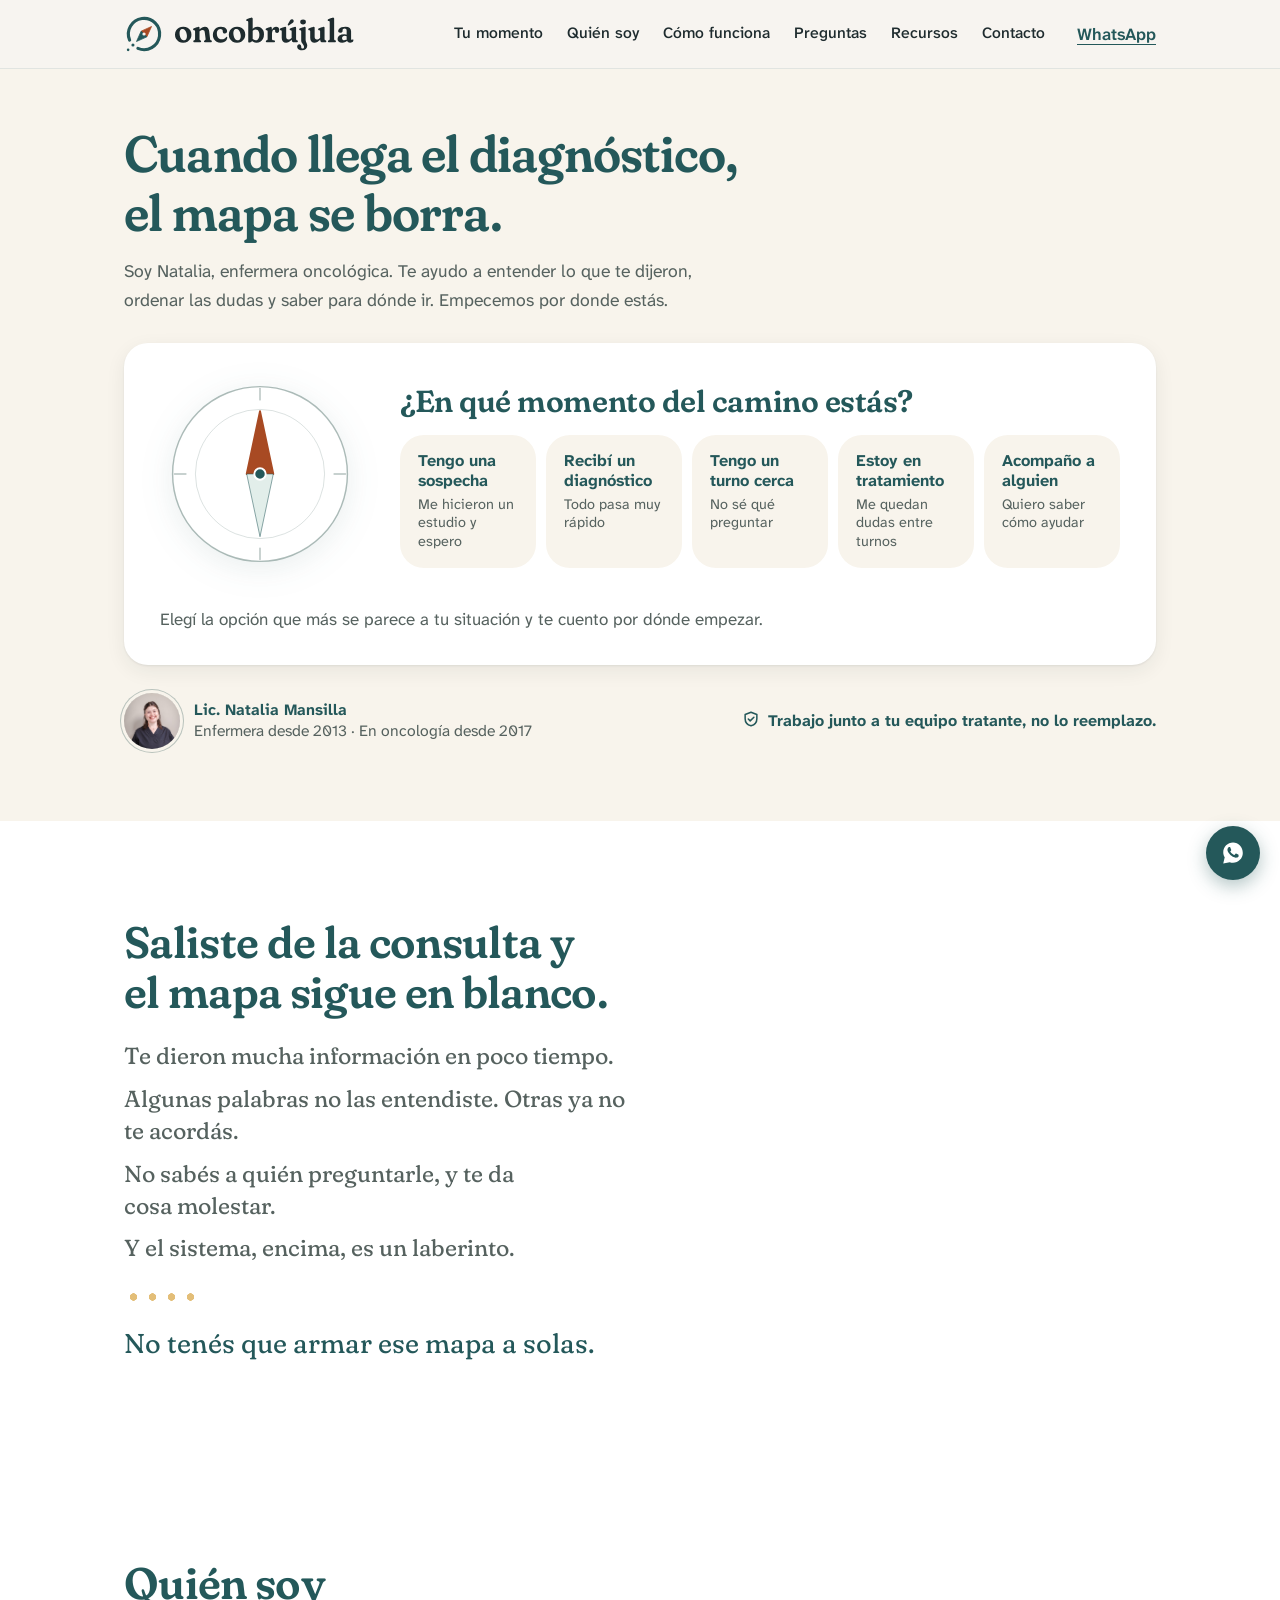
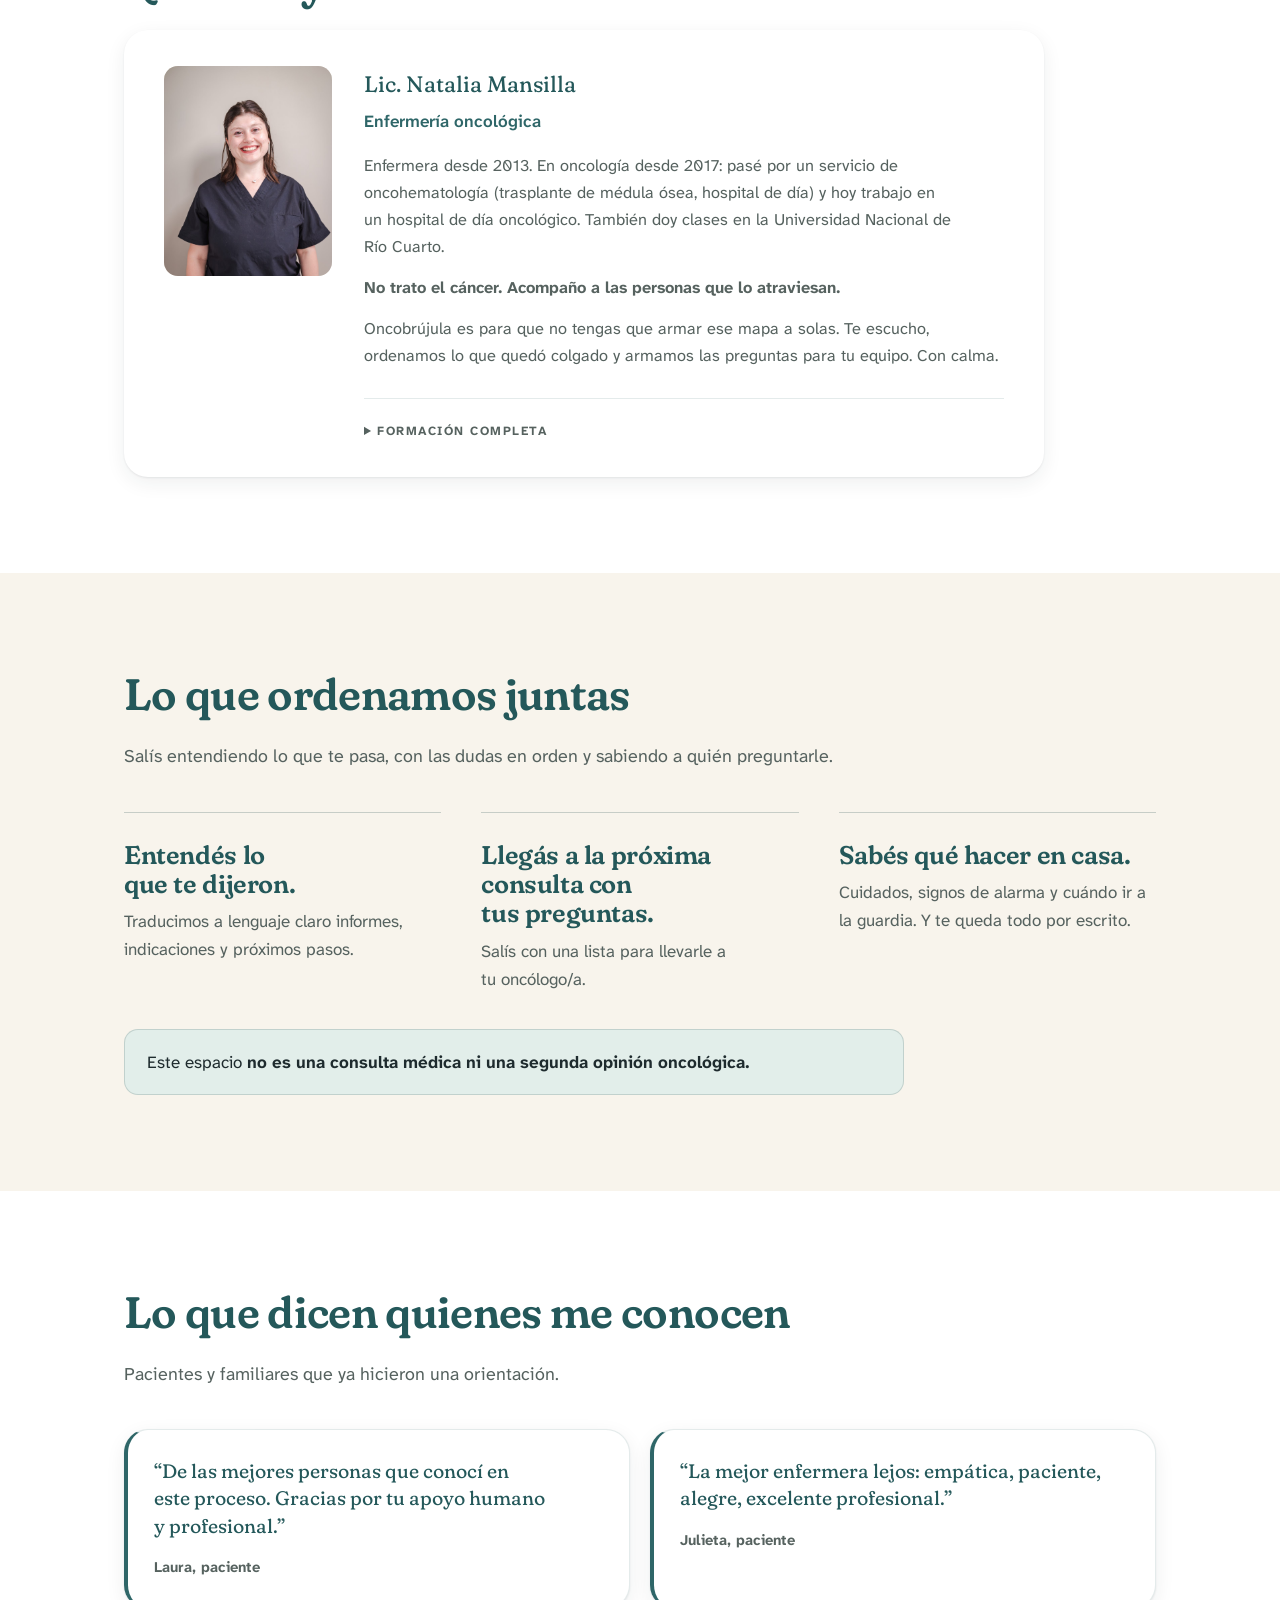
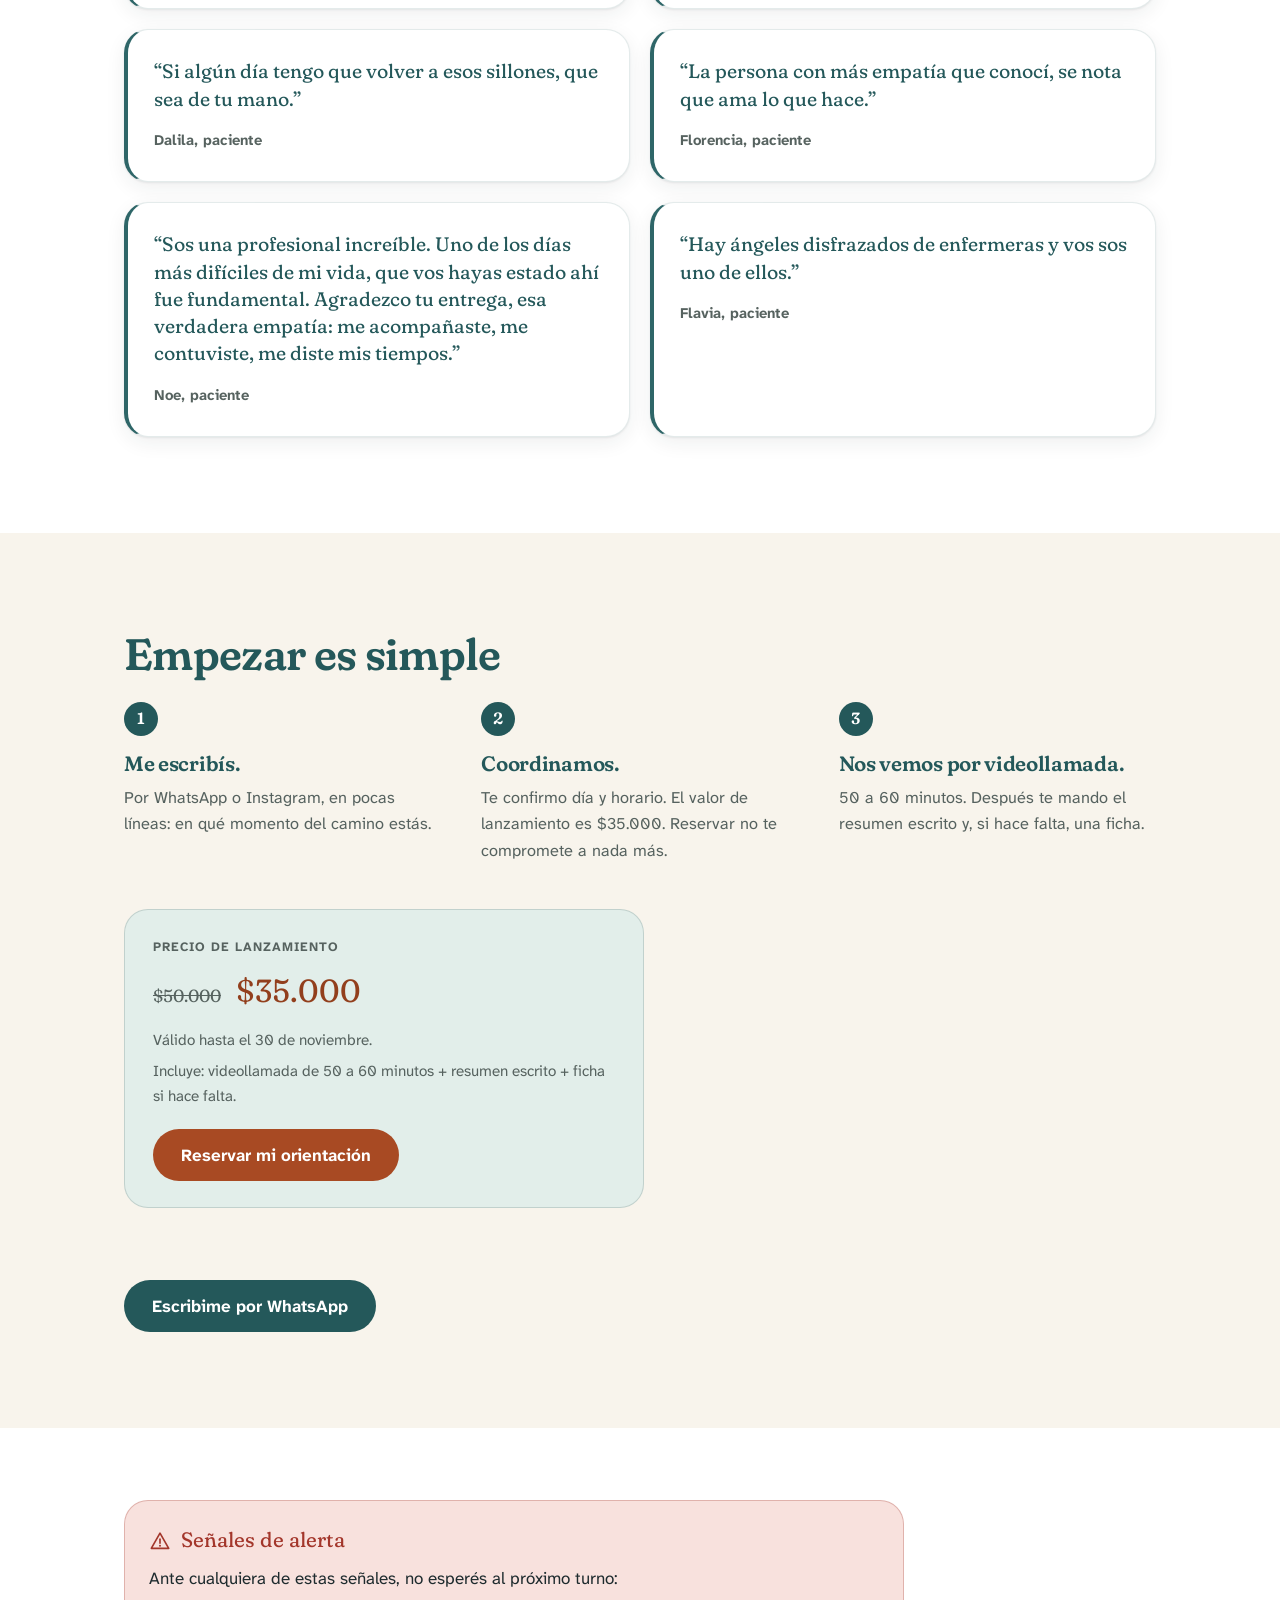
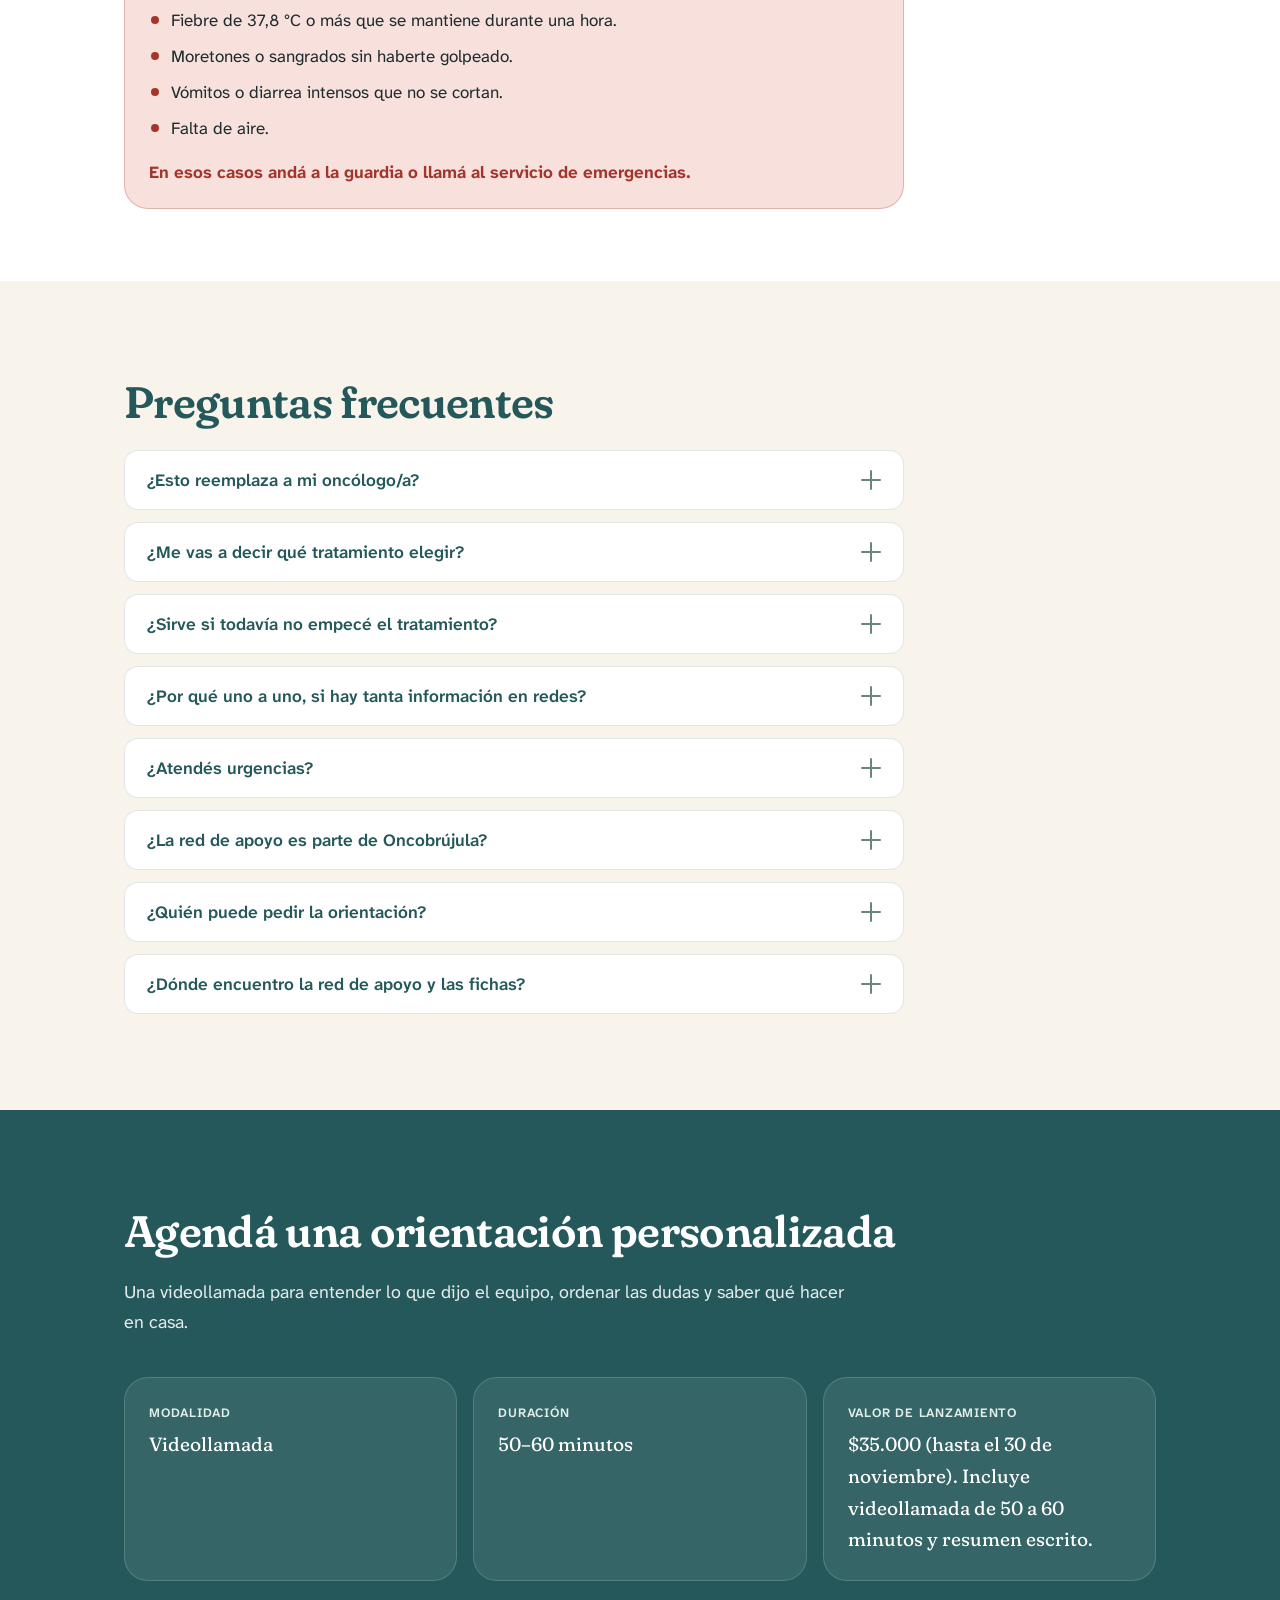
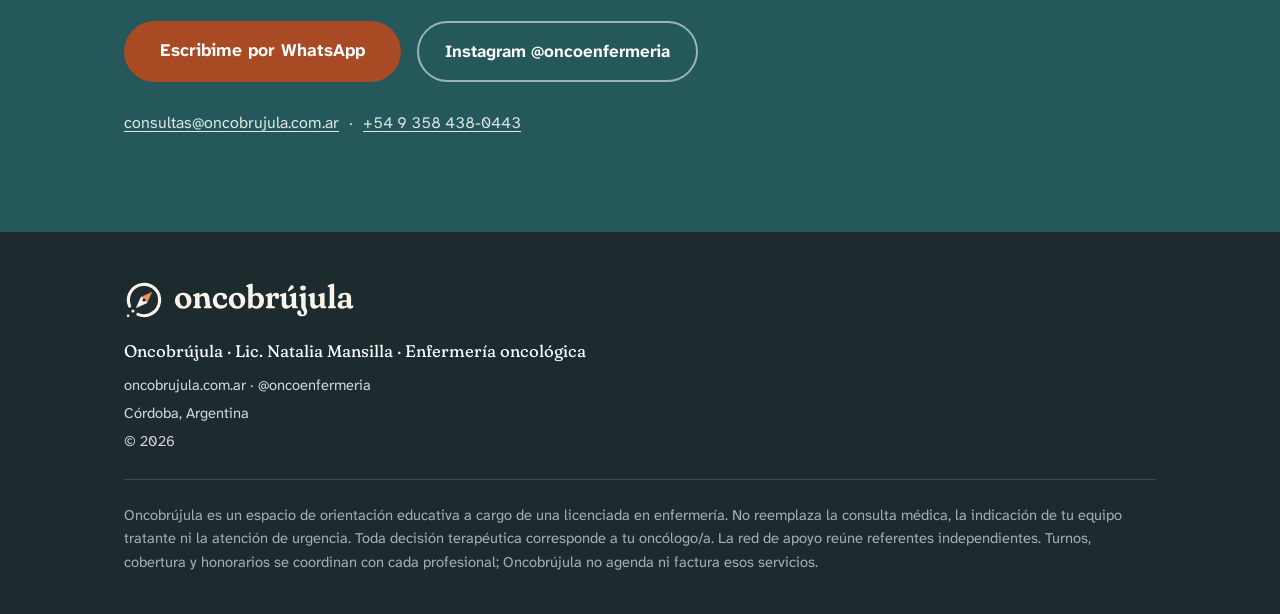
==== commit 3c3d6ad3: "Agrega el momento "Tengo una sospecha" (brecha crítica) al tablero Nuevo primer momento del tablero," ====
--- a/index.html
+++ b/index.html
@@ -20,7 +20,7 @@
 <meta property="og:image:alt" content="Oncobrújula: Cuando llega el diagnóstico, el mapa se borra. Lic. Natalia Mansilla, enfermería oncológica.">
 <meta name="twitter:card" content="summary_large_image">
 <meta name="theme-color" content="#F8F4EC">
-<link rel="stylesheet" href="style.css?v=20261111">
+<link rel="stylesheet" href="style.css?v=20261111b">
 <link rel="stylesheet" href="about.css?v=20261111">
 <link rel="stylesheet" href="recursos.css?v=20261110">
 <link rel="stylesheet" href="fichas.css?v=20261110">
@@ -73,14 +73,33 @@
         <div class="moment__ask">
           <h2 class="moment__question">¿En qué momento del camino estás?</h2>
           <div class="moment__opts" role="group" aria-label="Tu momento">
-        <button type="button" class="moment__opt" id="opt-diagnostico" data-moment="diagnostico" data-angle="0" aria-pressed="false" aria-controls="panel-diagnostico"><span class="moment__opt-title">Recibí un diagnóstico</span><span class="moment__opt-sub">Todo pasa muy rápido</span></button>
-        <button type="button" class="moment__opt" id="opt-turno" data-moment="turno" data-angle="90" aria-pressed="false" aria-controls="panel-turno"><span class="moment__opt-title">Tengo un turno cerca</span><span class="moment__opt-sub">No sé qué preguntar</span></button>
-        <button type="button" class="moment__opt" id="opt-tratamiento" data-moment="tratamiento" data-angle="180" aria-pressed="false" aria-controls="panel-tratamiento"><span class="moment__opt-title">Estoy en tratamiento</span><span class="moment__opt-sub">Me quedan dudas entre turnos</span></button>
-        <button type="button" class="moment__opt" id="opt-familia" data-moment="familia" data-angle="270" aria-pressed="false" aria-controls="panel-familia"><span class="moment__opt-title">Acompaño a alguien</span><span class="moment__opt-sub">Quiero saber cómo ayudar</span></button>
+        <button type="button" class="moment__opt" id="opt-sospecha" data-moment="sospecha" data-angle="0" aria-pressed="false" aria-controls="panel-sospecha"><span class="moment__opt-title">Tengo una sospecha</span><span class="moment__opt-sub">Me hicieron un estudio y espero</span></button>
+        <button type="button" class="moment__opt" id="opt-diagnostico" data-moment="diagnostico" data-angle="72" aria-pressed="false" aria-controls="panel-diagnostico"><span class="moment__opt-title">Recibí un diagnóstico</span><span class="moment__opt-sub">Todo pasa muy rápido</span></button>
+        <button type="button" class="moment__opt" id="opt-turno" data-moment="turno" data-angle="144" aria-pressed="false" aria-controls="panel-turno"><span class="moment__opt-title">Tengo un turno cerca</span><span class="moment__opt-sub">No sé qué preguntar</span></button>
+        <button type="button" class="moment__opt" id="opt-tratamiento" data-moment="tratamiento" data-angle="216" aria-pressed="false" aria-controls="panel-tratamiento"><span class="moment__opt-title">Estoy en tratamiento</span><span class="moment__opt-sub">Me quedan dudas entre turnos</span></button>
+        <button type="button" class="moment__opt" id="opt-familia" data-moment="familia" data-angle="288" aria-pressed="false" aria-controls="panel-familia"><span class="moment__opt-title">Acompaño a alguien</span><span class="moment__opt-sub">Quiero saber cómo ayudar</span></button>
         </div>
         </div>
         <div class="moment__out" aria-live="polite">
           <p class="moment__hint">Elegí la opción que más se parece a tu situación y te cuento por dónde empezar.</p>
+        <div class="moment__panel" id="panel-sospecha" role="region" aria-labelledby="opt-sospecha" tabindex="-1" hidden>
+          <div class="moment__guide">
+            <p class="moment__chosen">Tu momento: <strong>Tengo una sospecha</strong></p>
+            <p class="moment__echo">Te hicieron un estudio, apareció algo y todavía no hay diagnóstico.</p>
+            <p class="moment__text">Es el momento con más angustia y menos acompañamiento, y sentir miedo es normal. No podés apurar el resultado, pero sí ordenar la espera: qué estudio sigue, quién lo pide y qué no tiene que esperar.</p>
+            <a class="moment__link" href="fichas/Oncobrujula_Ficha02_Mientras_Esperas_Diagnostico.pdf" download data-goatcounter-click="recurso-desde-brujula-sospecha">Mientras tanto: descargá la ficha "Mientras esperás el diagnóstico" (PDF)</a>
+          </div>
+          <div class="moment__offer">
+            <p class="moment__offer-title">Una orientación para acompañarte en la espera</p>
+            <ul class="moment__offer-list">
+              <li>Entender qué estudio te hicieron y qué paso sigue.</li>
+              <li>Ordenar turnos, autorizaciones y papeles.</li>
+              <li>Armar las preguntas para tu médico/a y saber qué no tiene que esperar.</li>
+            </ul>
+            <a class="btn btn--primary" href="https://wa.me/5493584380443?text=Hola%20Natalia%2C%20me%20hicieron%20un%20estudio%20y%20estoy%20esperando%20el%20diagn%C3%B3stico.%20Quiero%20una%20orientaci%C3%B3n." target="_blank" rel="noopener" data-goatcounter-click="whatsapp-brujula-sospecha">Quiero una orientación</a>
+            <p class="offer__trust"><svg viewBox="0 0 20 20" width="18" height="18" aria-hidden="true"><path d="M10 2.5 3.5 5v4.6c0 4 2.8 6.9 6.5 7.9 3.7-1 6.5-3.9 6.5-7.9V5z" fill="none" stroke="currentColor" stroke-width="1.7" stroke-linejoin="round"/><path d="m7 10 2.1 2.1L13.2 8" fill="none" stroke="currentColor" stroke-width="1.7" stroke-linecap="round" stroke-linejoin="round"/></svg>Trabajo junto a tu equipo tratante, no lo reemplazo.</p>
+          </div>
+        </div>
         <div class="moment__panel" id="panel-diagnostico" role="region" aria-labelledby="opt-diagnostico" tabindex="-1" hidden>
           <div class="moment__guide">
             <p class="moment__chosen">Tu momento: <strong>Recibí un diagnóstico</strong></p>
@@ -115,7 +134,7 @@
         </div>
         </div>
       </div>
-      <noscript><ul class="check-list"><li>Recibiste un diagnóstico y saliste de la consulta con la cabeza llena.</li><li>Tenés un turno cerca y no sabés qué preguntar.</li><li>Estás en tratamiento y entre visitas quedan dudas sobre síntomas, medicación oral o cuidados en casa.</li><li>Acompañás a tu mamá, a tu pareja, a tu papá o a alguien que querés, y necesitás entender qué está pasando.</li></ul></noscript>
+      <noscript><ul class="check-list"><li>Te hicieron un estudio, apareció algo y todavía no hay diagnóstico.</li><li>Recibiste un diagnóstico y saliste de la consulta con la cabeza llena.</li><li>Tenés un turno cerca y no sabés qué preguntar.</li><li>Estás en tratamiento y entre visitas quedan dudas sobre síntomas, medicación oral o cuidados en casa.</li><li>Acompañás a tu mamá, a tu pareja, a tu papá o a alguien que querés, y necesitás entender qué está pasando.</li></ul></noscript>
     </div>
     <div class="hero__foot">
       <a class="hero__byline" href="#quien-soy">
@@ -146,12 +165,13 @@
       <div class="about__copy">
         <p class="about__name">Lic. Natalia Mansilla</p>
         <p class="about__role">Enfermería oncológica</p>
-        <p class="about__text">Enfermera desde 2013. En oncología desde 2017: pasé por un servicio de oncohematología (trasplante de médula ósea, hospital de día) y hoy trabajo en el hospital de día oncológico de CIMA. También doy clases en la Universidad Nacional de Río Cuarto.</p>
+        <p class="about__text">Enfermera desde 2013. En oncología desde 2017: pasé por un servicio de oncohematología (trasplante de médula ósea, hospital de día) y hoy trabajo en un hospital de día oncológico. También doy clases en la Universidad Nacional de Río Cuarto.</p>
         <p class="about__text"><strong>No trato el cáncer. Acompaño a las personas que lo atraviesan.</strong></p>
         <p class="about__text">Oncobrújula es para que no tengas que armar ese mapa a solas. Te escucho, ordenamos lo que quedó colgado y armamos las preguntas para tu equipo. Con calma.</p>
         <details class="about__formacion">
           <summary class="about__formacion-title">Formación completa</summary>
           <ul class="about__formacion-list">
+            <li>Navegación programática del cáncer en Argentina — Ministerio de Salud de la Nación, Dirección Nacional del Cáncer</li>
             <li>Formada en Enfermería oncológica de adultos — Instituto Nacional del Cáncer (INC)</li>
             <li>Formada en Cuidados paliativos para enfermería — Instituto Nacional del Cáncer (INC)</li>
             <li>Formada en Enfermería para oncología pediátrica — Instituto Nacional del Cáncer (INC)</li>
@@ -203,7 +223,7 @@
       <p class="price__amount"><span class="price__old">$50.000</span> $35.000</p>
       <p class="price__valid">Válido hasta el 30 de noviembre.</p>
       <p class="price__includes">Incluye: videollamada de 50 a 60 minutos + resumen escrito + ficha si hace falta.</p>
-      <a data-goatcounter-click="whatsapp-precio" href="https://wa.me/5493584380443?text=Hola%20Natalia%2C%20quiero%20reservar%20una%20orientaci%C3%B3n%20de%20Oncobr%C3%BAjula.%20Estoy%20en%20este%20momento%3A%20" class="btn btn--whatsapp" target="_blank" rel="noopener">Reservar mi orientación</a>
+      <a data-goatcounter-click="whatsapp-precio" href="https://wa.me/5493584380443?text=Hola%20Natalia%2C%20quiero%20reservar%20una%20orientaci%C3%B3n%20de%20Oncobr%C3%BAjula.%20Estoy%20en%20este%20momento%3A%20" class="btn btn--primary" target="_blank" rel="noopener">Reservar mi orientación</a>
     </div>
     <a data-goatcounter-click="whatsapp-como-funciona" href="https://wa.me/5493584380443?text=Hola%20Natalia%2C%20quiero%20reservar%20una%20orientaci%C3%B3n%20de%20Oncobr%C3%BAjula.%20Estoy%20en%20este%20momento%3A%20" class="btn btn--whatsapp steps__cta" target="_blank" rel="noopener">Escribime por WhatsApp</a>
   </div>
@@ -248,7 +268,7 @@
       <div class="info-card info-card--dark"><span class="info-card__label">Valor de lanzamiento</span><span class="info-card__value">$35.000 (hasta el 30 de noviembre). Incluye videollamada de 50 a 60 minutos y resumen escrito.</span></div>
     </div>
     <div class="contact-actions">
-      <a data-goatcounter-click="whatsapp-agenda" href="https://wa.me/5493584380443?text=Hola%20Natalia%2C%20quiero%20reservar%20una%20orientaci%C3%B3n%20de%20Oncobr%C3%BAjula.%20Estoy%20en%20este%20momento%3A%20" class="btn btn--whatsapp btn--large" target="_blank" rel="noopener">Escribime por WhatsApp</a>
+      <a data-goatcounter-click="whatsapp-agenda" href="https://wa.me/5493584380443?text=Hola%20Natalia%2C%20quiero%20reservar%20una%20orientaci%C3%B3n%20de%20Oncobr%C3%BAjula.%20Estoy%20en%20este%20momento%3A%20" class="btn btn--primary btn--large" target="_blank" rel="noopener">Escribime por WhatsApp</a>
       <a data-goatcounter-click="instagram" href="https://instagram.com/oncoenfermeria" class="btn btn--outline-light" target="_blank" rel="noopener">Instagram @oncoenfermeria</a>
     </div>
     <p class="contact-details"><a data-goatcounter-click="mail" href="mailto:consultas@oncobrujula.com.ar">consultas@oncobrujula.com.ar</a> <span aria-hidden="true">·</span> <a href="https://wa.me/5493584380443" target="_blank" rel="noopener">+54 9 358 438-0443</a></p>
--- a/style.css
+++ b/style.css
@@ -973,7 +973,7 @@
   color: var(--teal-dark);
   margin-bottom: 16px;
 }
-.tablero .moment__opts { grid-template-columns: 1fr 1fr; gap: 10px; }
+.tablero .moment__opts { grid-template-columns: 1fr; gap: 10px; }
 .tablero .moment__opt {
   display: flex; flex-direction: column; gap: 4px;
   min-height: 84px; padding: 14px 16px;
@@ -998,6 +998,24 @@
 .tablero .moment__panel[hidden] { display: none; }
 .moment__guide { padding: 4px 2px; }
 .moment__guide .moment__text { margin-bottom: 12px; }
+
+.moment__offer {
+  margin-top: 18px;
+  background: var(--ice);
+  border-radius: var(--radius-md);
+  padding: 20px 22px 22px;
+}
+.moment__offer-title { font-family: var(--font-serif); font-weight: 600; font-size: 1.2rem; line-height: 1.25; color: var(--teal-dark); margin-bottom: 12px; }
+.moment__offer-list { display: grid; gap: 8px; margin-bottom: 16px; }
+.moment__offer-list li { position: relative; padding-left: 26px; }
+.moment__offer-list li::before {
+  content: ""; position: absolute; left: 0; top: 0.25em; width: 18px; height: 18px; background: var(--teal-dark);
+  -webkit-mask: url("data:image/svg+xml,%3Csvg xmlns='http://www.w3.org/2000/svg' viewBox='0 0 20 20'%3E%3Cpath d='M4 10.5l3.8 3.8L16 6' fill='none' stroke='black' stroke-width='2.2' stroke-linecap='round' stroke-linejoin='round'/%3E%3C/svg%3E") center/contain no-repeat;
+          mask: url("data:image/svg+xml,%3Csvg xmlns='http://www.w3.org/2000/svg' viewBox='0 0 20 20'%3E%3Cpath d='M4 10.5l3.8 3.8L16 6' fill='none' stroke='black' stroke-width='2.2' stroke-linecap='round' stroke-linejoin='round'/%3E%3C/svg%3E") center/contain no-repeat;
+}
+.moment__offer .btn { width: 100%; }
+.moment__offer .offer__trust { margin-top: 14px; }
+@media (min-width: 720px) { .moment__offer .btn { width: auto; } }
 
 .hero__foot { display: flex; flex-wrap: wrap; align-items: center; justify-content: space-between; gap: 16px 32px; margin-top: 28px; }
 .hero--tablero .hero__byline { margin-top: 0; }
@@ -1013,7 +1031,7 @@
   }
   .tablero .moment__dial { display: block; }
   .tablero .moment__dial svg { width: 190px; height: 190px; }
-  .tablero .moment__opts { grid-template-columns: repeat(4, 1fr); }
+  .tablero .moment__opts { grid-template-columns: repeat(5, 1fr); }
   .tablero .moment__panel { grid-template-columns: 1fr; max-width: 640px; align-items: start; border-top: 1px solid var(--line); padding-top: 26px; }
 }
 .tablero .moment__panel { border-radius: 0; }
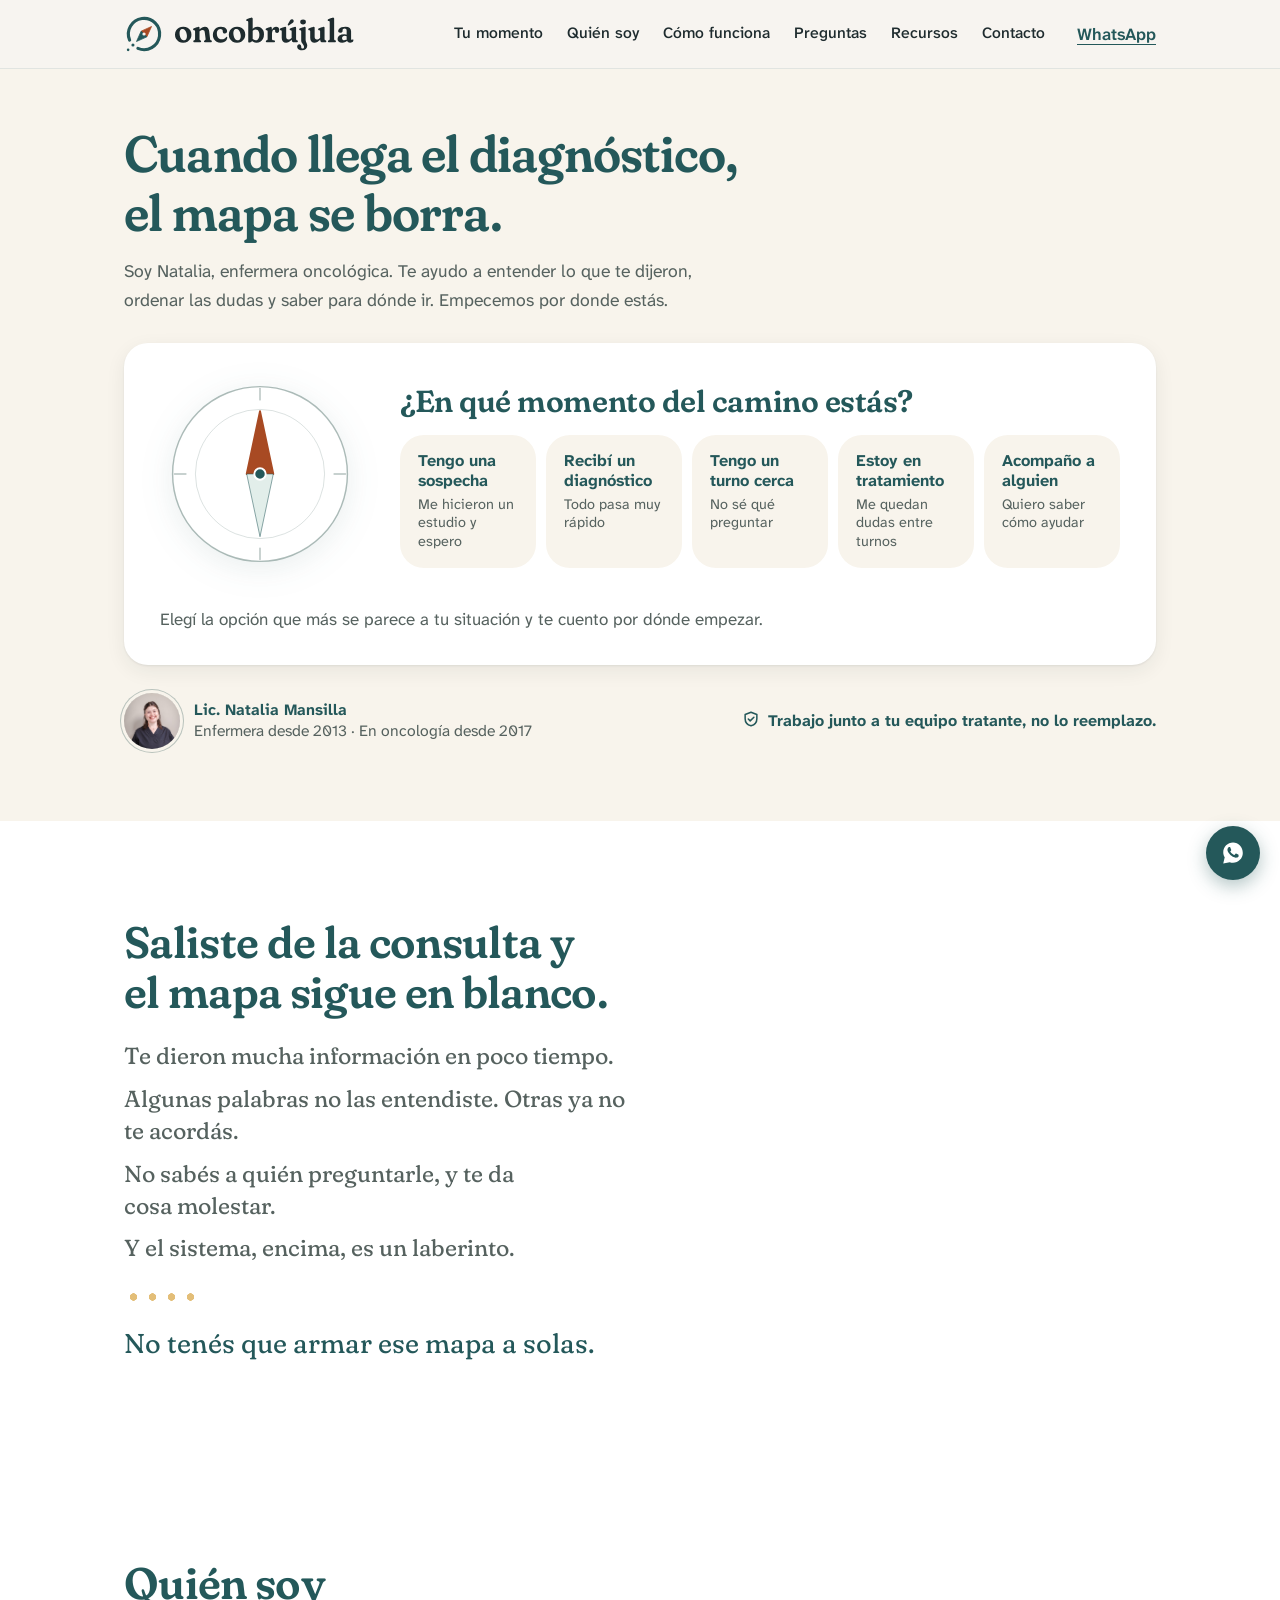
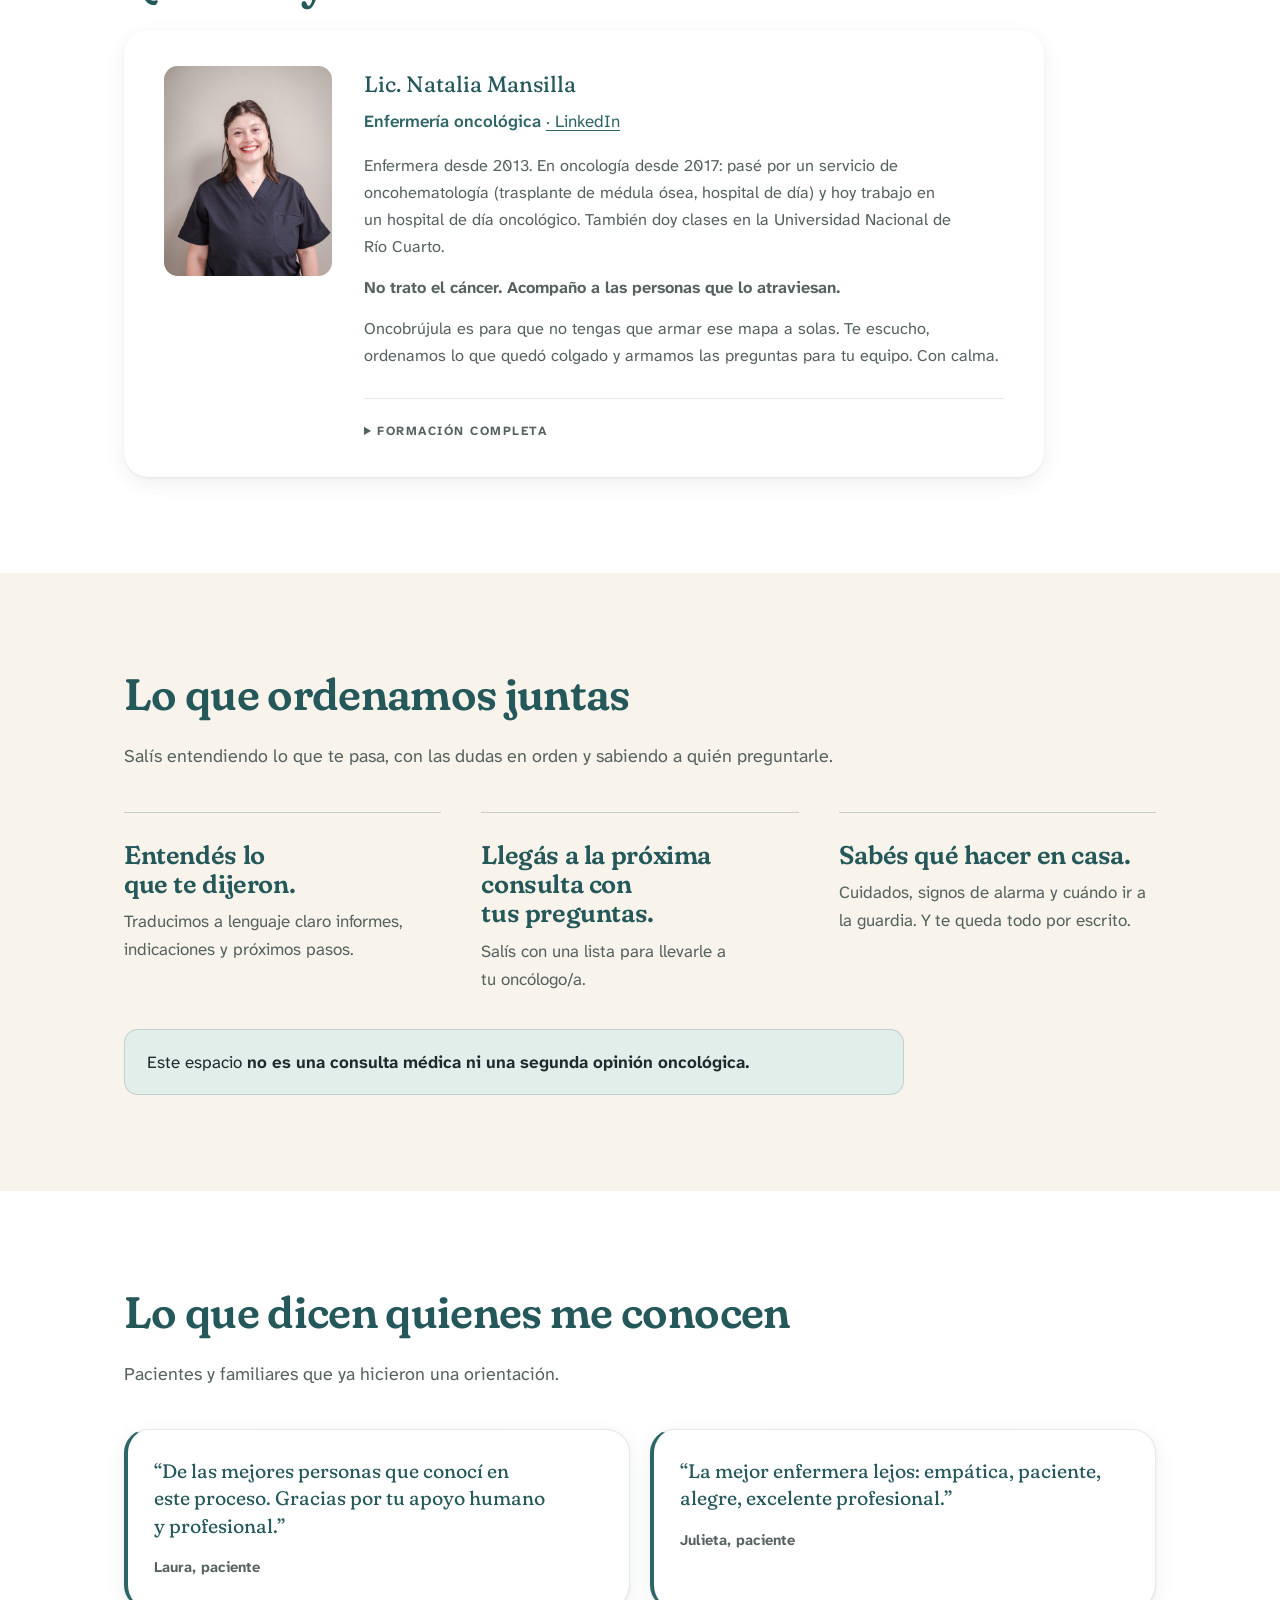
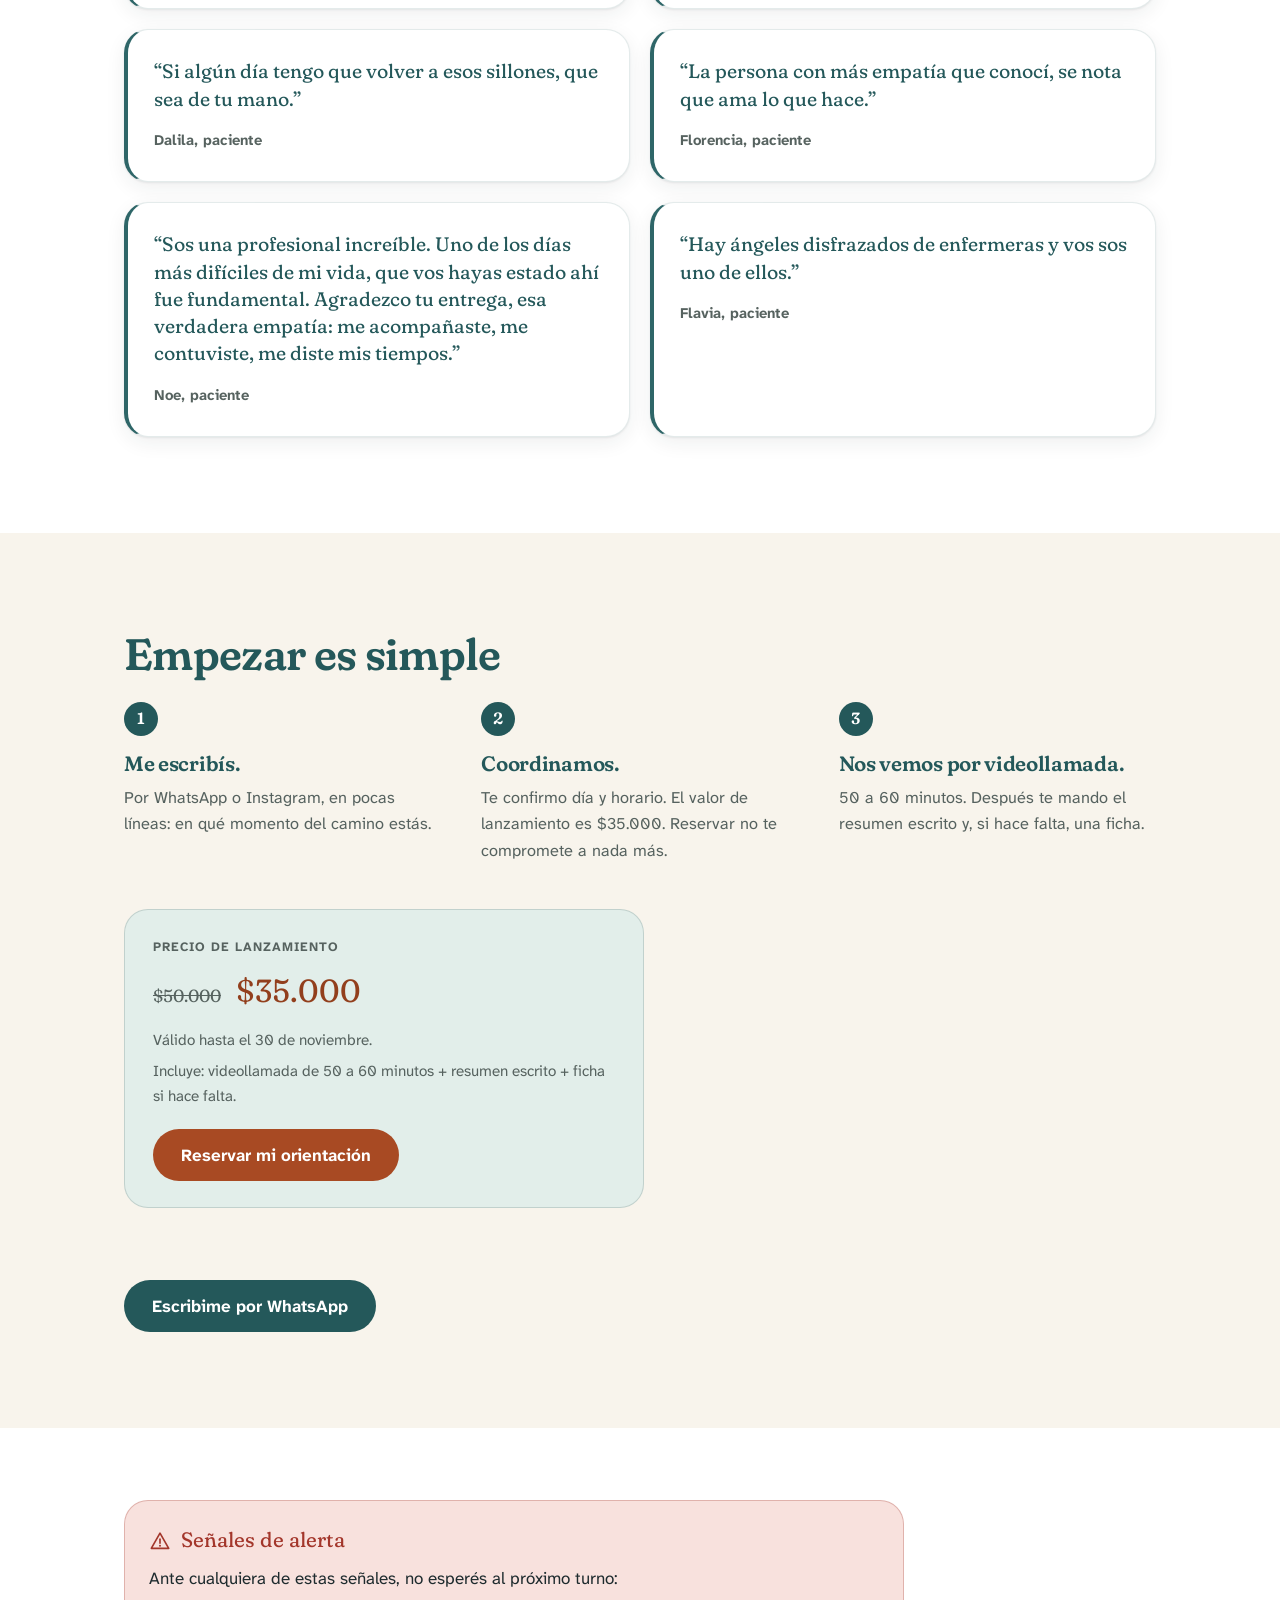
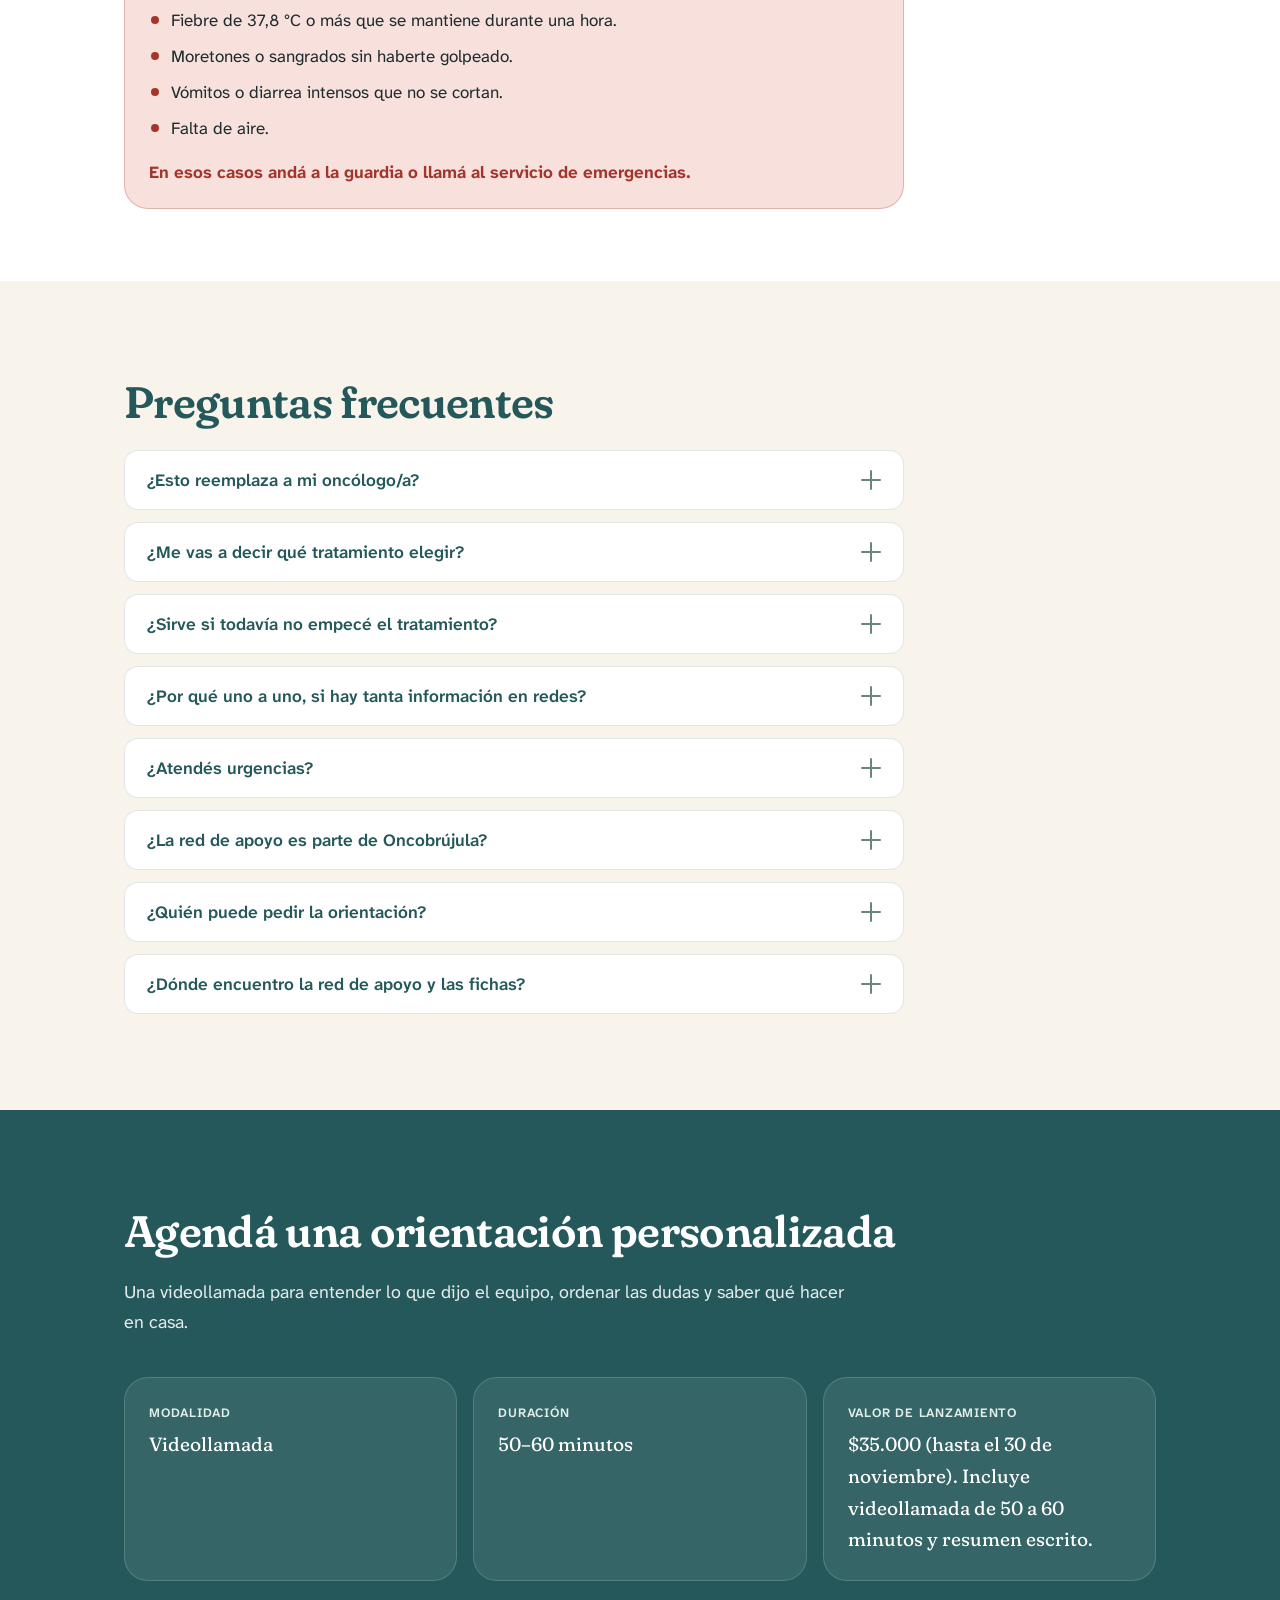
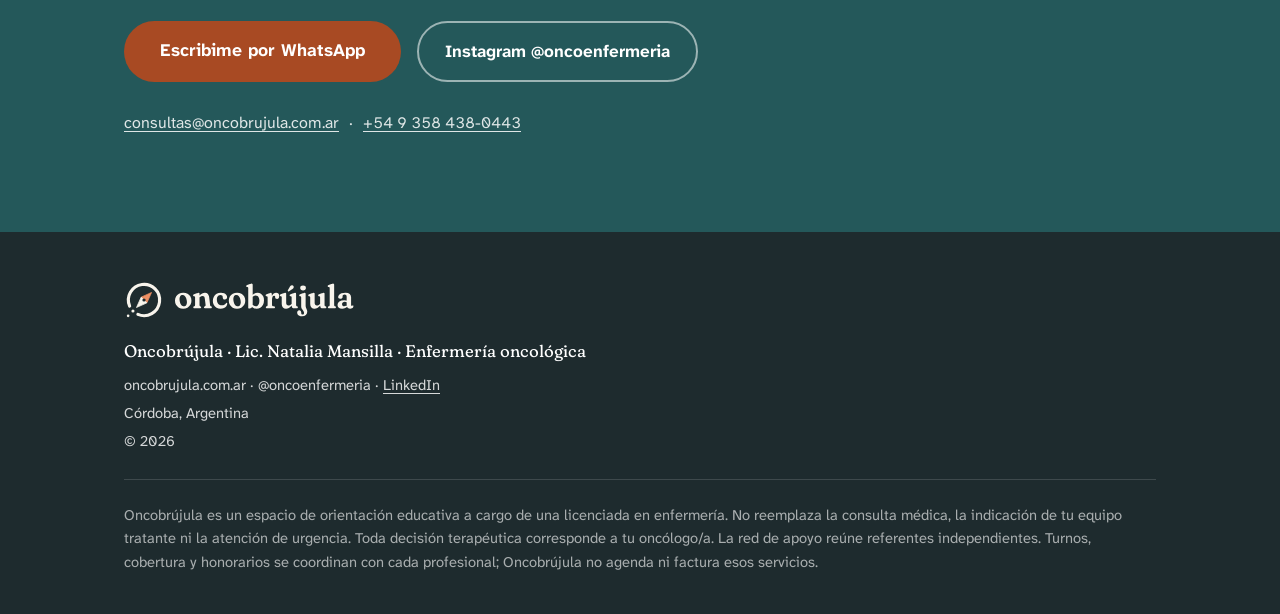
==== commit 35477071: "Suma los links de LinkedIn - Quién soy: link al LinkedIn personal de Natalia, junto al rol. - Footer" ====
--- a/index.html
+++ b/index.html
@@ -21,7 +21,7 @@
 <meta name="twitter:card" content="summary_large_image">
 <meta name="theme-color" content="#F8F4EC">
 <link rel="stylesheet" href="style.css?v=20261111b">
-<link rel="stylesheet" href="about.css?v=20261111">
+<link rel="stylesheet" href="about.css?v=20261111b">
 <link rel="stylesheet" href="recursos.css?v=20261110">
 <link rel="stylesheet" href="fichas.css?v=20261110">
 <link rel="stylesheet" href="precio.css?v=20261110">
@@ -164,7 +164,7 @@
       <img class="about__photo" src="img/natalia.jpg" alt="Natalia Mansilla, licenciada en enfermería, de ambo oscuro y sonriendo." width="1000" height="1498" loading="lazy">
       <div class="about__copy">
         <p class="about__name">Lic. Natalia Mansilla</p>
-        <p class="about__role">Enfermería oncológica</p>
+        <p class="about__role">Enfermería oncológica <a class="about__linkedin" href="https://www.linkedin.com/in/natalia-lmansilla" target="_blank" rel="noopener">· LinkedIn</a></p>
         <p class="about__text">Enfermera desde 2013. En oncología desde 2017: pasé por un servicio de oncohematología (trasplante de médula ósea, hospital de día) y hoy trabajo en un hospital de día oncológico. También doy clases en la Universidad Nacional de Río Cuarto.</p>
         <p class="about__text"><strong>No trato el cáncer. Acompaño a las personas que lo atraviesan.</strong></p>
         <p class="about__text">Oncobrújula es para que no tengas que armar ese mapa a solas. Te escucho, ordenamos lo que quedó colgado y armamos las preguntas para tu equipo. Con calma.</p>
@@ -278,7 +278,7 @@
 <footer class="footer"><div class="container">
   <img class="footer__logo" src="img/oncobrujula-logo-horizontal-negativo.svg" alt="Oncobrújula" width="231" height="40">
   <p class="footer__brand">Oncobrújula · Lic. Natalia Mansilla · Enfermería oncológica</p>
-  <p class="footer__meta">oncobrujula.com.ar · @oncoenfermeria</p>
+  <p class="footer__meta">oncobrujula.com.ar · @oncoenfermeria · <a href="https://www.linkedin.com/company/oncobrujula/" target="_blank" rel="noopener">LinkedIn</a></p>
   <p class="footer__meta">Córdoba, Argentina</p>
   <p class="footer__meta">© 2026</p>
   <p class="footer__disclaimer">Oncobrújula es un espacio de orientación educativa a cargo de una licenciada en enfermería. No reemplaza la consulta médica, la indicación de tu equipo tratante ni la atención de urgencia. Toda decisión terapéutica corresponde a tu oncólogo/a. La red de apoyo reúne referentes independientes. Turnos, cobertura y honorarios se coordinan con cada profesional; Oncobrújula no agenda ni factura esos servicios.</p>
--- a/about.css
+++ b/about.css
@@ -1,6 +1,7 @@
 .about{max-width:920px;background:var(--white);border-radius:var(--radius-lg);padding:28px;box-shadow:var(--shadow);display:grid;gap:22px;align-items:start;justify-items:center}
 .about__photo{width:148px;height:148px;object-fit:cover;object-position:center 18%;border-radius:16px;background:#EFE9DE}
 .about__copy{width:100%}
+.about__linkedin{font-weight:400;text-decoration:underline;text-underline-offset:3px}
 .about__text+.about__text{margin-top:14px}
 .about__formacion{margin-top:28px;padding-top:22px;border-top:1px solid rgba(36, 88, 90,.12)}
 .about__formacion-title{font-size:.78rem;font-weight:700;letter-spacing:.12em;text-transform:uppercase;color:var(--sage-dark);cursor:pointer}
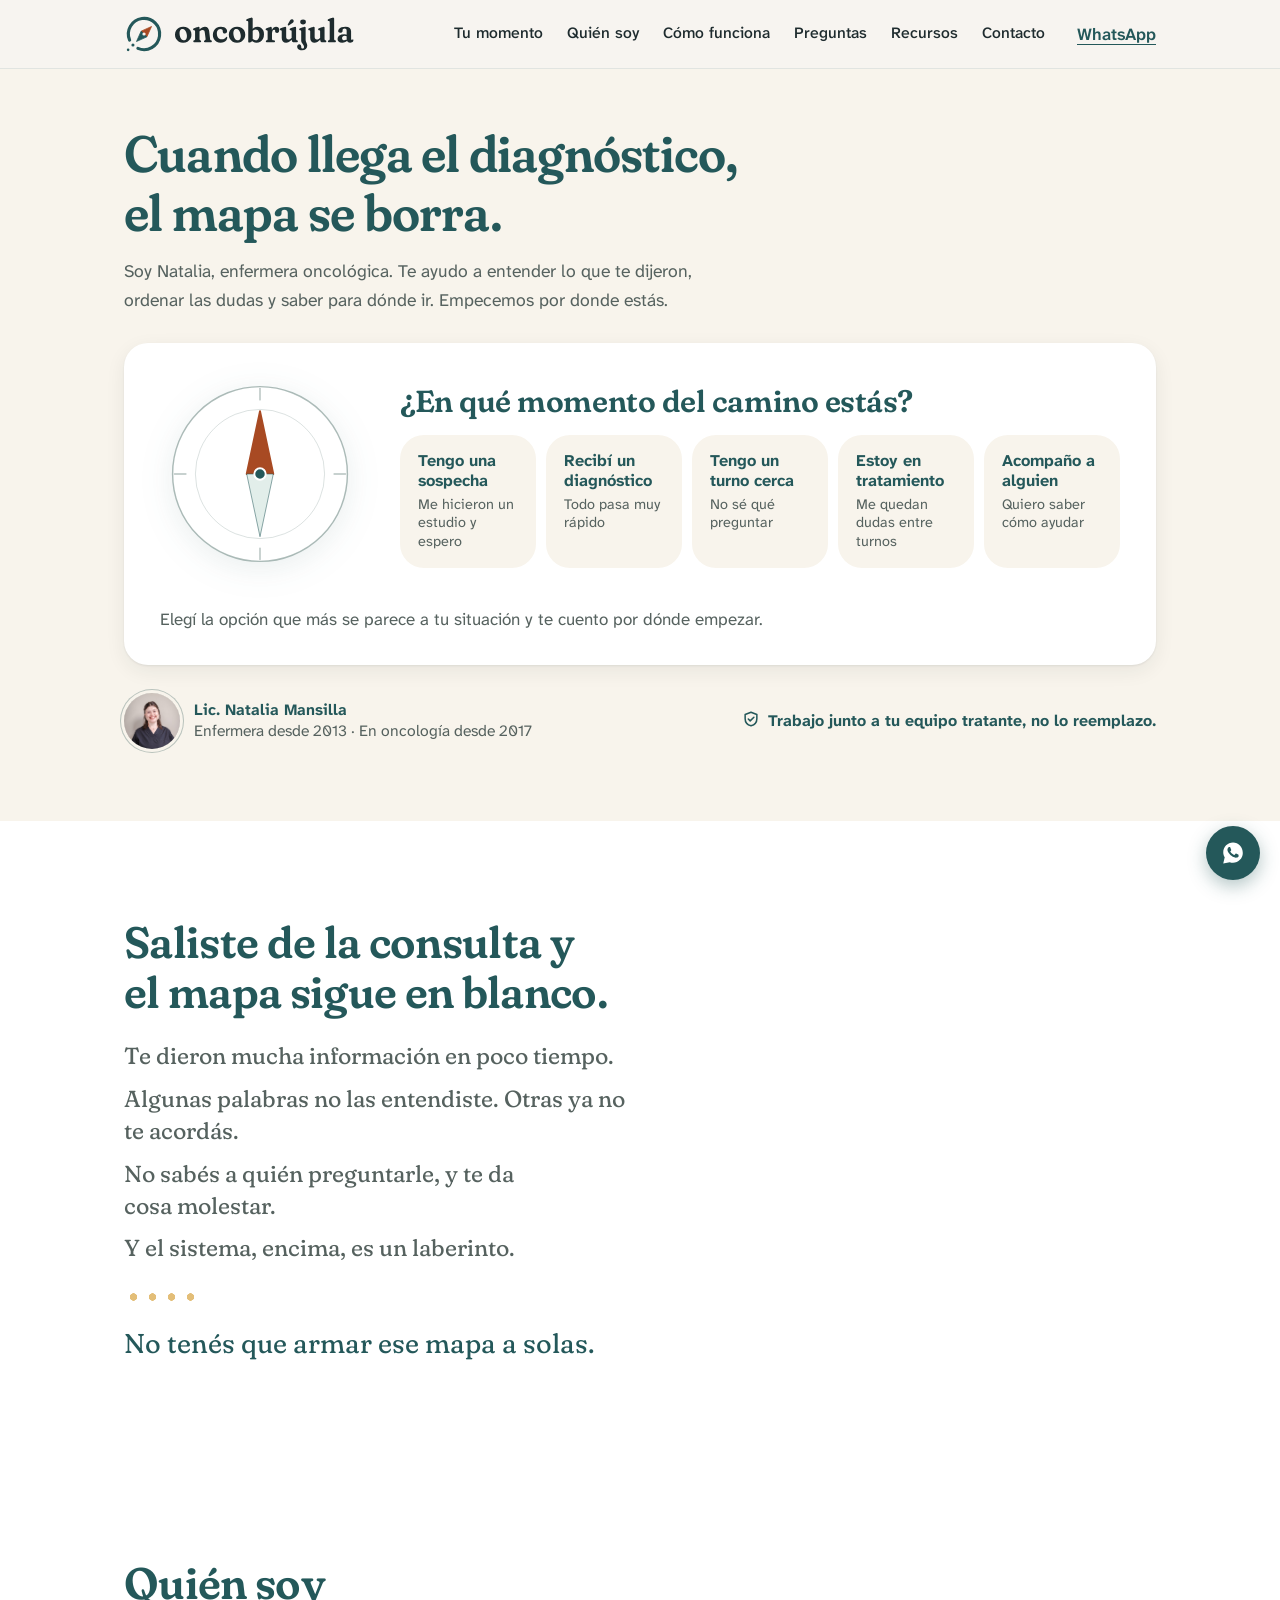
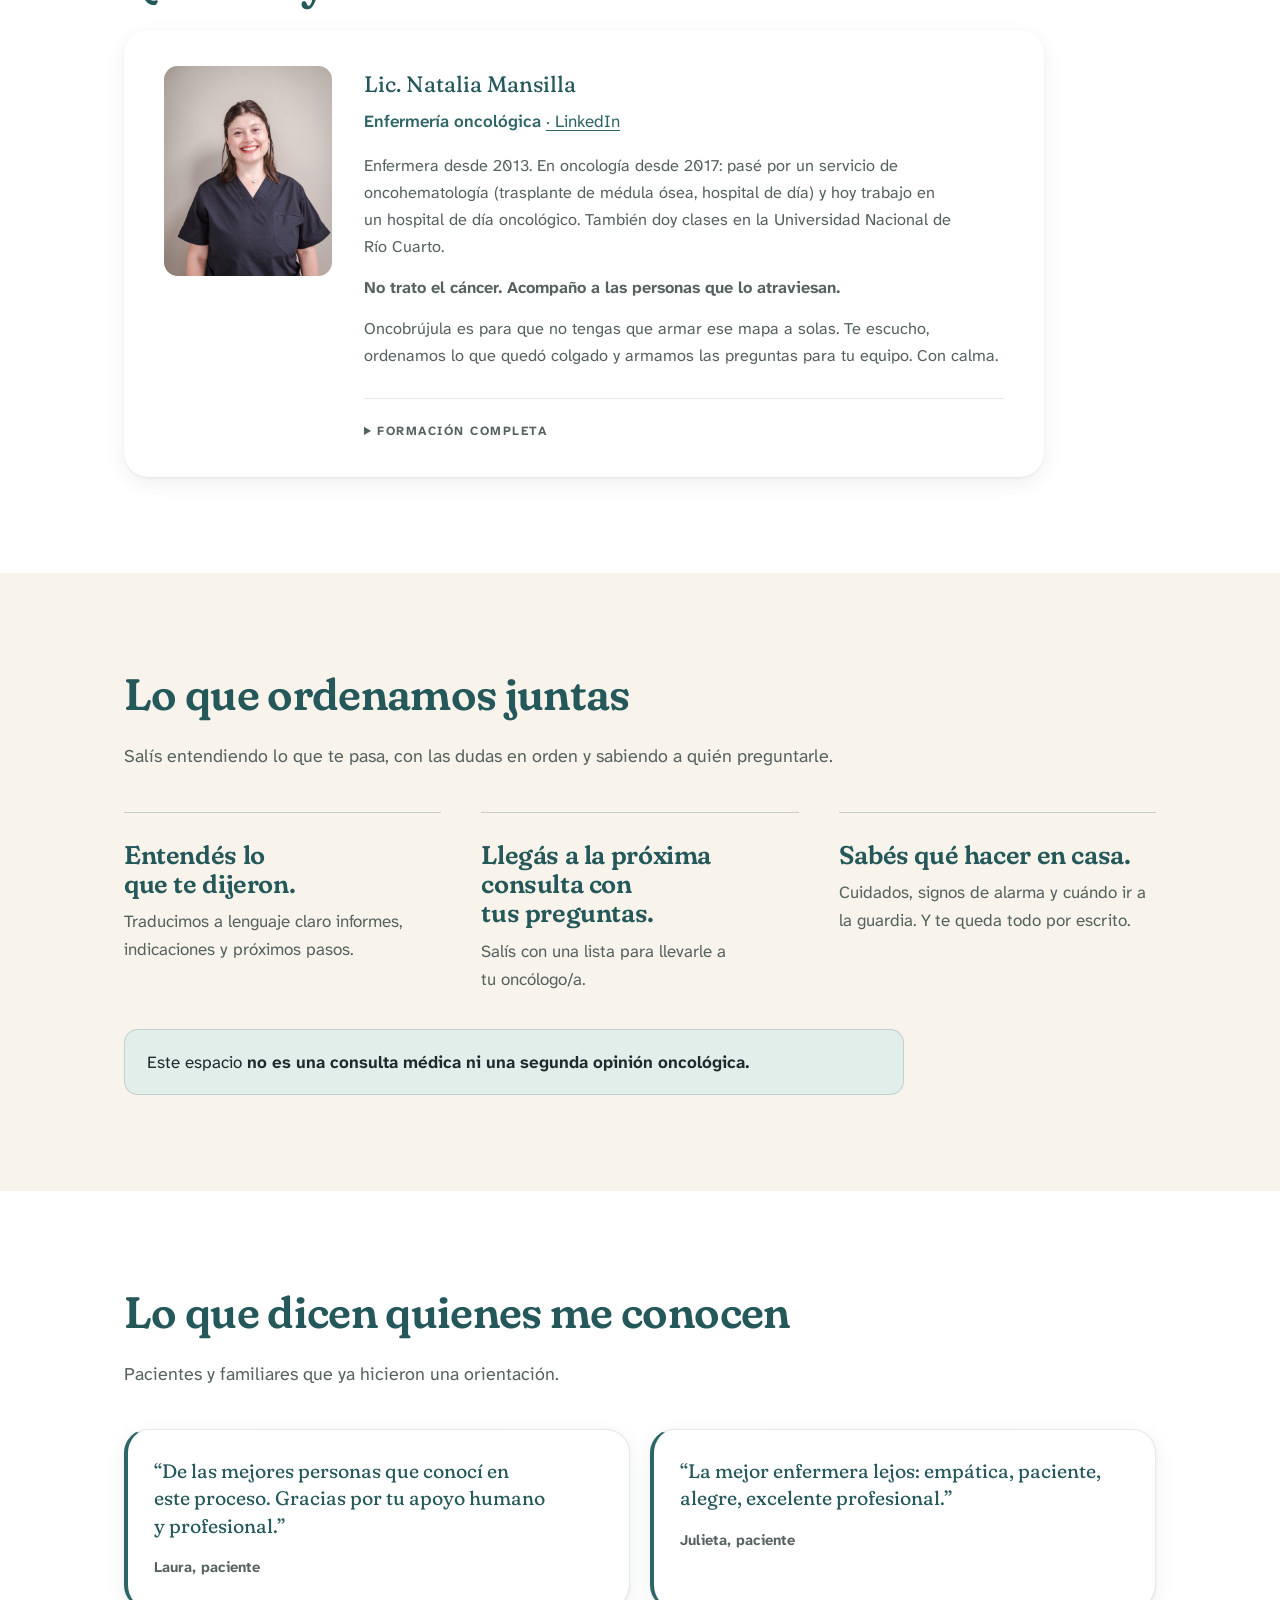
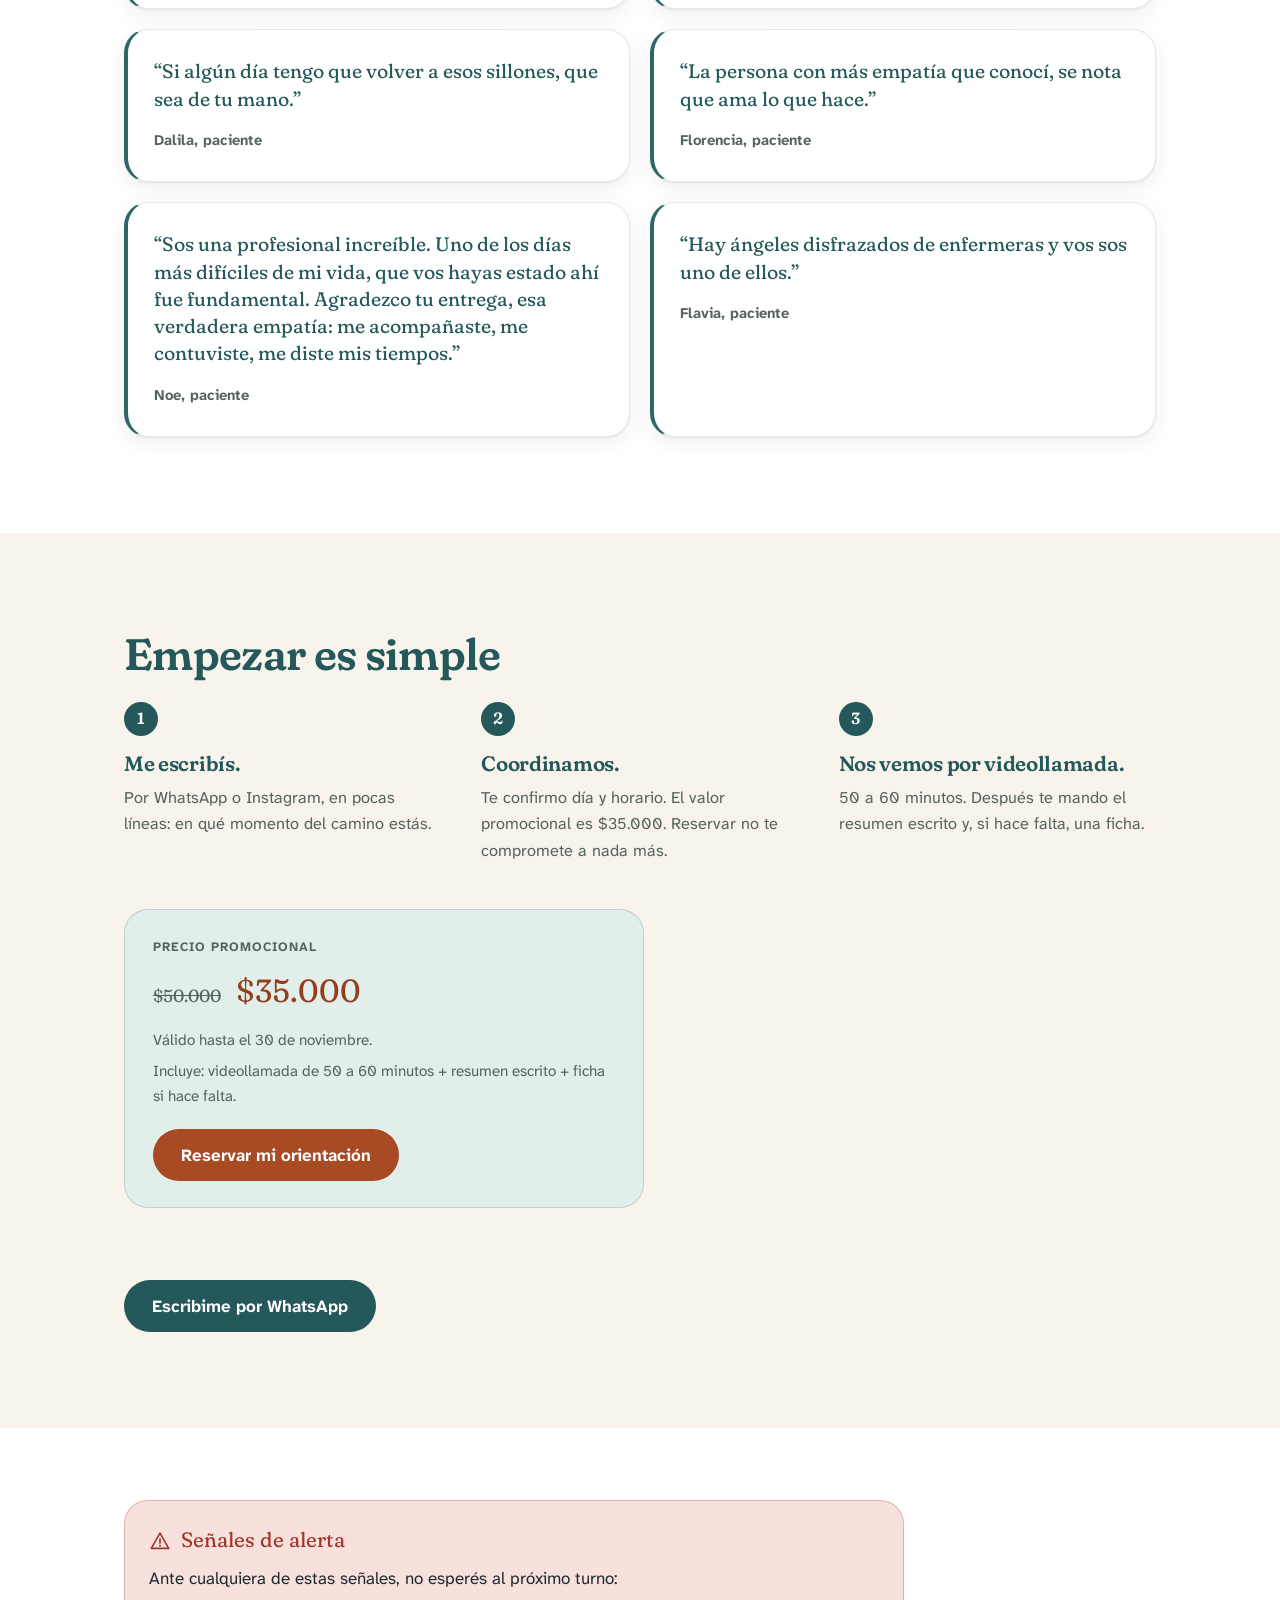
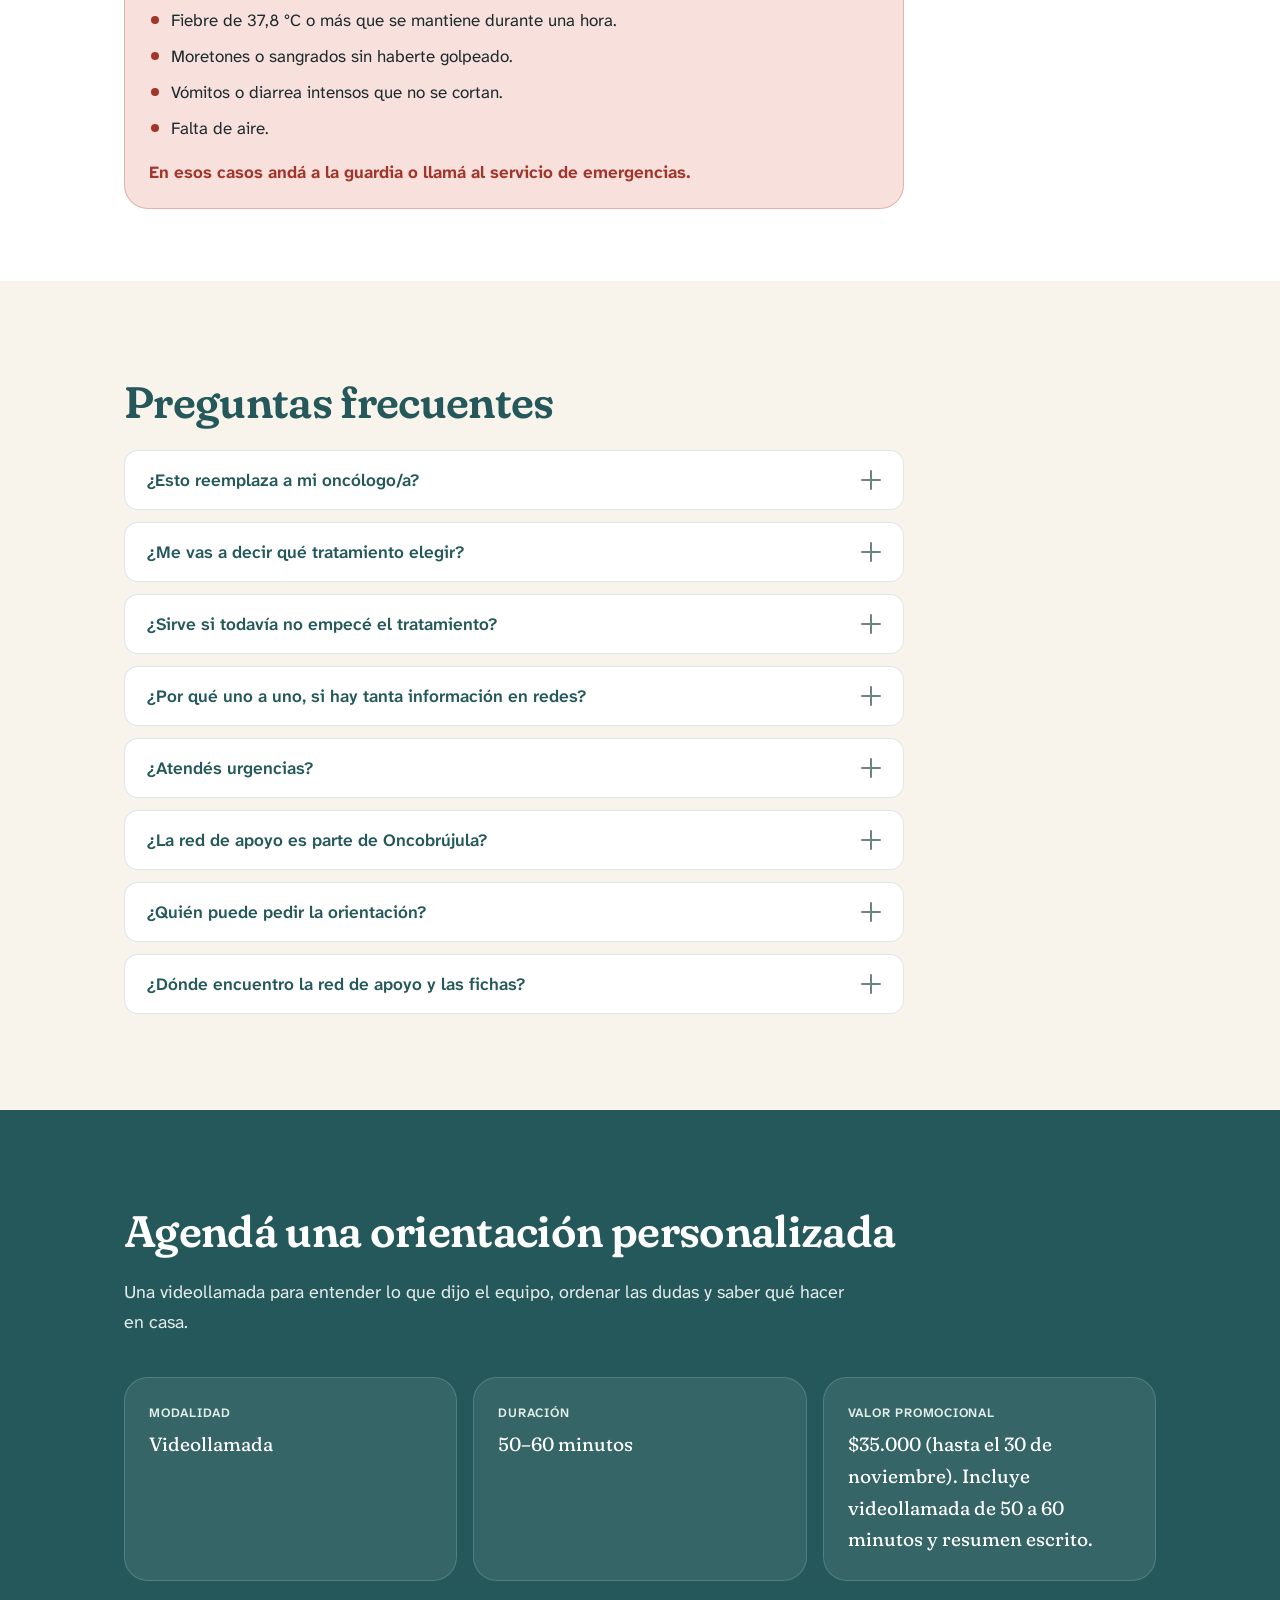
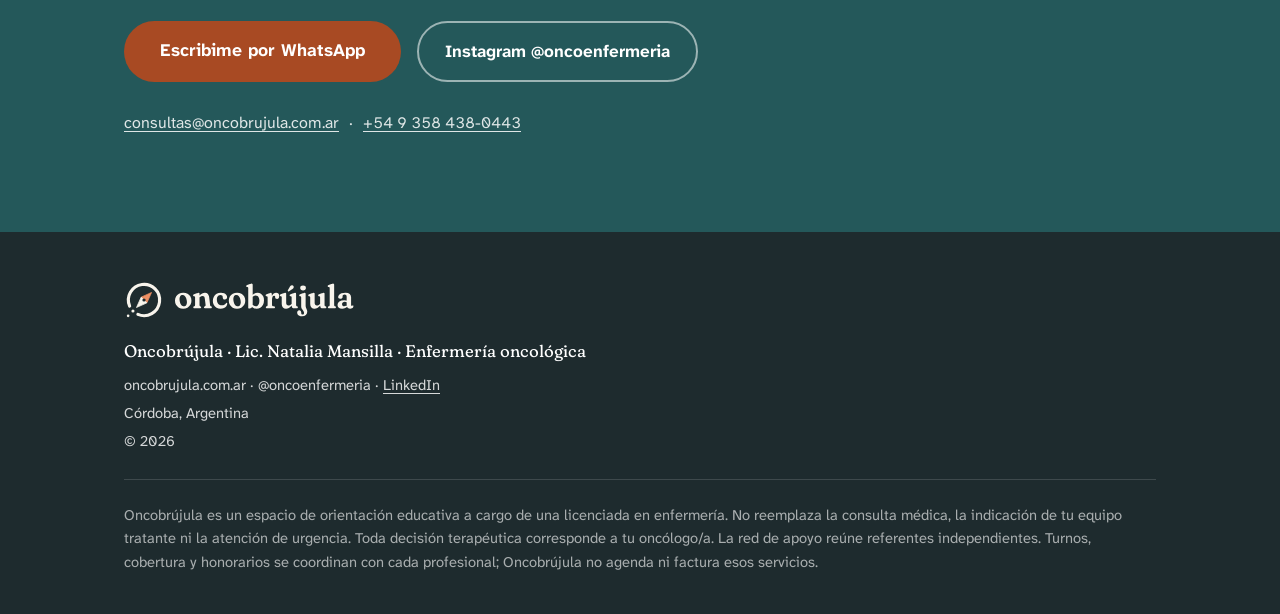
==== commit 8faee460: "Reemplaza "lanzamiento" por "promocional" en el precio Co-Authored-By: Claude Sonnet 5 <noreply@anth" ====
--- a/index.html
+++ b/index.html
@@ -215,11 +215,11 @@
     <h2 class="section__title">Empezar es simple</h2>
     <ol class="steps steps--three">
       <li><span class="steps__num">1</span><div><h3>Me escribís.</h3><p>Por WhatsApp o Instagram, en pocas líneas: en qué momento del camino estás.</p></div></li>
-      <li><span class="steps__num">2</span><div><h3>Coordinamos.</h3><p>Te confirmo día y horario. El valor de lanzamiento es $35.000. Reservar no te compromete a nada más.</p></div></li>
+      <li><span class="steps__num">2</span><div><h3>Coordinamos.</h3><p>Te confirmo día y horario. El valor promocional es $35.000. Reservar no te compromete a nada más.</p></div></li>
       <li><span class="steps__num">3</span><div><h3>Nos vemos por videollamada.</h3><p>50 a 60 minutos. Después te mando el resumen escrito y, si hace falta, una ficha.</p></div></li>
     </ol>
     <div class="price">
-      <p class="price__label">Precio de lanzamiento</p>
+      <p class="price__label">Precio promocional</p>
       <p class="price__amount"><span class="price__old">$50.000</span> $35.000</p>
       <p class="price__valid">Válido hasta el 30 de noviembre.</p>
       <p class="price__includes">Incluye: videollamada de 50 a 60 minutos + resumen escrito + ficha si hace falta.</p>
@@ -265,7 +265,7 @@
     <div class="info-cards info-cards--dark">
       <div class="info-card info-card--dark"><span class="info-card__label">Modalidad</span><span class="info-card__value">Videollamada</span></div>
       <div class="info-card info-card--dark"><span class="info-card__label">Duración</span><span class="info-card__value">50–60 minutos</span></div>
-      <div class="info-card info-card--dark"><span class="info-card__label">Valor de lanzamiento</span><span class="info-card__value">$35.000 (hasta el 30 de noviembre). Incluye videollamada de 50 a 60 minutos y resumen escrito.</span></div>
+      <div class="info-card info-card--dark"><span class="info-card__label">Valor promocional</span><span class="info-card__value">$35.000 (hasta el 30 de noviembre). Incluye videollamada de 50 a 60 minutos y resumen escrito.</span></div>
     </div>
     <div class="contact-actions">
       <a data-goatcounter-click="whatsapp-agenda" href="https://wa.me/5493584380443?text=Hola%20Natalia%2C%20quiero%20reservar%20una%20orientaci%C3%B3n%20de%20Oncobr%C3%BAjula.%20Estoy%20en%20este%20momento%3A%20" class="btn btn--primary btn--large" target="_blank" rel="noopener">Escribime por WhatsApp</a>
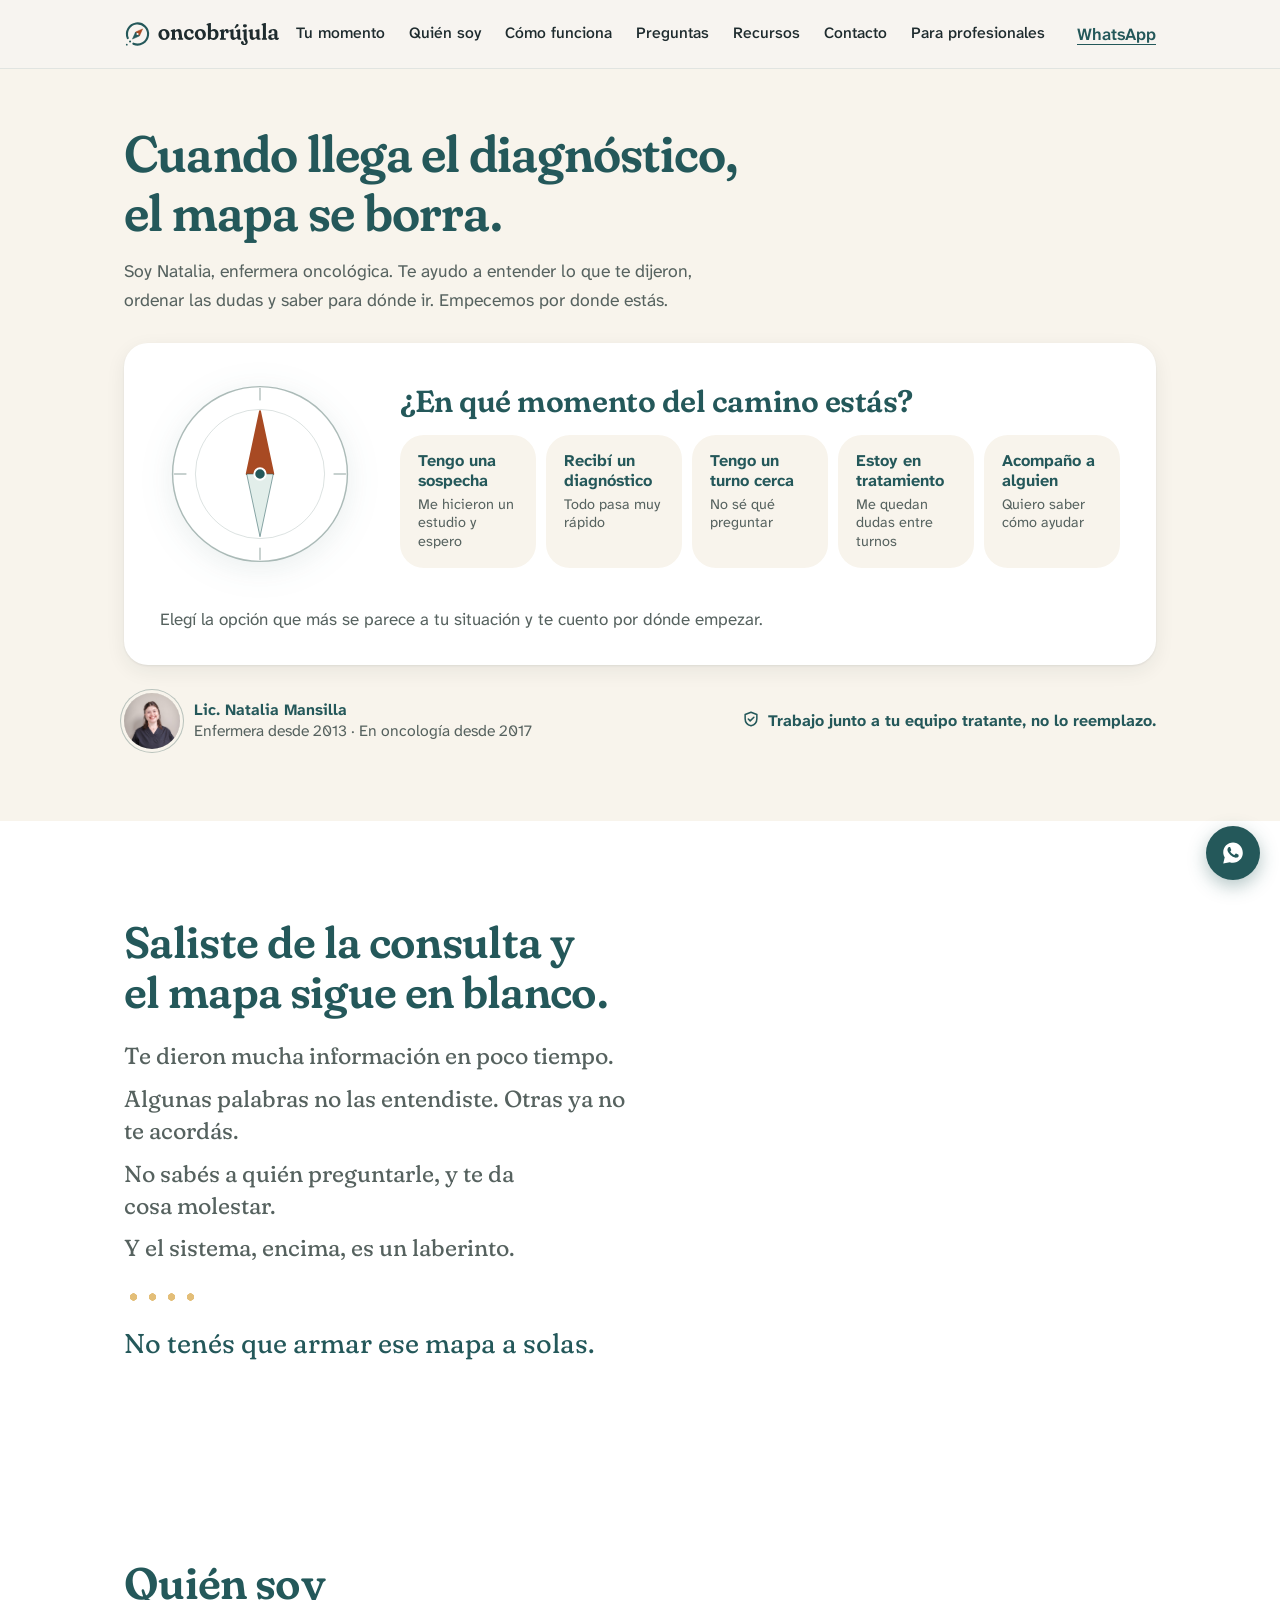
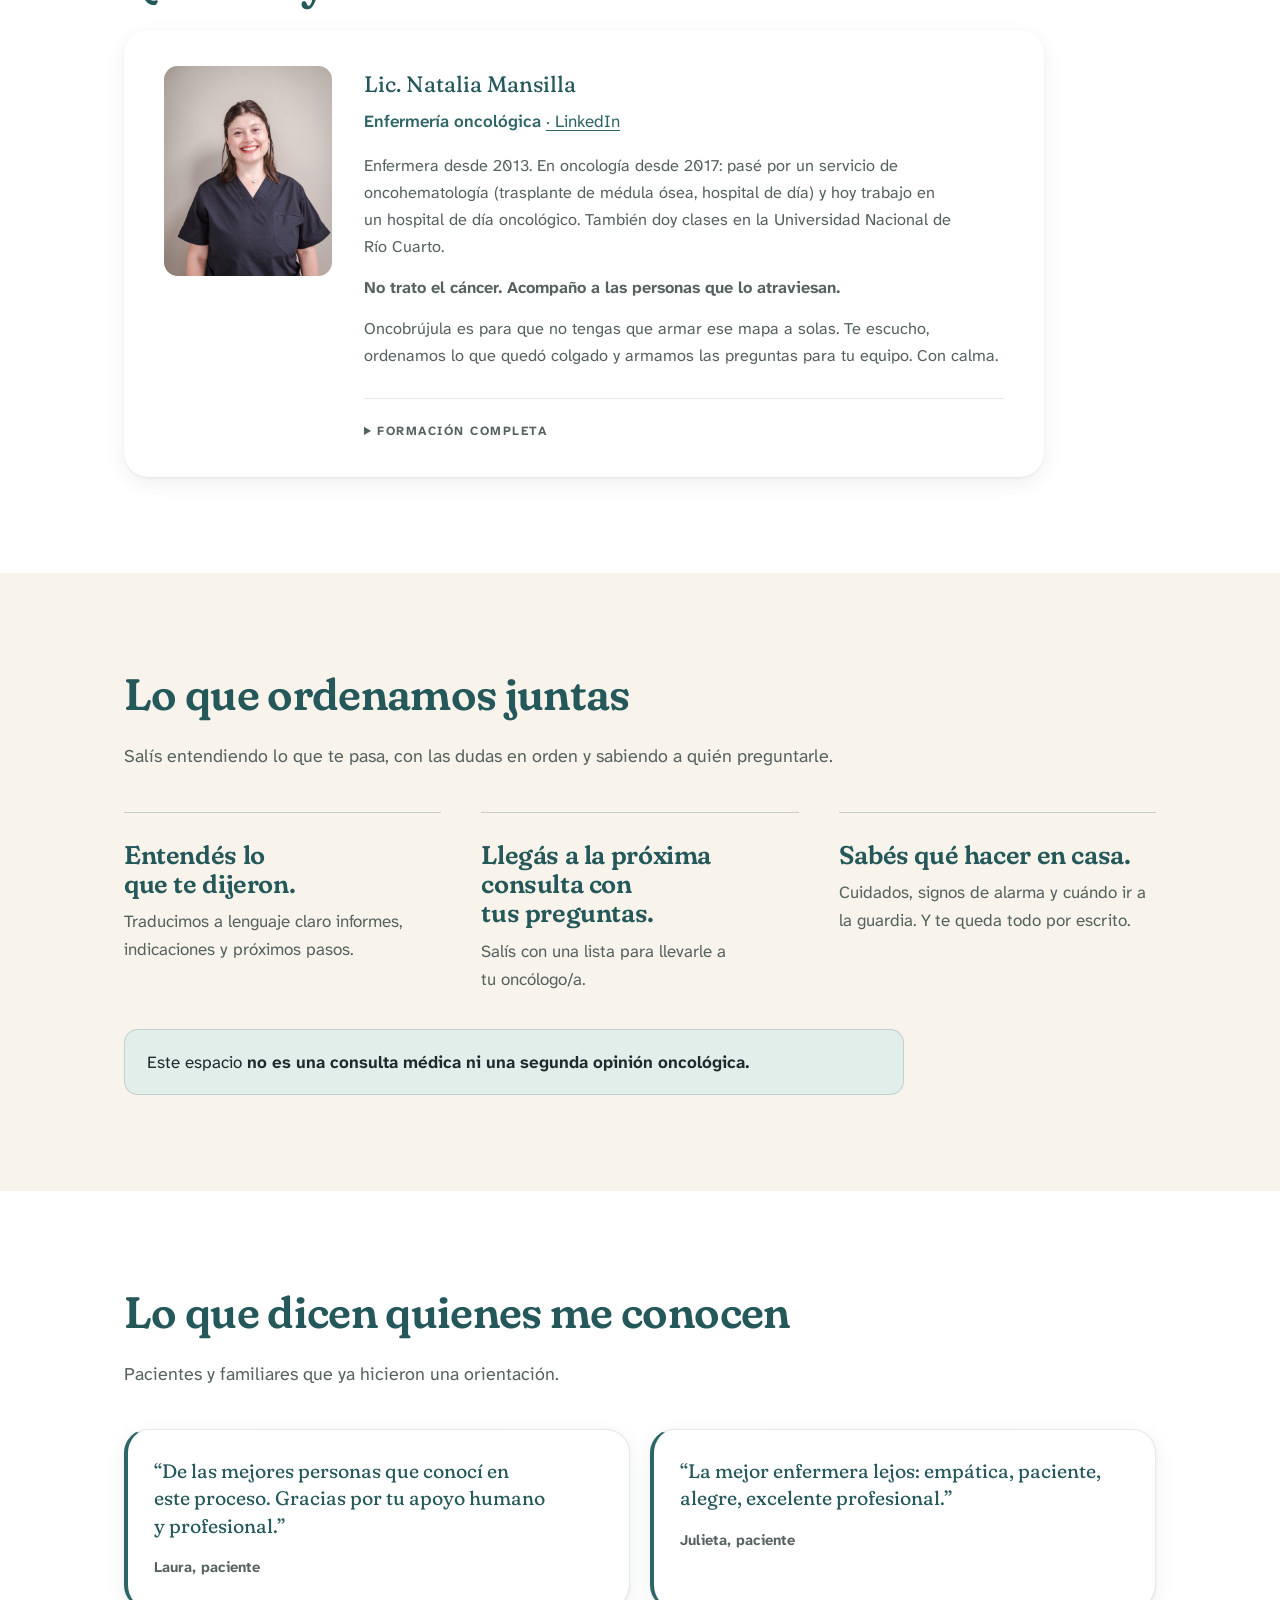
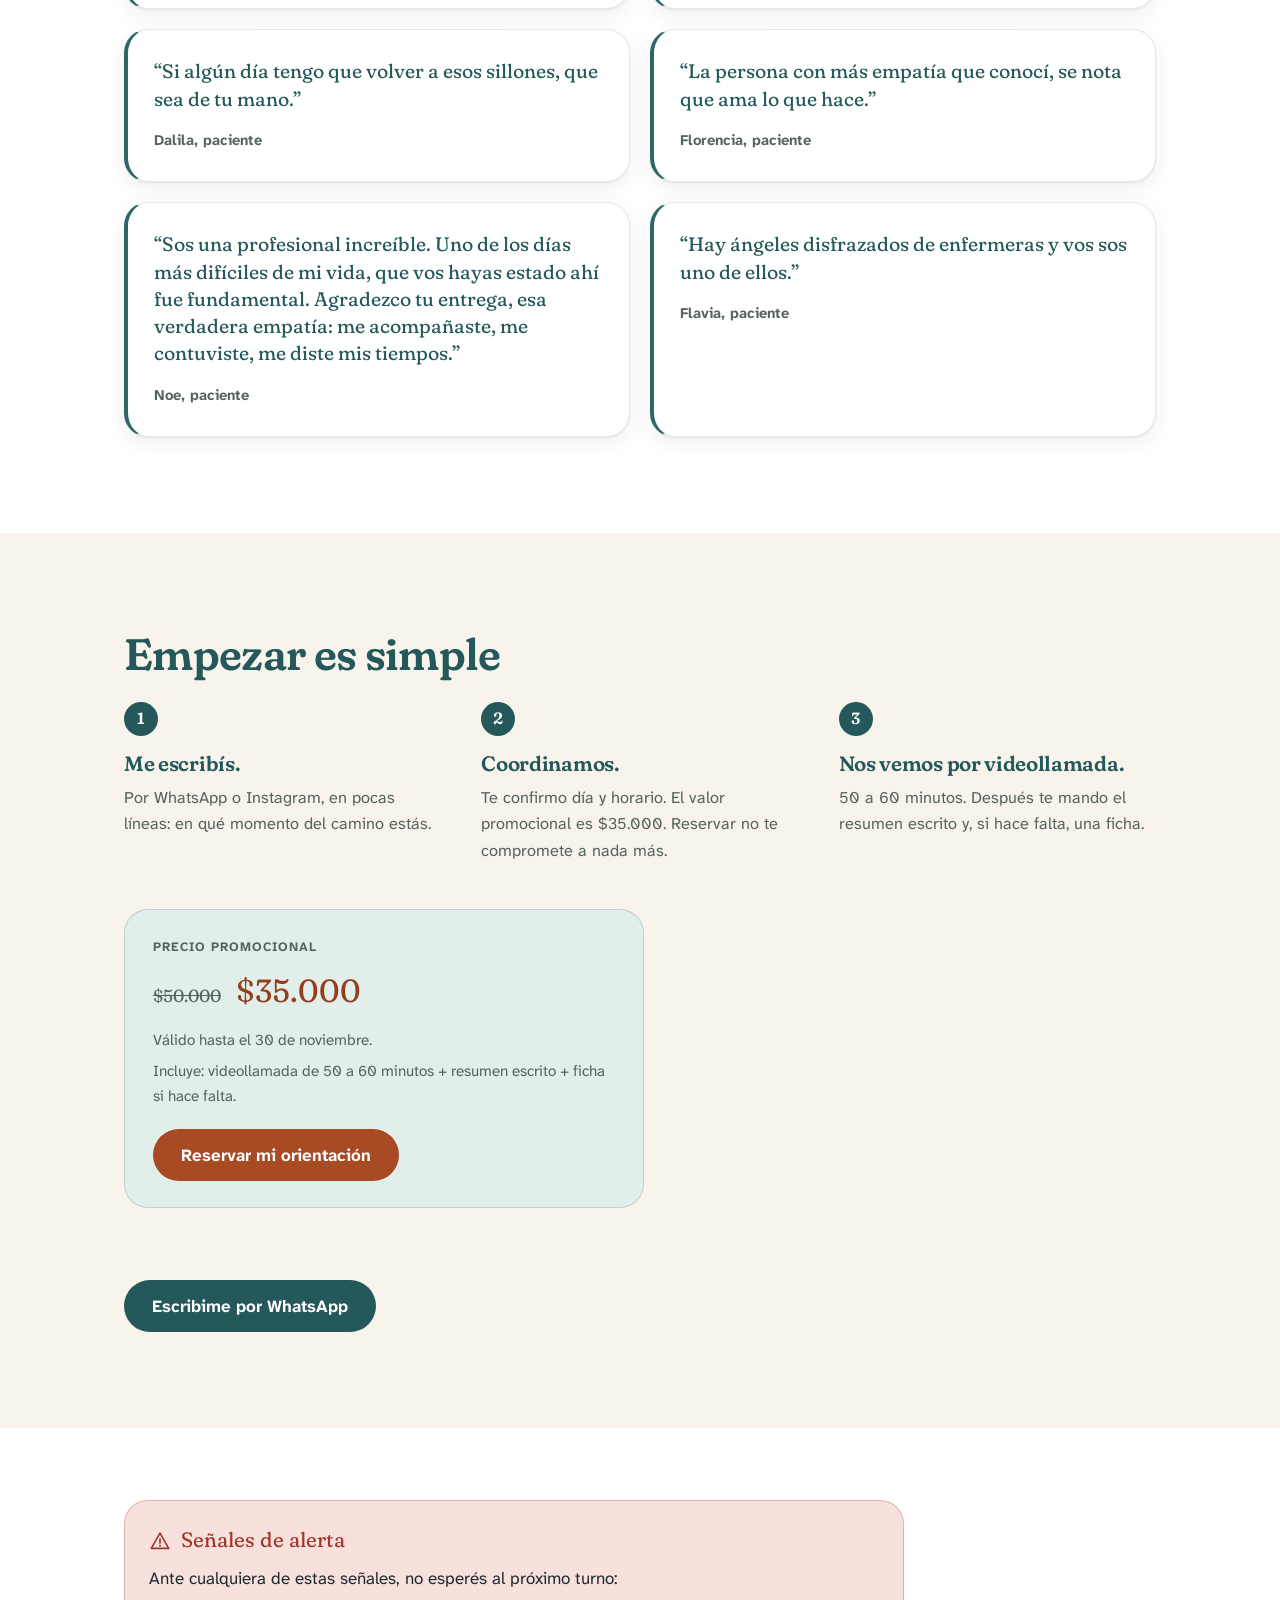
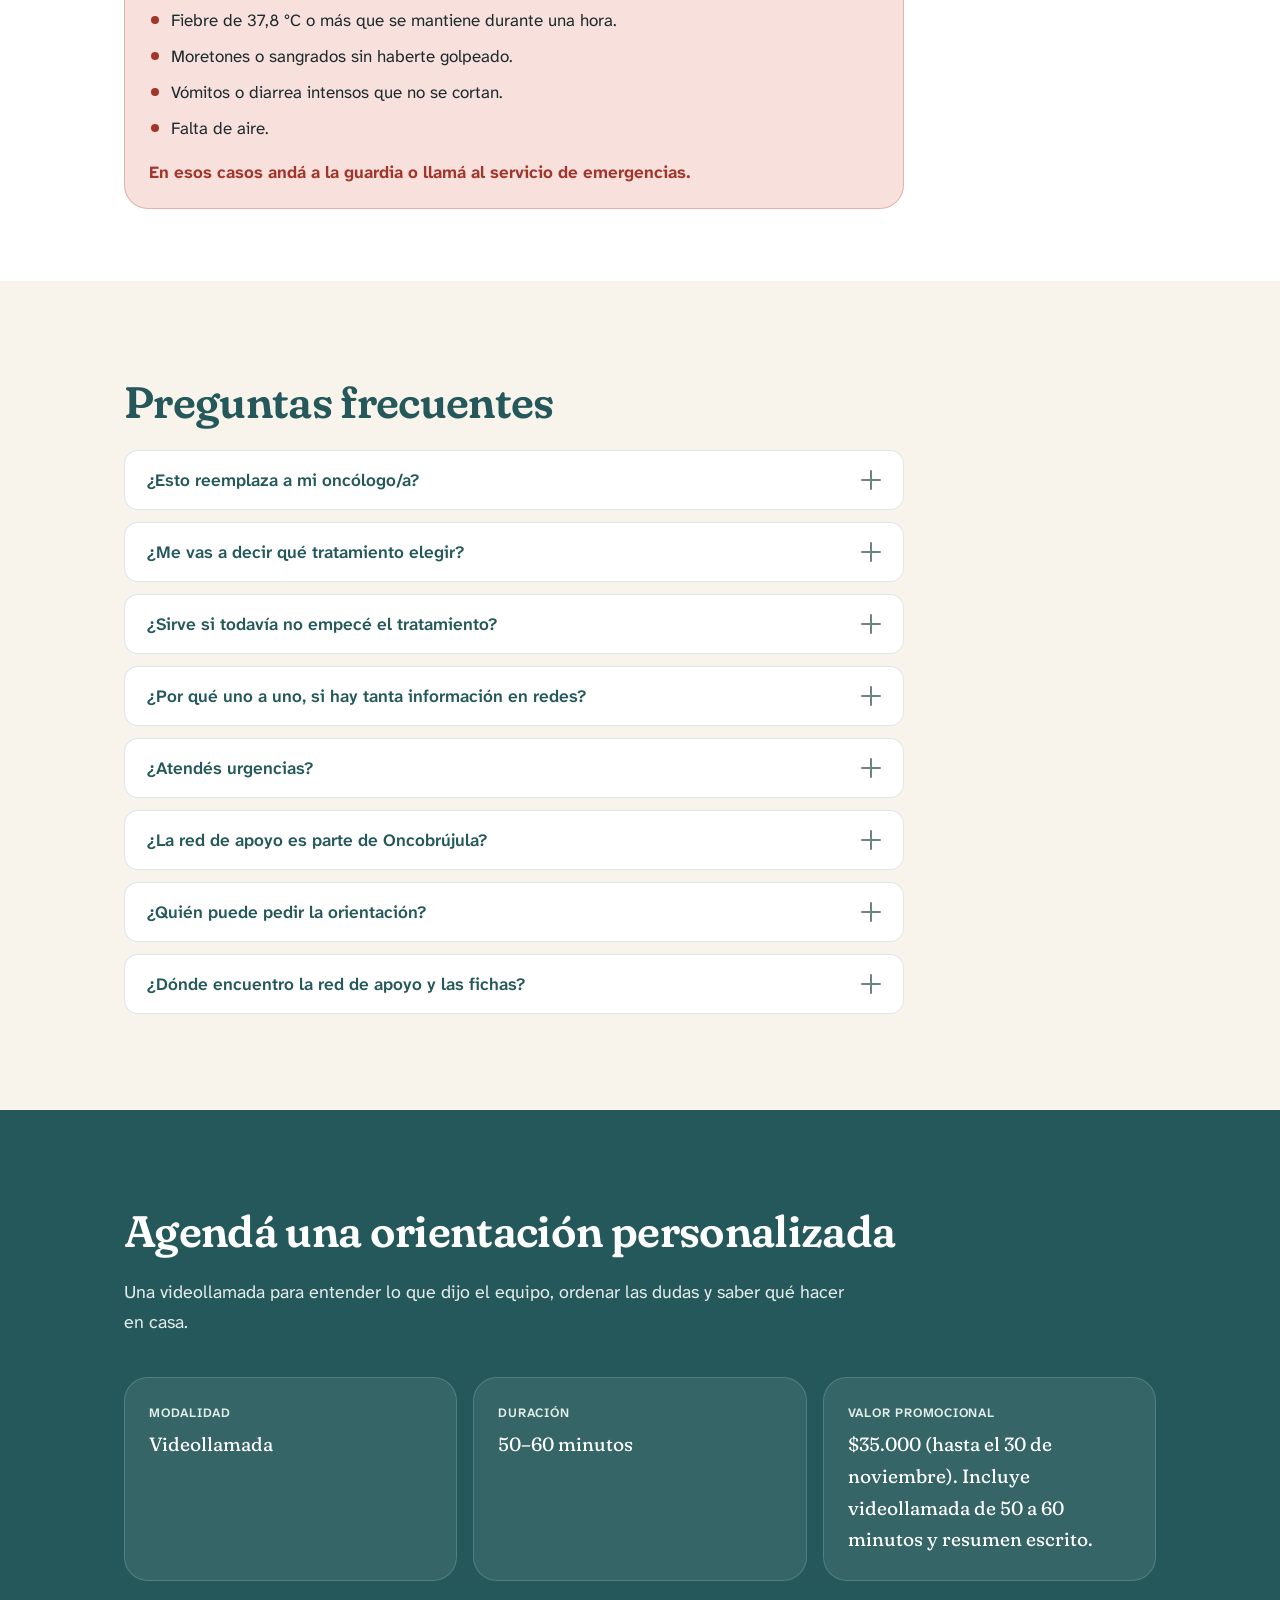
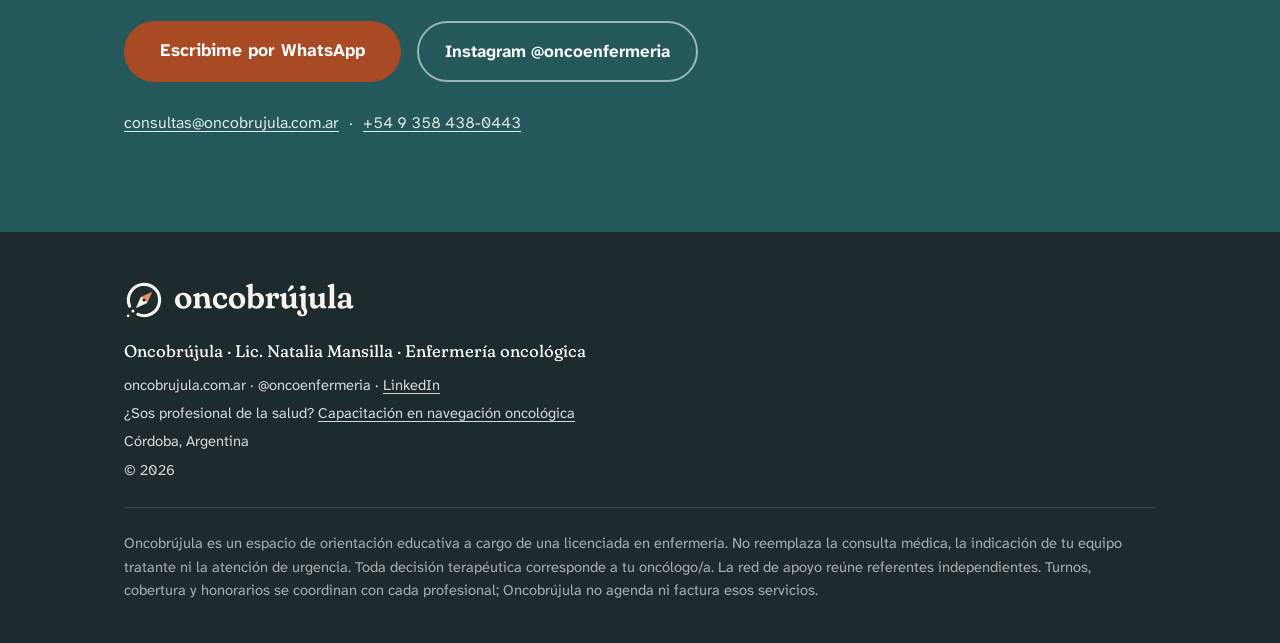
==== commit eb944d12: "Agregar página de capacitación en navegación oncológica para profesionales Nueva página formacion.ht" ====
--- a/index.html
+++ b/index.html
@@ -45,6 +45,7 @@
         <li><a href="#faq">Preguntas</a></li>
         <li><a href="recursos.html">Recursos</a></li>
         <li><a href="#orientacion">Contacto</a></li>
+        <li><a href="formacion.html">Para profesionales</a></li>
       </ul>
       <a data-goatcounter-click="whatsapp-menu" class="nav__cta nav__cta--text" href="https://wa.me/5493584380443?text=Hola%20Natalia%2C%20quiero%20reservar%20una%20orientaci%C3%B3n%20de%20Oncobr%C3%BAjula.%20Estoy%20en%20este%20momento%3A%20" target="_blank" rel="noopener">WhatsApp</a>
     </div>
@@ -279,6 +280,7 @@
   <img class="footer__logo" src="img/oncobrujula-logo-horizontal-negativo.svg" alt="Oncobrújula" width="231" height="40">
   <p class="footer__brand">Oncobrújula · Lic. Natalia Mansilla · Enfermería oncológica</p>
   <p class="footer__meta">oncobrujula.com.ar · @oncoenfermeria · <a href="https://www.linkedin.com/company/oncobrujula/" target="_blank" rel="noopener">LinkedIn</a></p>
+  <p class="footer__meta">¿Sos profesional de la salud? <a href="formacion.html">Capacitación en navegación oncológica</a></p>
   <p class="footer__meta">Córdoba, Argentina</p>
   <p class="footer__meta">© 2026</p>
   <p class="footer__disclaimer">Oncobrújula es un espacio de orientación educativa a cargo de una licenciada en enfermería. No reemplaza la consulta médica, la indicación de tu equipo tratante ni la atención de urgencia. Toda decisión terapéutica corresponde a tu oncólogo/a. La red de apoyo reúne referentes independientes. Turnos, cobertura y honorarios se coordinan con cada profesional; Oncobrújula no agenda ni factura esos servicios.</p>
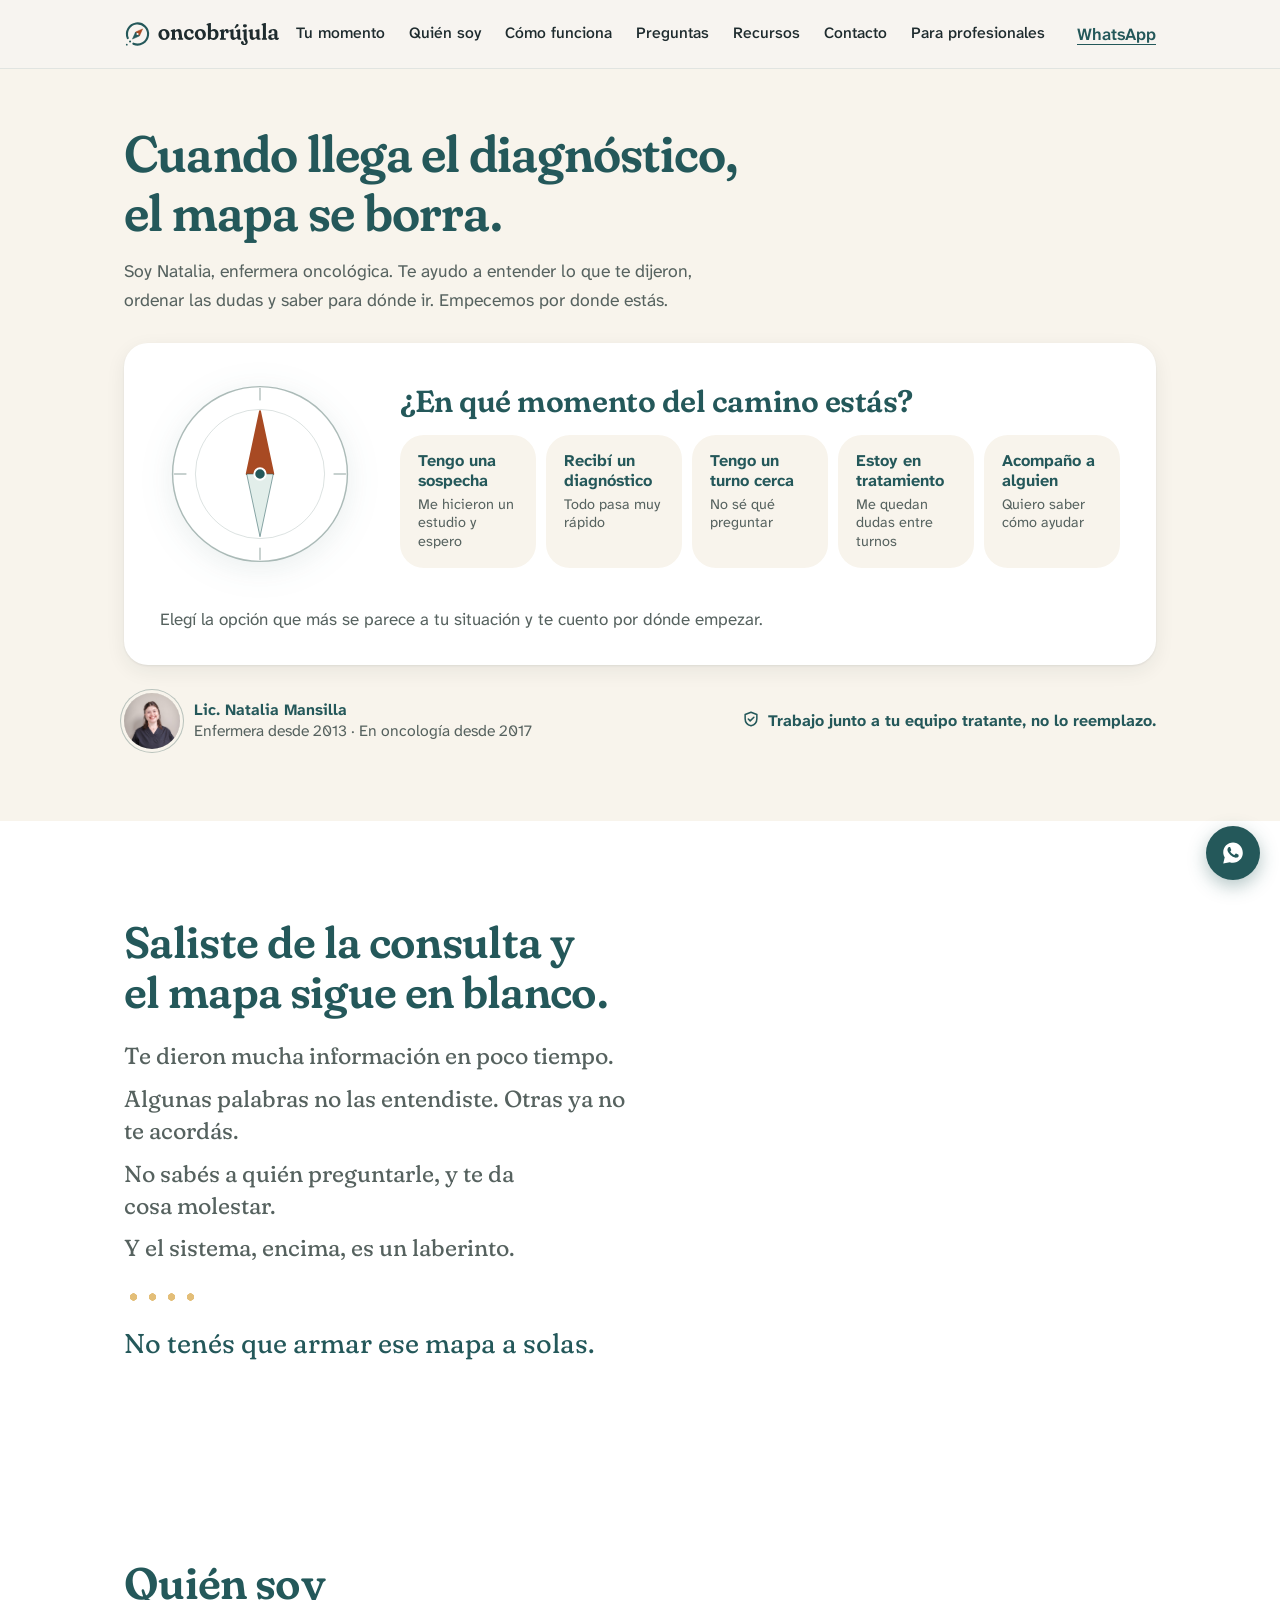
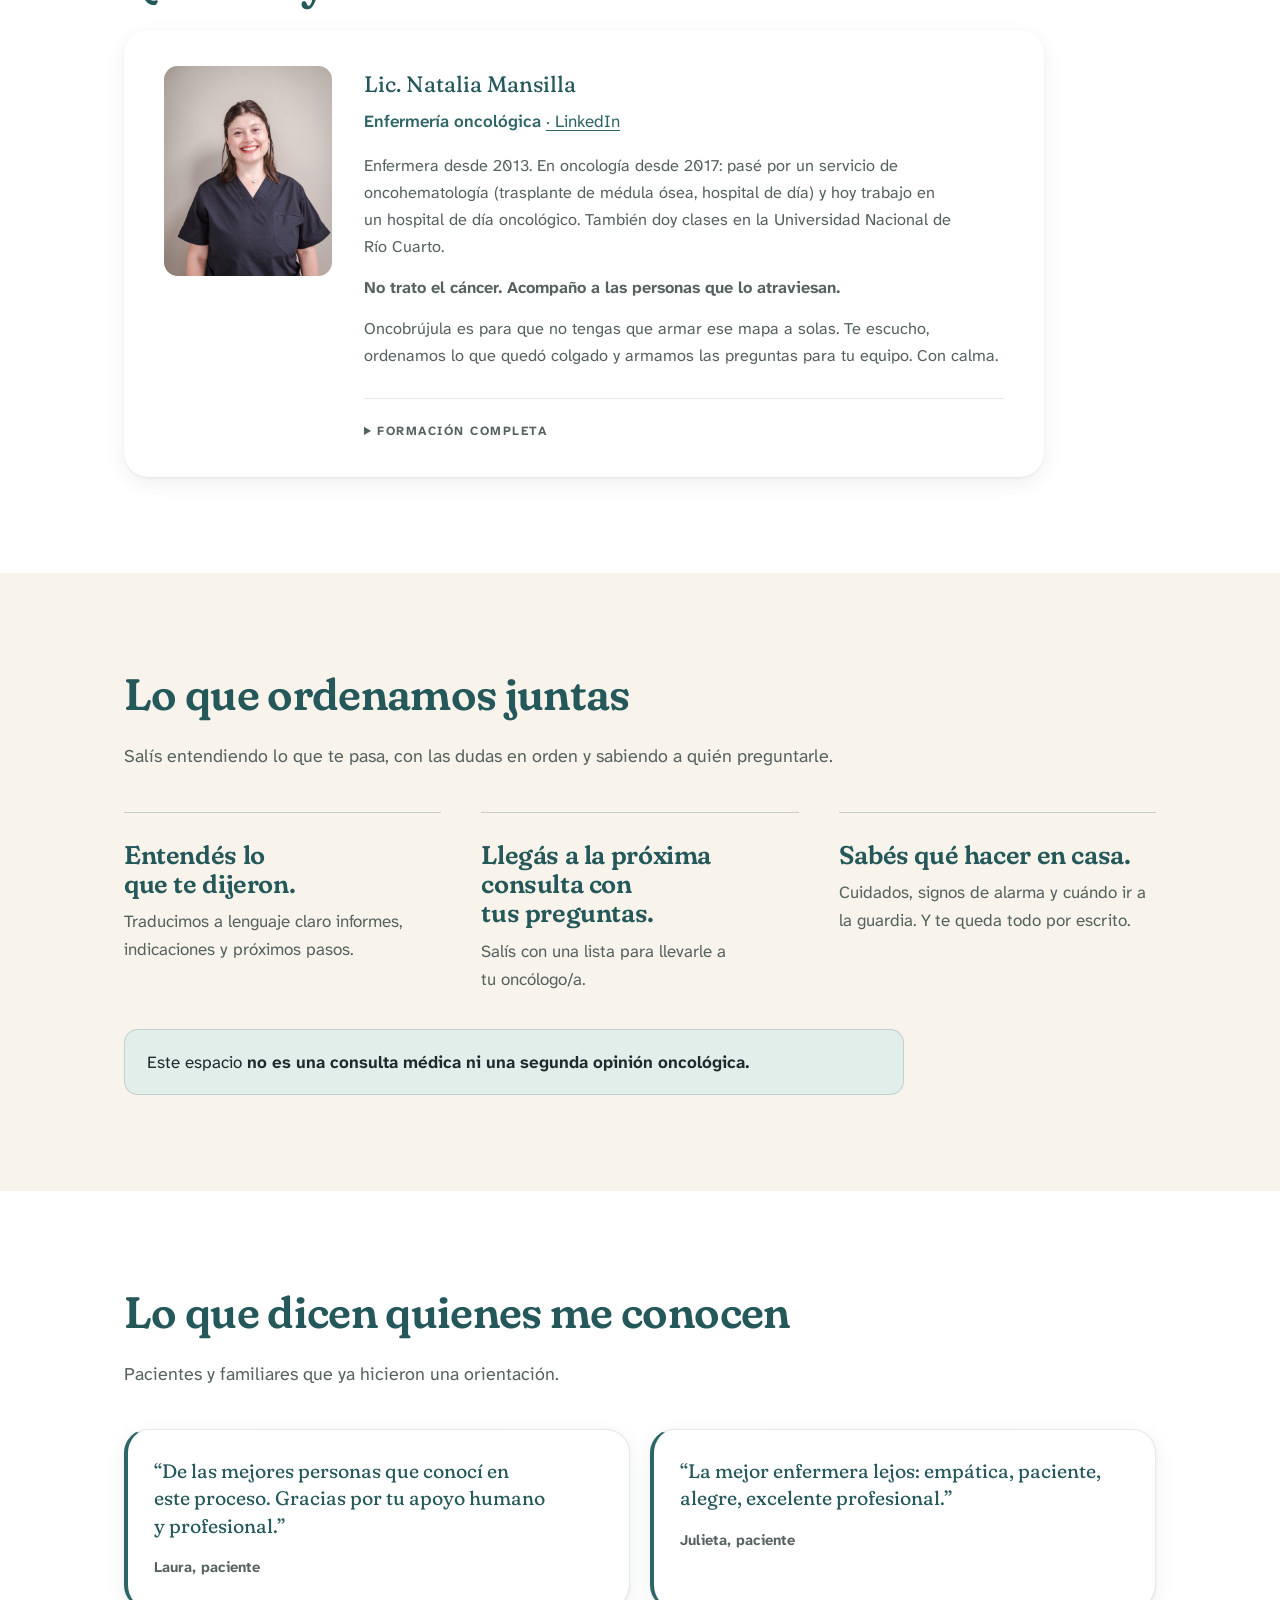
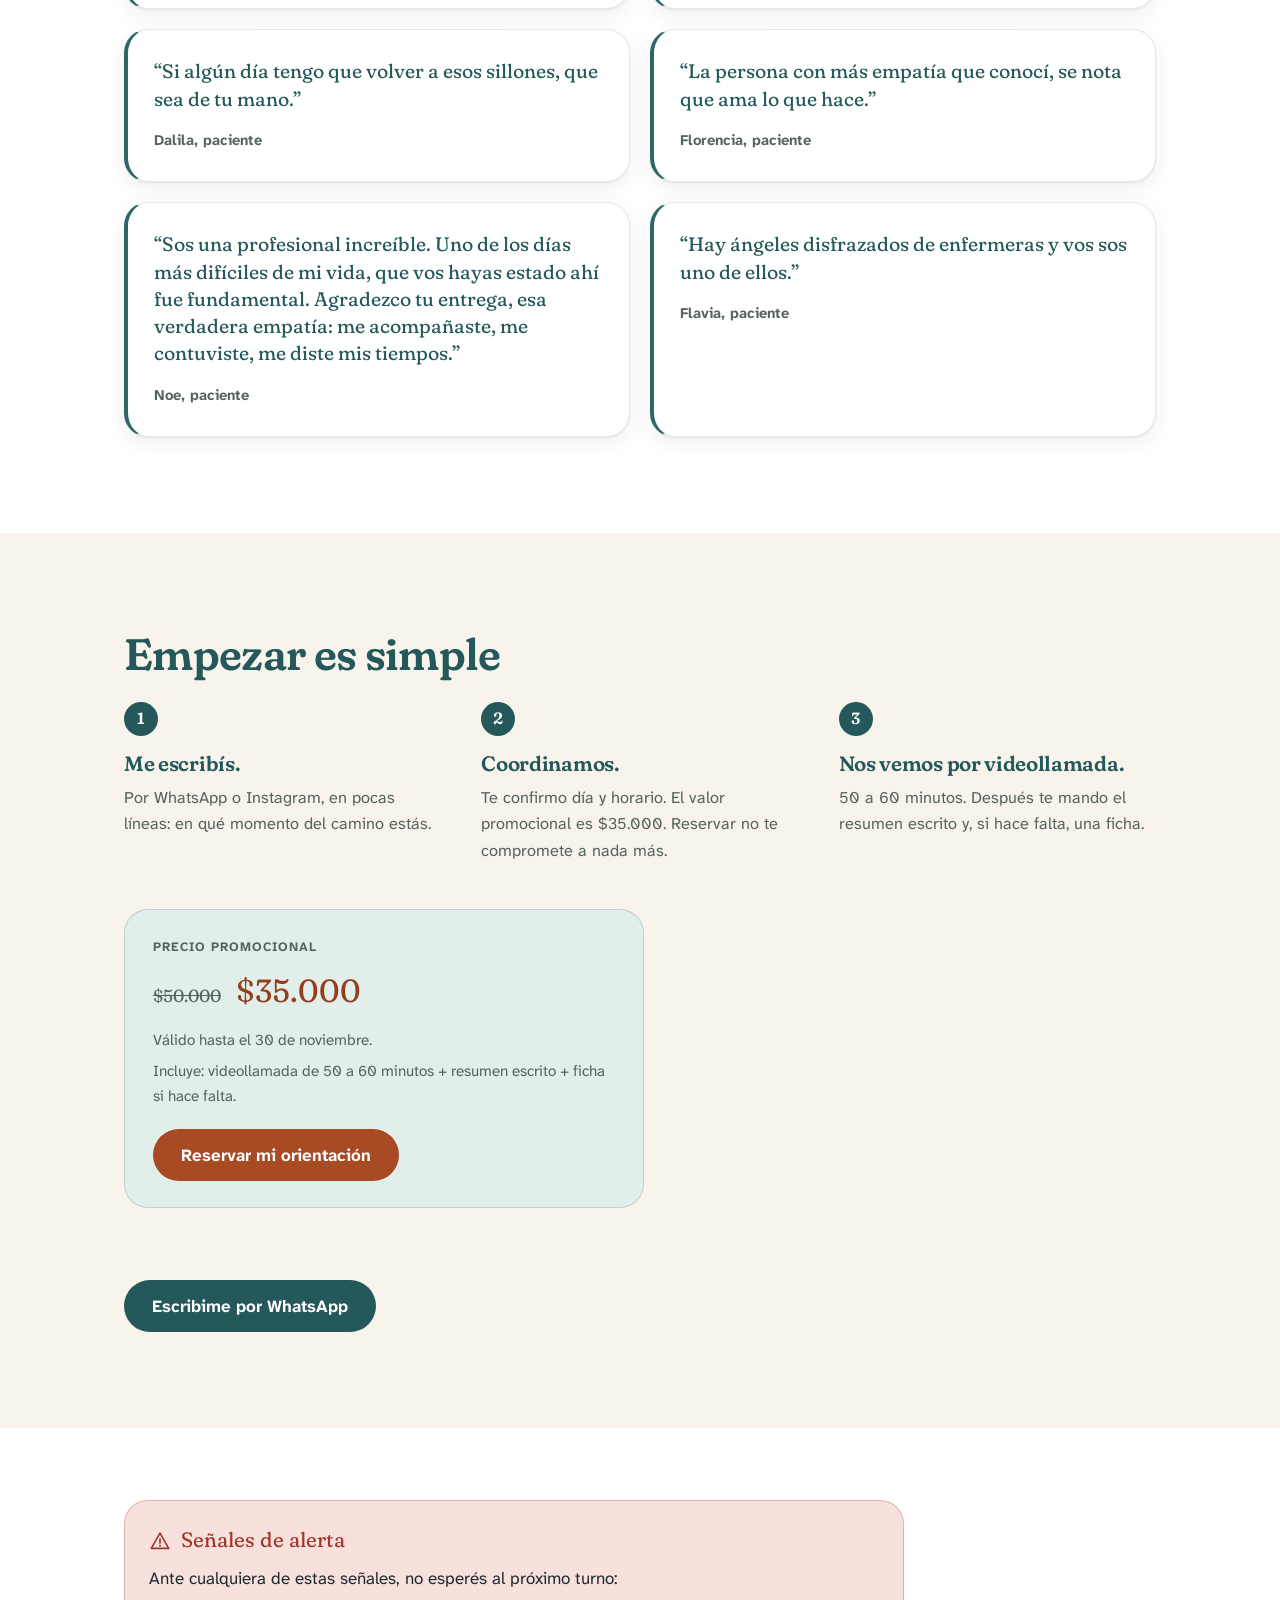
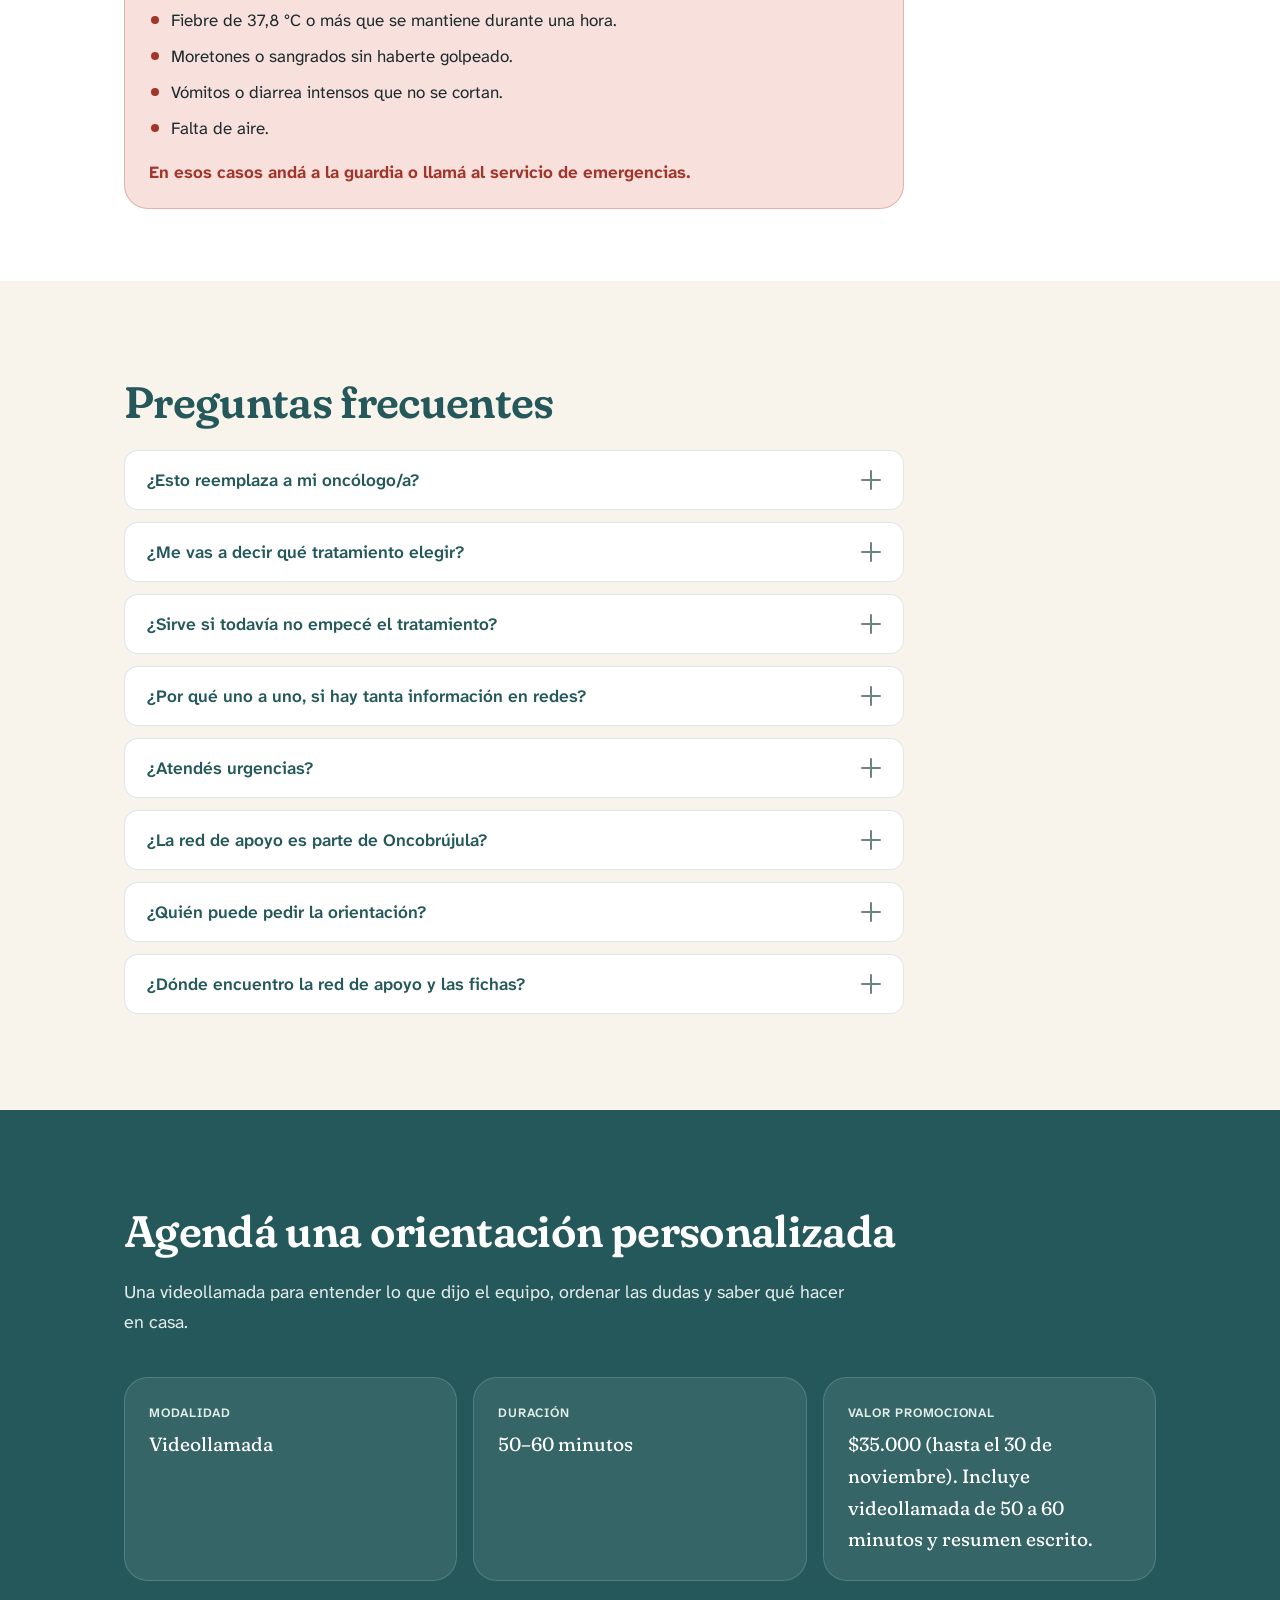
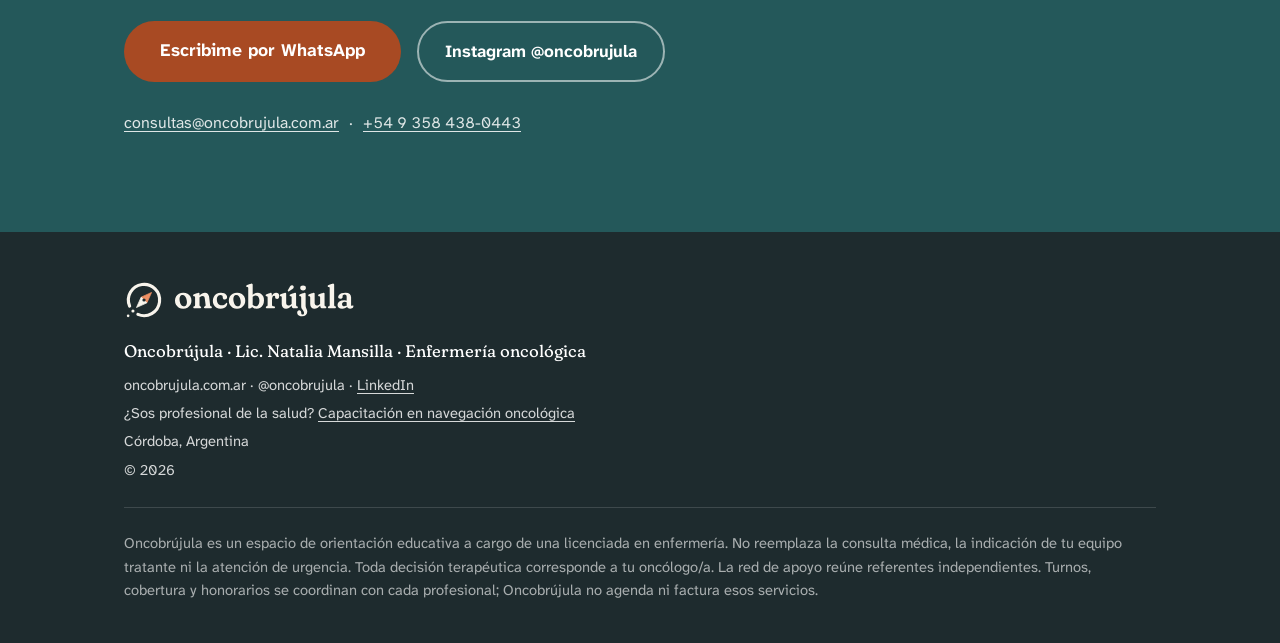
==== commit 0bd8cbee: "Actualizar usuario de Instagram a @oncobrujula Co-Authored-By: Claude Opus 5.5 <noreply@anthropic.co" ====
--- a/index.html
+++ b/index.html
@@ -270,7 +270,7 @@
     </div>
     <div class="contact-actions">
       <a data-goatcounter-click="whatsapp-agenda" href="https://wa.me/5493584380443?text=Hola%20Natalia%2C%20quiero%20reservar%20una%20orientaci%C3%B3n%20de%20Oncobr%C3%BAjula.%20Estoy%20en%20este%20momento%3A%20" class="btn btn--primary btn--large" target="_blank" rel="noopener">Escribime por WhatsApp</a>
-      <a data-goatcounter-click="instagram" href="https://instagram.com/oncoenfermeria" class="btn btn--outline-light" target="_blank" rel="noopener">Instagram @oncoenfermeria</a>
+      <a data-goatcounter-click="instagram" href="https://instagram.com/oncobrujula" class="btn btn--outline-light" target="_blank" rel="noopener">Instagram @oncobrujula</a>
     </div>
     <p class="contact-details"><a data-goatcounter-click="mail" href="mailto:consultas@oncobrujula.com.ar">consultas@oncobrujula.com.ar</a> <span aria-hidden="true">·</span> <a href="https://wa.me/5493584380443" target="_blank" rel="noopener">+54 9 358 438-0443</a></p>
   </div>
@@ -279,7 +279,7 @@
 <footer class="footer"><div class="container">
   <img class="footer__logo" src="img/oncobrujula-logo-horizontal-negativo.svg" alt="Oncobrújula" width="231" height="40">
   <p class="footer__brand">Oncobrújula · Lic. Natalia Mansilla · Enfermería oncológica</p>
-  <p class="footer__meta">oncobrujula.com.ar · @oncoenfermeria · <a href="https://www.linkedin.com/company/oncobrujula/" target="_blank" rel="noopener">LinkedIn</a></p>
+  <p class="footer__meta">oncobrujula.com.ar · @oncobrujula · <a href="https://www.linkedin.com/company/oncobrujula/" target="_blank" rel="noopener">LinkedIn</a></p>
   <p class="footer__meta">¿Sos profesional de la salud? <a href="formacion.html">Capacitación en navegación oncológica</a></p>
   <p class="footer__meta">Córdoba, Argentina</p>
   <p class="footer__meta">© 2026</p>
